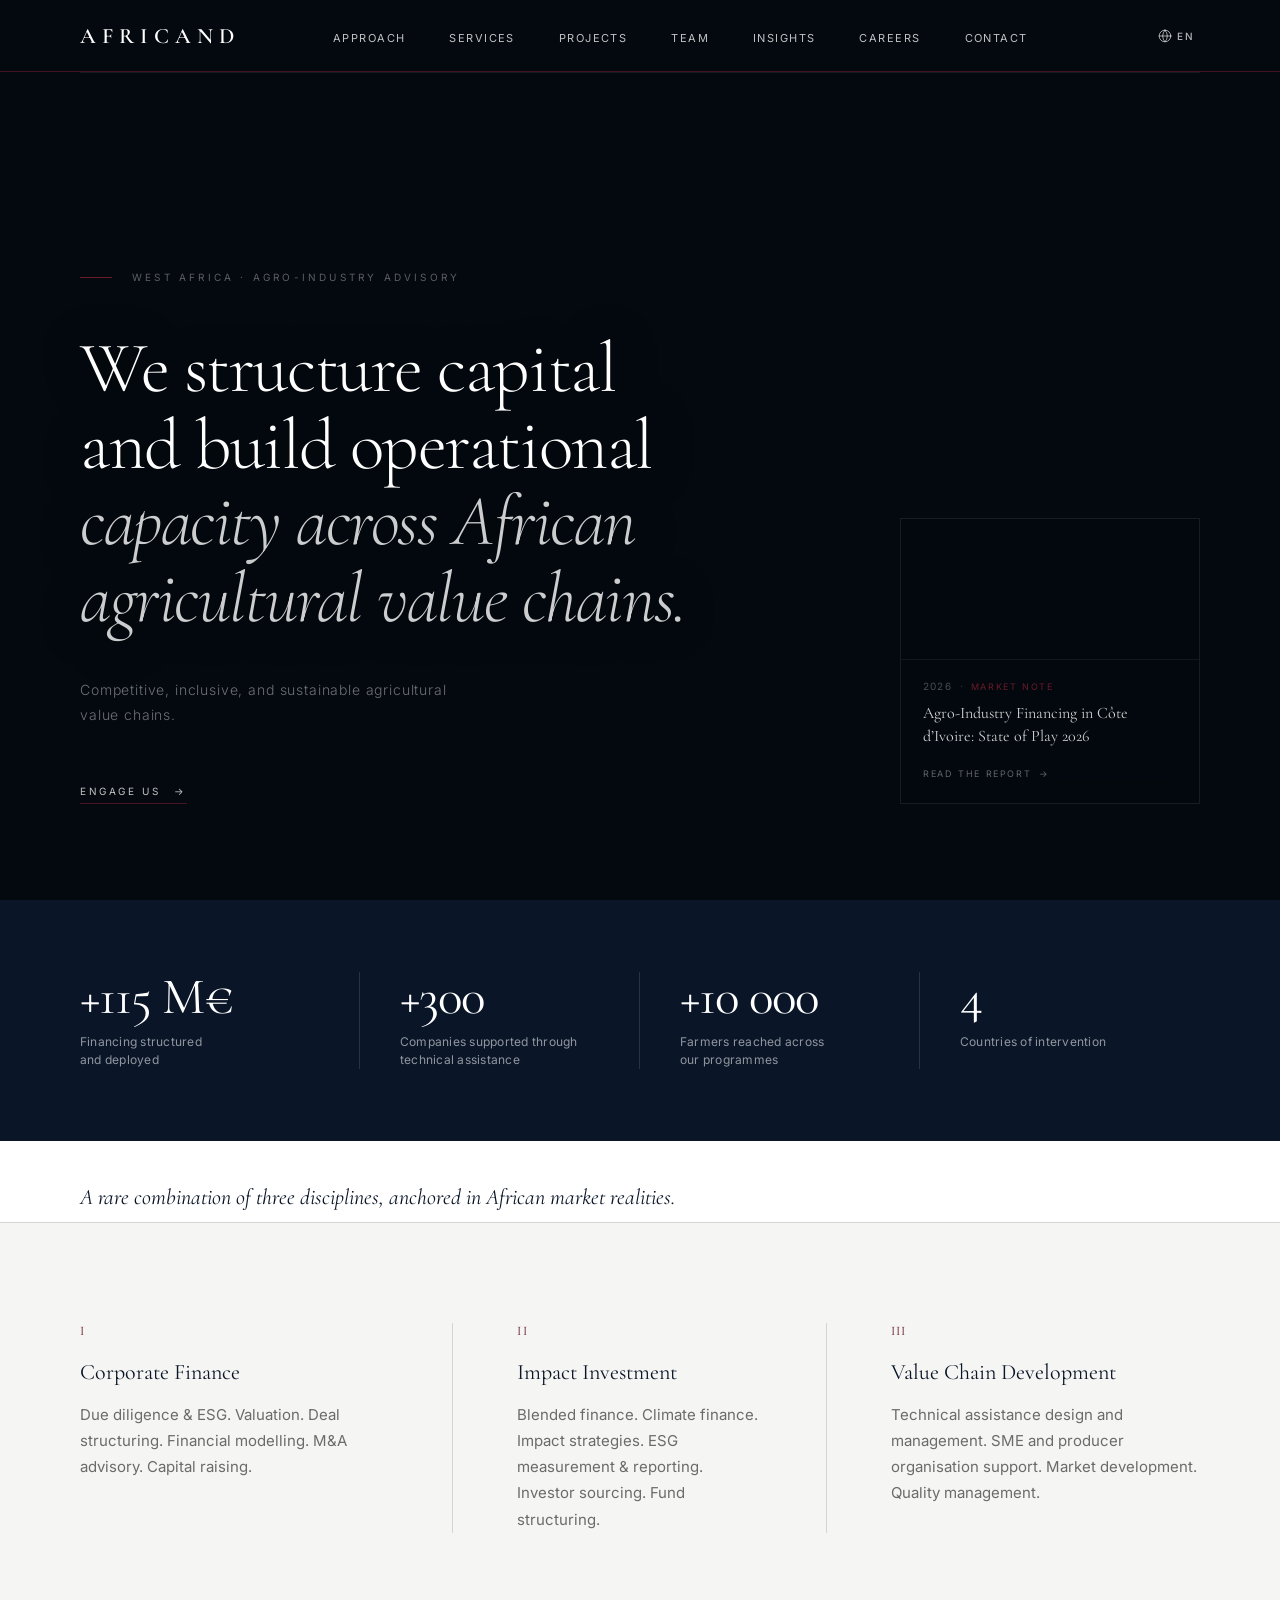
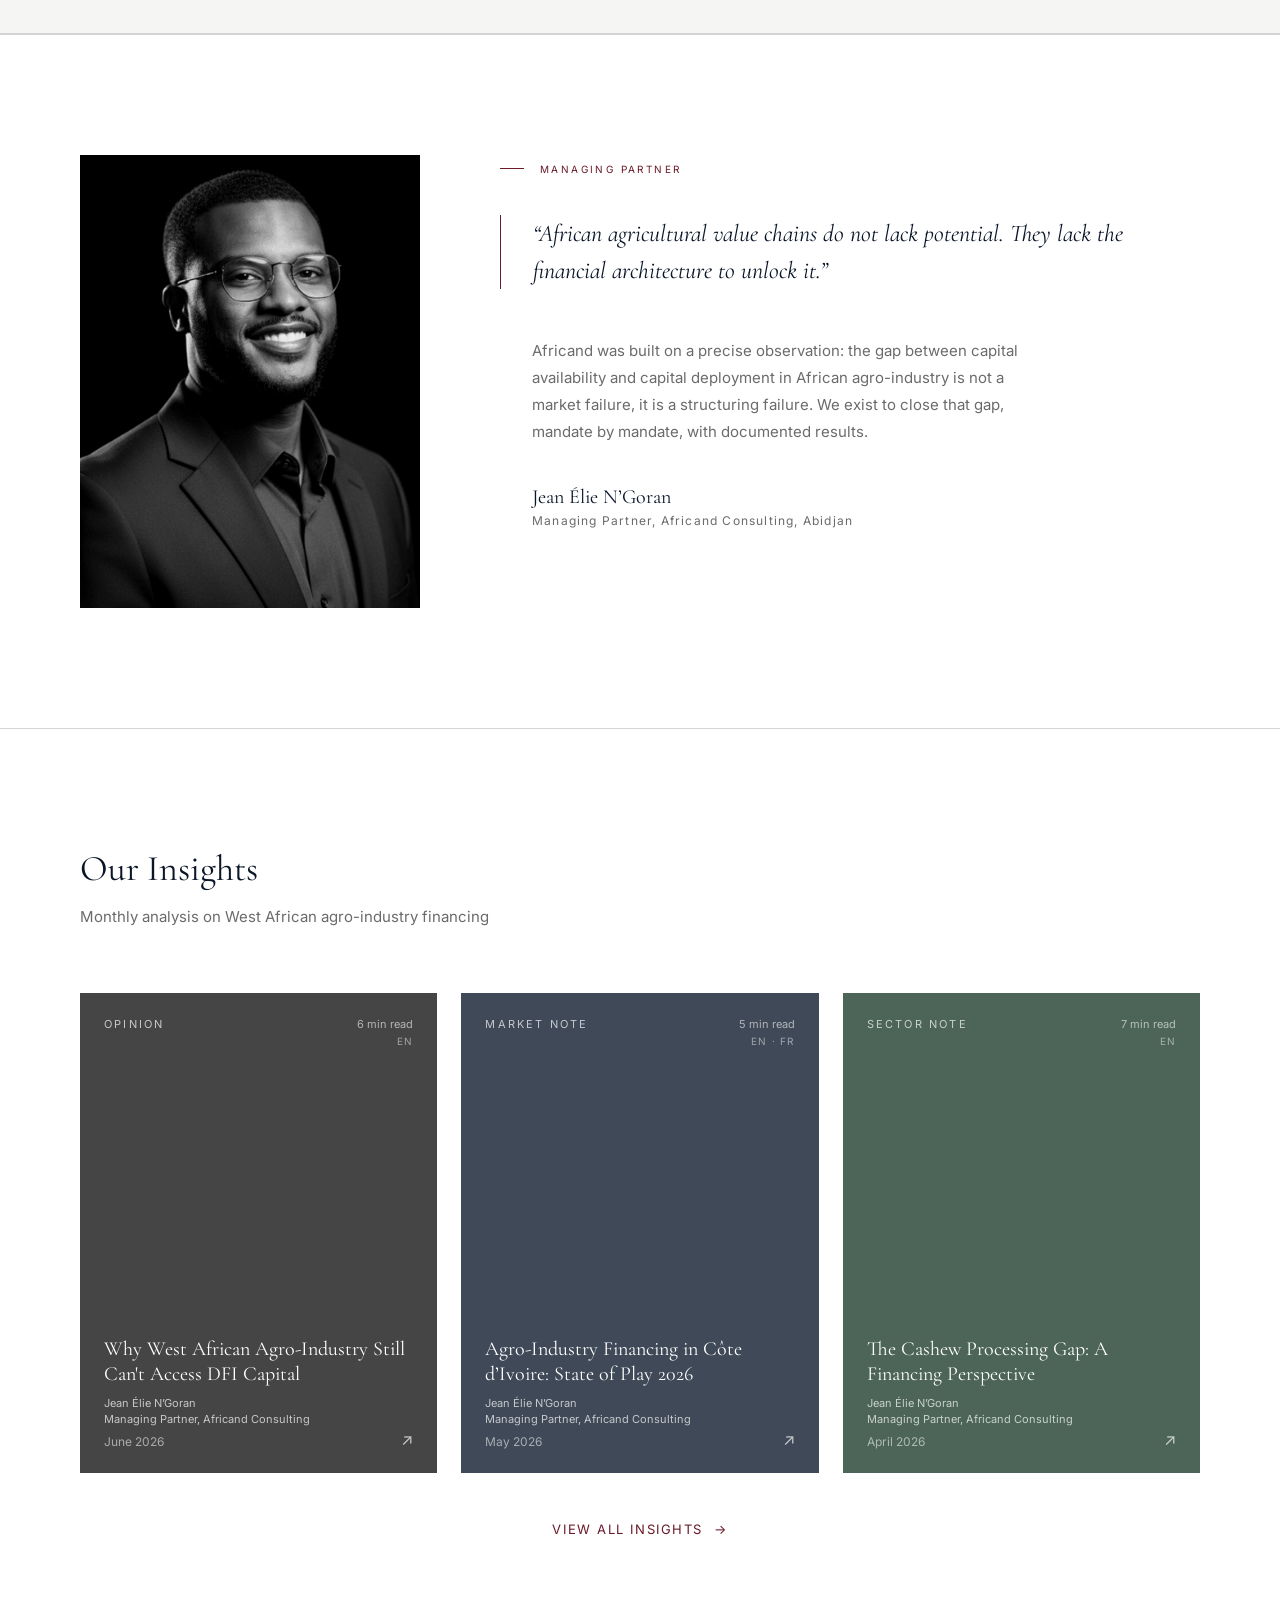
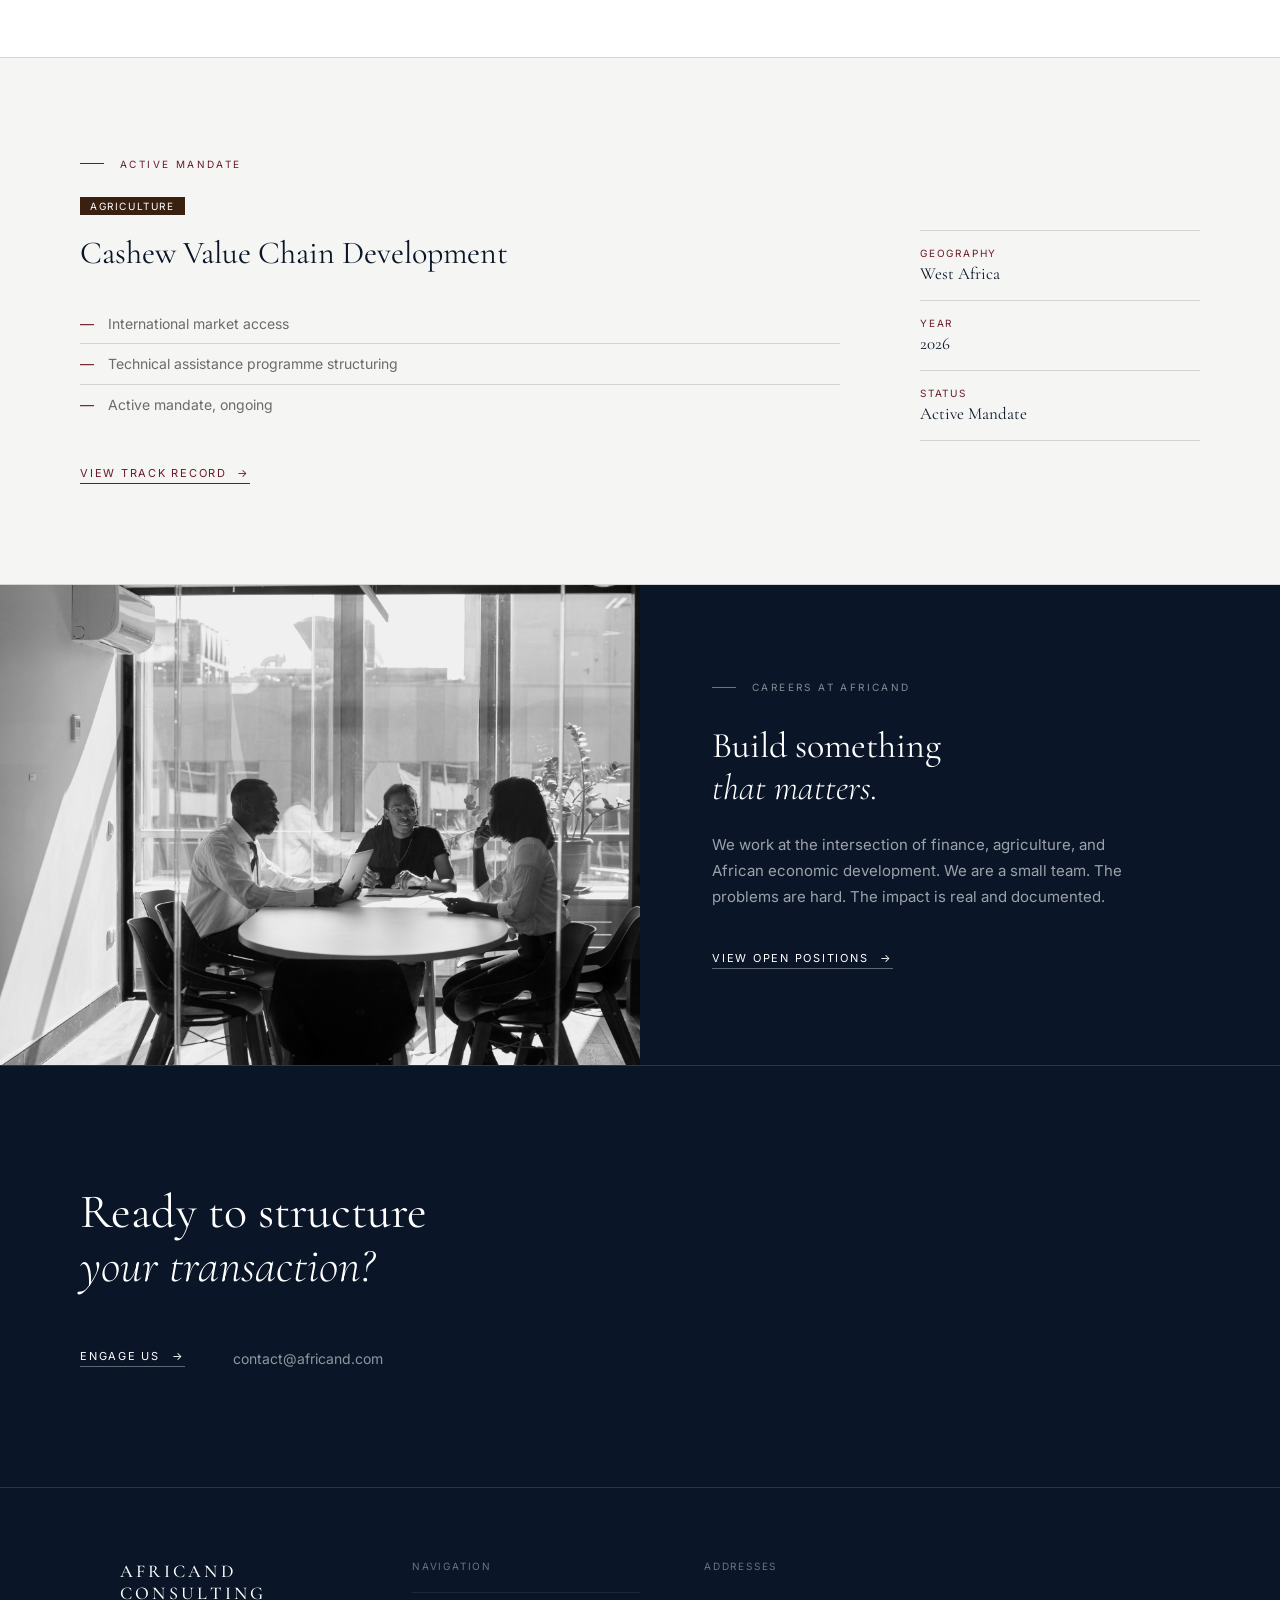
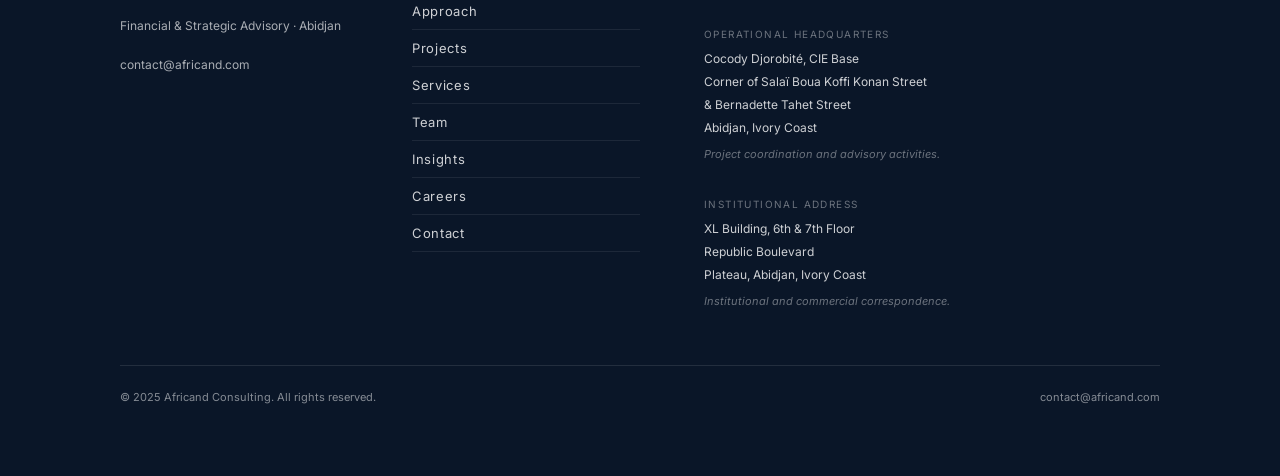
==== Afrincand consulting final/index.html @ 668b3da0 "Fix: language switcher, duplicate IDs, alt-text, contact form backend - Add toggleLang() on all 14 p" ====
<!DOCTYPE html>
<html lang="en">

<head>
  <meta charset="UTF-8" />
  <meta name="viewport" content="width=device-width, initial-scale=1.0" />
  <title>Africand Consulting — West Africa Agro-Industry Advisory</title>
  <link rel="preconnect" href="https://fonts.googleapis.com" />
  <link rel="preconnect" href="https://fonts.gstatic.com" crossorigin />
  <link
    href="https://fonts.googleapis.com/css2?family=Cormorant+Garamond:ital,wght@0,300;0,400;0,500;0,600;1,300;1,400;1,500&family=Inter:wght@300;400;500&display=swap"
    rel="stylesheet" />
  <link rel="stylesheet" href="css/index.css">
</head>

<body>

  <!-- NAV -->
  <nav>
    <a href="index.html" class="nav-logo">Africand</a>
    <ul class="nav-links" id="navLinks">
      <li><a href="approach.html" data-en="Approach" data-fr="Approche">Approach</a></li>
      <li><a href="services.html" data-en="Services" data-fr="Services">Services</a></li>
      <li><a href="projects.html" data-en="Projects" data-fr="Projets">Projects</a></li>
      <li><a href="team.html" data-en="Team" data-fr="&#201;quipe">Team</a></li>
      <li><a href="insights.html" data-en="Insights" data-fr="Publications">Insights</a></li>
      <li><a href="careers.html" data-en="Careers" data-fr="Carri&#232;res">Careers</a></li>
      <li><a href="contact.html" data-en="Contact" data-fr="Contact">Contact</a></li>
    </ul>
    <button class="nav-burger" id="burger" aria-label="Menu">
      <span></span><span></span><span></span>
    </button>
    <div class="lang-switch">
      <button class="lang-toggle" id="langToggle" onclick="toggleLang()" aria-label="Switch language">
        <svg class="lang-globe" width="14" height="14" viewBox="0 0 24 24" fill="none" stroke="currentColor" stroke-width="1.5" stroke-linecap="round" stroke-linejoin="round" aria-hidden="true"><circle cx="12" cy="12" r="10"/><path d="M2 12h20"/><path d="M12 2a15.3 15.3 0 0 1 4 10 15.3 15.3 0 0 1-4 10 15.3 15.3 0 0 1-4-10 15.3 15.3 0 0 1 4-10z"/></svg>
        <span class="lang-current">EN</span>
      </button>
    </div>
  </nav>

  <!-- §1 HERO — BLEU NUIT PREMIUM -->
  <section class="hero">

    <!-- Background slideshow -->
    <div class="hero-slideshow" aria-hidden="true">
      <div class="hero-slide active">
        <video autoplay loop muted playsinline class="hero-video">
          <source src="images/hero.mp4" type="video/mp4">
        </video>
      </div>
    </div>

    <!-- SVG grain filter -->
    <svg width="0" height="0" style="position:absolute;" aria-hidden="true">
      <defs>
        <filter id="grain" x="0%" y="0%" width="100%" height="100%">
          <feTurbulence type="fractalNoise" baseFrequency="0.65" numOctaves="3" stitchTiles="stitch" result="noise" />
          <feColorMatrix type="saturate" values="0" in="noise" result="grey" />
          <feBlend in="SourceGraphic" in2="grey" mode="overlay" />
        </filter>
      </defs>
    </svg>

    <!-- Overlays -->
    <div class="hero-grain" aria-hidden="true">
      <svg width="100%" height="100%">
        <rect width="100%" height="100%" filter="url(#grain)" />
      </svg>
    </div>
    <div class="hero-light" aria-hidden="true"></div>
    <div class="hero-vignette" aria-hidden="true"></div>

    <!-- Filigrane 01 -->
    <div class="hero-counter" aria-hidden="true">01</div>

    <!-- Contenu gauche -->
    <div class="hero-inner">
      <p class="hero-eyebrow" data-en="West Africa · Agro-Industry Advisory" data-fr="Afrique de l&#8217;Ouest · Conseil Agro-Industrie">West Africa · Agro-Industry Advisory</p>
      <h1 class="hero-title"
        data-en="We structure capital<br>and build operational<br><em>capacity across African<br>agricultural value chains.</em>"
        data-fr="Nous structurons des financements<br>et renfon&#231;ons les capacit&#233;s<br>op&#233;rationnelles dans les fili&#232;res<br>agricoles africaines.">
        We structure capital<br>
        and build operational<br>
        <em>capacity across African<br>agricultural value chains.</em>
      </h1>
      <p class="hero-sub" data-en="Competitive, inclusive, and sustainable agricultural value chains." data-fr="Des cha&#238;nes de valeur agricole comp&#233;titives, inclusives et durables.">Competitive, inclusive, and sustainable agricultural value chains.</p>
      <a href="contact.html" class="hero-cta">
        <span data-en="Engage Us" data-fr="Nous Contacter">Engage Us</span> <span class="arrow">&#8594;</span>
      </a>
    </div>

    <!-- Report cards droite -->
    <div class="hero-reports">

      <a href="insights/agro-industry-financing-cote-divoire-2026.html" class="hero-report-card">
        <div class="hrc-img"
          style="background-image:url('https://images.pexels.com/photos/17780405/pexels-photo-17780405.jpeg')"></div>
        <div class="hrc-overlay"></div>
        <div class="hrc-body">
          <div class="hrc-meta">
            <span class="hrc-year">2026</span>
            <span class="hrc-sep">·</span>
            <span class="hrc-tag">Market Note</span>
          </div>
          <p class="hrc-title" data-en="Agro-Industry Financing in C&#244;te d&#8217;Ivoire: State of Play 2026"
            data-fr="Financement de l&#8217;Agro-industrie en C&#244;te d&#8217;Ivoire&#160;: &#201;tat des Lieux 2026">
            Agro-Industry Financing in C&#244;te d&#8217;Ivoire: State of Play 2026</p>
          <span class="hrc-cta"><span data-en="Read the report" data-fr="Lire le rapport">Read the report</span> <span
              class="hrc-cta-arrow">&#8594;</span></span>
        </div>
      </a>


    </div>



  </section>

  <!-- §2 CHIFFRES CLÉS -->
  <section class="stats-bloc">
    <div class="stat-item" id="stat1">
      <p class="stat-number">+115 M€</p>
      <p class="stat-label" data-en="Financing structured<br>and deployed"
        data-fr="Financements octroy&#233;s<br>ou cibl&#233;s">Financing structured<br>and deployed</p>
    </div>
    <div class="stat-item" id="stat2">
      <p class="stat-number">+300</p>
      <p class="stat-label" data-en="Companies supported through<br>technical assistance"
        data-fr="Entreprises<br>accompagn&#233;es">Companies supported through<br>technical
        assistance</p>
    </div>
    <div class="stat-item" id="stat3">
      <p class="stat-number">+10 000</p>
      <p class="stat-label" data-en="Farmers reached across<br>our programmes"
        data-fr="Agriculteurs<br>impact&#233;s">Farmers reached across<br>our programmes</p>
    </div>
    <div class="stat-item" id="stat4">
      <p class="stat-number">4</p>
      <p class="stat-label" data-en="Countries of intervention"
        data-fr="Pays d'intervention">Countries of intervention</p>
    </div>
  </section>

  <!-- §3 EXPERTISE LABEL -->
  <div class="expertise-label" id="expLabel">
    <p class="exp-headline" data-en="A rare combination of three disciplines, anchored in African market realities."
      data-fr="Une combinaison rare de trois disciplines, ancr&#233;e dans les r&#233;alit&#233;s des march&#233;s africains.">
      A rare combination of three disciplines, anchored in African market realities.</p>
  </div>

  <!-- §4 TROIS VALEURS -->
  <section class="values-bloc">
    <div class="values-grid" id="valuesGrid">
      <div class="value-col">
        <span class="val-num">I</span>
        <h3 class="val-title" data-en="Corporate Finance" data-fr="Finance d&#8217;Entreprise">Corporate Finance</h3>
        <p class="val-body"
          data-en="Due diligence &amp; ESG. Valuation. Deal structuring. Financial modelling. M&amp;A advisory. Capital raising."
          data-fr="Due diligence &amp; ESG. Valorisation. Structuration. Mod&eacute;lisation financi&egrave;re. Conseil M&amp;A. Lev&eacute;e de fonds.">
          Due diligence &amp; ESG. Valuation. Deal structuring. Financial modelling. M&amp;A advisory. Capital raising.
        </p>
      </div>
      <div class="value-col">
        <span class="val-num">II</span>
        <h3 class="val-title" data-en="Impact Investment" data-fr="Investissement &#224; Impact">Impact Investment</h3>
        <p class="val-body"
          data-en="Blended finance. Climate finance. Impact strategies. ESG measurement &amp; reporting. Investor sourcing. Fund structuring."
          data-fr="Finance mixte. Finance climatique. Strat&eacute;gies d&apos;impact. Mesure &amp; reporting ESG. Identification d&apos;investisseurs. Structuration de fonds.">
          Blended finance. Climate finance. Impact strategies. ESG measurement &amp; reporting. Investor sourcing. Fund
          structuring.</p>
      </div>
      <div class="value-col">
        <span class="val-num">III</span>
        <h3 class="val-title" data-en="Value Chain Development" data-fr="D&#233;veloppement de Fili&#232;res">Value
          Chain Development</h3>
        <p class="val-body"
          data-en="Technical assistance design and management. SME and producer organisation support. Market development. Quality management."
          data-fr="Conception et gestion de l&apos;assistance technique. Appui aux PME et aux organisations de producteurs. D&eacute;veloppement des march&eacute;s. Gestion de la qualit&eacute;.">
          Technical assistance design and management. SME and producer organisation support. Market development. Quality
          management.</p>
      </div>
    </div>
  </section>

  <!-- MANAGING PARTNER -->
  <section class="partner-bloc" id="partnerEl">
    <div class="partner-photo" style="background:none;overflow:hidden;">
      <img src="images/team/jean-elie-ngoran.jpg" alt="Jean Élie N'Goran"
        style="width:100%;height:100%;object-fit:cover;object-position:center top;filter:grayscale(1) contrast(1.05) brightness(0.95);" />
    </div>
    <div class="partner-content">
      <p class="partner-eyebrow" data-en="Managing Partner" data-fr="Associ&eacute; G&eacute;rant">Managing Partner</p>
      <p class="partner-quote">
        <span
          data-en="&#8220;African agricultural value chains do not lack potential. They lack the financial architecture to unlock it.&#8221;"
          data-fr="&#8220;Les fili&#232;res agricoles africaines ne manquent pas de potentiel. Il leur manque l&#8217;architecture financi&#232;re pour le lib&#233;rer.&#8221;">&#8220;African
          agricultural value chains do not lack potential. They lack the financial architecture to unlock
          it.&#8221;</span>
      </p>
      <p class="partner-body"
        data-en="Africand was built on a precise observation: the gap between capital availability and capital deployment in African agro-industry is not a market failure, it is a structuring failure. We exist to close that gap, mandate by mandate, with documented results."
        data-fr="Africand a &eacute;t&eacute; fond&eacute; sur une observation pr&eacute;cise : le foss&eacute; entre la disponibilit&eacute; des capitaux et leur d&eacute;ploiement dans l&apos;agro-industrie africaine n&apos;est pas un &eacute;chec de march&eacute;, c&apos;est un &eacute;chec de structuration. Nous existons pour combler ce foss&eacute;, mandat par mandat, avec des r&eacute;sultats document&eacute;s.">
        Africand was built on a precise observation: the gap between capital availability
        and capital deployment in African agro-industry is not a market failure,
        it is a structuring failure. We exist to close that gap,
        mandate by mandate, with documented results.
      </p>
      <div class="partner-sig">
        <p class="partner-name">Jean &#201;lie N&#8217;Goran</p>
        <p class="partner-title" data-en="Managing Partner, Africand Consulting, Abidjan"
          data-fr="Associ&eacute; G&eacute;rant, Africand Consulting, Abidjan">Managing Partner, Africand Consulting,
          Abidjan</p>
      </div>
    </div>
  </section>

  <!-- §4 INSIGHTS -->
  <section class="insights-bloc">

    <div class="insights-header" id="insightsHeader">
      <h2 class="insights-section-title" data-en="Our Insights" data-fr="Nos Publications">Our Insights</h2>
      <p class="insights-section-sub" data-en="Monthly analysis on West African agro-industry financing"
        data-fr="Analyses mensuelles sur le financement de l&#8217;agro-industrie en Afrique de l&#8217;Ouest">Monthly
        analysis on West African agro-industry financing</p>
    </div>

    <div class="insights-grid">

      <!-- Carte 1 — Opinion -->
      <a href="insights/why-west-african-agro-industry-cant-access-dfi-capital.html" class="insight-card" id="icard1">
        <div class="card-img"
          style="background-image:url('https://images.unsplash.com/photo-1486325212027-8081e485255e?w=900&q=80&auto=format&fit=crop')">
        </div>
        <div class="card-overlay overlay-opinion"></div>
        <div class="card-content">
          <div class="card-top">
            <span class="card-tag">Opinion</span>
            <div class="card-top-right">
              <span class="card-readtime">6 min read</span>
              <span class="card-lang">EN</span>
            </div>
          </div>
          <div class="card-bottom">
            <h3 class="card-title" data-en="Why West African Agro-Industry Still Can't Access DFI Capital"
              data-fr="Pourquoi l&apos;Agro-industrie Ouest-Africaine ne Peut Toujours Pas Acc&eacute;der aux Capitaux des IFD">
              Why West African Agro-Industry Still Can't Access DFI Capital</h3>
            <p class="card-author">Jean &#201;lie N&#8217;Goran<br><span data-en="Managing Partner, Africand Consulting"
                data-fr="Associ&eacute; G&eacute;rant, Africand Consulting">Managing Partner, Africand Consulting</span>
            </p>
            <p class="card-date">June 2026</p>
          </div>
        </div>
        <span class="card-arrow">&#8599;</span>
      </a>

      <!-- Carte 2 — Market Note -->
      <a href="insights/agro-industry-financing-cote-divoire-2026.html" class="insight-card" id="icard2">
        <div class="card-img"
          style="background-image:url('https://images.unsplash.com/photo-1574323347407-f5e1ad6d020b?w=900&q=80&auto=format&fit=crop')">
        </div>
        <div class="card-overlay overlay-market"></div>
        <div class="card-content">
          <div class="card-top">
            <span class="card-tag">Market Note</span>
            <div class="card-top-right">
              <span class="card-readtime">5 min read</span>
              <span class="card-lang">EN &middot; FR</span>
            </div>
          </div>
          <div class="card-bottom">
            <h3 class="card-title" data-en="Agro-Industry Financing in C&#244;te d&#8217;Ivoire: State of Play 2026"
              data-fr="Financement de l&apos;Agro-industrie en C&ocirc;te d&apos;Ivoire : &Eacute;tat des Lieux 2026">
              Agro-Industry Financing in C&#244;te d&#8217;Ivoire: State of Play 2026</h3>
            <p class="card-author">Jean &#201;lie N&#8217;Goran<br><span data-en="Managing Partner, Africand Consulting"
                data-fr="Associ&eacute; G&eacute;rant, Africand Consulting">Managing Partner, Africand Consulting</span>
            </p>
            <p class="card-date">May 2026</p>
          </div>
        </div>
        <span class="card-arrow">&#8599;</span>
      </a>

      <!-- Carte 3 — Sector Note -->
      <a href="insights/cashew-processing-gap-financing.html" class="insight-card" id="icard3">
        <div class="card-img"
          style="background-image:url('https://images.unsplash.com/photo-1416879595882-3373a0480b5b?w=900&q=80&auto=format&fit=crop')">
        </div>
        <div class="card-overlay overlay-sector"></div>
        <div class="card-content">
          <div class="card-top">
            <span class="card-tag">Sector Note</span>
            <div class="card-top-right">
              <span class="card-readtime">7 min read</span>
              <span class="card-lang">EN</span>
            </div>
          </div>
          <div class="card-bottom">
            <h3 class="card-title" data-en="The Cashew Processing Gap: A Financing Perspective"
              data-fr="Le D&eacute;ficit de Transformation du Cajou : Une Perspective de Financement">The Cashew
              Processing Gap: A Financing Perspective</h3>
            <p class="card-author">Jean &#201;lie N&#8217;Goran<br><span data-en="Managing Partner, Africand Consulting"
                data-fr="Associ&eacute; G&eacute;rant, Africand Consulting">Managing Partner, Africand Consulting</span>
            </p>
            <p class="card-date">April 2026</p>
          </div>
        </div>
        <span class="card-arrow">&#8599;</span>
      </a>

    </div>

    <a href="insights.html" class="insights-viewall">
      <span data-en="View all Insights" data-fr="Voir toutes les Publications">View all Insights</span>
      &nbsp;<span>&#8594;</span>
    </a>

  </section>

  <!-- LATEST TRANSACTION -->
  <section class="latest-tx-bloc" id="latestTxEl">
    <div class="ltx-left">
      <p class="ltx-eyebrow" data-en="Active Mandate" data-fr="Mandat Actif">Active Mandate</p>
      <span class="ltx-tag">Agriculture</span>
      <h2 class="ltx-title" data-en="Cashew Value Chain Development"
        data-fr="D&#233;veloppement de la Fili&#232;re Cajou">Cashew Value Chain Development</h2>
      <ul class="ltx-points">
        <li data-en="International market access" data-fr="Acc&egrave;s au march&eacute; international">International
          market access</li>
        <li data-en="Technical assistance programme structuring"
          data-fr="Structuration d&apos;un programme d&apos;assistance technique">Technical assistance programme
          structuring</li>
        <li data-en="Active mandate, ongoing" data-fr="Mandat actif en cours">Active mandate, ongoing</li>
      </ul>
      <a href="projects.html" class="ltx-link"><span data-en="View Track Record"
          data-fr="Voir le Bilan de Transactions">View Track Record</span> <span class="arrow">&#8594;</span></a>
    </div>
    <div class="ltx-meta">
      <div class="ltx-meta-row">
        <span class="ltx-meta-key" data-en="Geography" data-fr="G&eacute;ographie">Geography</span>
        <span class="ltx-meta-val" data-en="West Africa" data-fr="Afrique de l&apos;Ouest">West Africa</span>
      </div>
      <div class="ltx-meta-row">
        <span class="ltx-meta-key" data-en="Year" data-fr="Ann&eacute;e">Year</span>
        <span class="ltx-meta-val">2026</span>
      </div>
      <div class="ltx-meta-row">
        <span class="ltx-meta-key" data-en="Status" data-fr="Statut">Status</span>
        <span class="ltx-meta-val" data-en="Active Mandate" data-fr="Mandat Actif">Active Mandate</span>
      </div>
    </div>
  </section>

  <!-- CAREERS AT AFRICAND -->
  <section class="careers-bloc" id="careersEl">
    <div class="careers-photo"
      style="background-image:url('images/js2.jpg')">
    </div>
    <div class="careers-content">
      <p class="careers-eyebrow" data-en="Careers at Africand" data-fr="Carri&egrave;res chez Africand">Careers at
        Africand</p>
      <h2 class="careers-title" data-en="Build something<br><em>that matters.</em>"
        data-fr="Construire quelque chose<br><em>qui compte.</em>">Build something<br>
        <em>that matters.</em>
      </h2>
      <p class="careers-body"
        data-en="We work at the intersection of finance, agriculture, and African economic development. We are a small team. The problems are hard. The impact is real and documented."
        data-fr="Nous travaillons &agrave; l&apos;intersection de la finance, de l&apos;agriculture et du d&eacute;veloppement &eacute;conomique africain. Nous sommes une petite &eacute;quipe. Les probl&egrave;mes sont complexes. L&apos;impact est r&eacute;el et document&eacute;">
        We work at the intersection of finance, agriculture,
        and African economic development.
        We are a small team. The problems are hard.
        The impact is real and documented.
      </p>
      <a href="careers.html" class="careers-link">
        <span data-en="View Open Positions" data-fr="Voir les Postes Ouverts">View Open Positions</span> <span
          class="arrow">&#8594;</span>
      </a>
    </div>
  </section>

  <!-- §6 CTA FINAL -->
  <section class="cta-bloc">
    <h2 class="cta-title" data-en="Ready to structure<br><em>your transaction?</em>"
      data-fr="Pr&#234;t &#224; structurer<br><em>votre transaction&#160;?</em>">
      Ready to structure<br>
      <em>your transaction?</em>
    </h2>
    <div class="cta-row">
      <a href="contact.html" class="cta-link">
        <span data-en="Engage Us" data-fr="Nous Contacter">Engage Us</span> <span class="arrow">&#8594;</span>
      </a>
      <span class="cta-email">contact@africand.com</span>
    </div>
  </section>

  <!-- FOOTER -->
  <footer>
    <div class="footer-inner">
      <div class="footer-brand">
        <p class="footer-logo">Africand Consulting</p>
        <p class="footer-tagline" data-en="Financial &amp; Strategic Advisory · Abidjan"
          data-fr="Conseil Financier &amp; Strat&#233;gique · Abidjan">Financial &amp; Strategic Advisory · Abidjan</p>
        <p class="footer-contact-email"><a href="mailto:contact@africand.com">contact@africand.com</a></p>
      </div>
      <div class="footer-nav-col">
        <p class="footer-col-label" data-en="Navigation" data-fr="Navigation">Navigation</p>
        <ul class="footer-links">
          <li><a href="approach.html" data-en="Approach" data-fr="Approche">Approach</a></li>
          <li><a href="projects.html" data-en="Projects" data-fr="Projets">Projects</a></li>
          <li><a href="services.html" data-en="Services" data-fr="Services">Services</a></li>
          <li><a href="team.html" data-en="Team" data-fr="&#201;quipe">Team</a></li>
          <li><a href="insights.html" data-en="Insights" data-fr="Publications">Insights</a></li>
          <li><a href="careers.html" data-en="Careers" data-fr="Carri&#232;res">Careers</a></li>
          <li><a href="contact.html" data-en="Contact" data-fr="Contact">Contact</a></li>
        </ul>
      </div>
      <div class="footer-addr-col">
        <p class="footer-col-label" data-en="Addresses" data-fr="Adresses">Addresses</p>
        <div class="footer-addr-item">
          <p class="footer-addr-label" data-en="Operational Headquarters" data-fr="Si&#232;ge Op&#233;rationnel">
            Operational Headquarters</p>
          <p class="footer-addr-value">
            Cocody Djorobité, CIE Base<br>
            Corner of Salaï Boua Koffi Konan Street<br>
            &amp; Bernadette Tahet Street<br>
            Abidjan, Ivory Coast
          </p>
          <p class="footer-addr-note" data-en="Project coordination and advisory activities."
            data-fr="Coordination de projets et activit&#233;s de conseil.">Project coordination and advisory
            activities.</p>
        </div>
        <div class="footer-addr-item">
          <p class="footer-addr-label" data-en="Institutional Address" data-fr="Adresse Institutionnelle">Institutional
            Address</p>
          <p class="footer-addr-value">
            XL Building, 6th &amp; 7th Floor<br>
            Republic Boulevard<br>
            Plateau, Abidjan, Ivory Coast
          </p>
          <p class="footer-addr-note" data-en="Institutional and commercial correspondence."
            data-fr="Correspondance institutionnelle et commerciale.">Institutional and commercial correspondence.</p>
        </div>
      </div>
    </div>
    <div class="footer-bottom">
      <p class="footer-copy" data-en="© 2025 Africand Consulting. All rights reserved."
        data-fr="© 2025 Africand Consulting. Tous droits r&#233;serv&#233;s.">© 2025 Africand Consulting. All rights
        reserved.</p>
      <p class="footer-legal">contact@africand.com</p>
    </div>
  </footer>

  <script>
    // Language switcher
    function toggleLang() {
      var current = localStorage.getItem('lang') || 'en';
      var next = current === 'en' ? 'fr' : 'en';
      setLang(next);
      var el = document.querySelector('.lang-current');
      if (el) el.textContent = next.toUpperCase();
    }
        function setLang(lang) {
      localStorage.setItem('lang', lang);
      document.querySelectorAll('[data-en]').forEach(function (el) {
        el.innerHTML = lang === 'fr' ? el.getAttribute('data-fr') : el.getAttribute('data-en');
      });
      document.querySelectorAll('.lang-btn').forEach(function (btn) {
        btn.classList.toggle('active', btn.getAttribute('data-lang') === lang);
      });
    
      var langEl = document.querySelector('.lang-current');
      if (langEl) langEl.textContent = lang.toUpperCase();
    }
    (function () {
      var saved = localStorage.getItem('lang') || 'en';
      if (saved === 'fr') setLang('fr');
    })();

    // Nav: transparent on hero → solid as soon as user scrolls
    (function () {
      var nav = document.querySelector('nav');
      function updateNav() {
        if (window.scrollY > 40) {
          nav.classList.add('nav--solid');
        } else {
          nav.classList.remove('nav--solid');
        }
      }
      window.addEventListener('scroll', updateNav, { passive: true });
      updateNav();
    })();

    // Burger
    document.getElementById('burger').addEventListener('click', function () {
      document.getElementById('navLinks').classList.toggle('open');
    });

    // Hero Slideshow
    (function () {
      var slides = document.querySelectorAll('.hero-slide');
      if (slides.length === 0) return;
      var current = 0;
      setInterval(function () {
        slides[current].classList.remove('active');
        current = (current + 1) % slides.length;
        slides[current].classList.add('active');
      }, 6000);
    })();

    // Scroll reveal
    var reveals = [
      document.getElementById('stat1'),
      document.getElementById('stat2'),
      document.getElementById('stat3'),
      document.getElementById('stat4'),
      document.getElementById('expLabel'),
      document.querySelectorAll('.value-col')[0],
      document.querySelectorAll('.value-col')[1],
      document.querySelectorAll('.value-col')[2],
      document.getElementById('refEl'),
      document.getElementById('partnerEl'),
      document.getElementById('insightsHeader'),
      document.getElementById('icard1'),
      document.getElementById('icard2'),
      document.getElementById('icard3'),
      document.getElementById('latestTxEl'),
      document.getElementById('careersEl')
    ];

    var obs = new IntersectionObserver(function (entries) {
      entries.forEach(function (e, i) {
        if (e.isIntersecting) {
          setTimeout(function () { e.target.classList.add('visible'); }, i * 100);
          obs.unobserve(e.target);
        }
      });
    }, { threshold: 0.1 });

    reveals.forEach(function (el) { if (el) obs.observe(el); });
  </script>

</body>

</html>
---- Afrincand consulting final/css/index.css ----
*,
*::before,
*::after {
  box-sizing: border-box;
  margin: 0;
  padding: 0;
}

html {
  font-size: 16px;
  scroll-behavior: smooth;
}

:root {
  --white: #FFFFFF;
  --navy: #0A1628;
  --bordeaux: #6B1A2A;
  --grey-bg: #F5F5F3;
  --grey-txt: #1A1A1A;
  --grey-light: #6B6B6B;
  --rule: 1px solid #6B1A2A;
  --sep: 1px solid #D4D4D2;
  --font-serif: 'Cormorant Garamond', Georgia, serif;
  --font-sans: 'Inter', Helvetica Neue, Arial, sans-serif;
}

body {
  background: var(--white);
  color: var(--grey-txt);
  font-family: var(--font-sans);
  -webkit-font-smoothing: antialiased;
}

/* ── NAV ─────────────────────────────────────────────────── */
nav {
  position: fixed;
  top: 0;
  left: 0;
  right: 0;
  z-index: 100;
  background: transparent;
  display: flex;
  align-items: center;
  justify-content: space-between;
  padding: 0 80px;
  height: 72px;
  border-bottom: 1px solid rgba(107, 26, 42, 0.6);
  transition: background 0.4s ease, border-color 0.4s ease;
}

nav.nav--solid {
  background: var(--white);
  border-bottom: var(--rule);
}

.nav-logo {
  font-family: var(--font-serif);
  font-weight: 600;
  font-size: 22px;
  letter-spacing: 0.28em;
  color: #FFFFFF;
  text-decoration: none;
  text-transform: uppercase;
  transition: color 0.4s ease;
  opacity: 1;
}

nav.nav--solid .nav-logo {
  color: var(--navy);
}

.nav-links {
  display: flex;
  gap: 44px;
  list-style: none;
}

.nav-links a {
  font-family: var(--font-sans);
  font-size: 11px;
  font-weight: 400;
  letter-spacing: 0.13em;
  text-transform: uppercase;
  color: rgba(255, 255, 255, 0.75);
  text-decoration: none;
  transition: color 0.2s;
}

.nav-links a:hover {
  color: var(--white);
}

nav.nav--solid .nav-links a {
  color: #3A3A3A;
}

nav.nav--solid .nav-links a:hover {
  color: var(--navy);
}

.nav-burger {
  order: 3;
  display: none;
  flex-direction: column;
  gap: 5px;
  cursor: pointer;
  padding: 4px;
  background: none;
  border: none;
}

.nav-burger span {
  display: block;
  width: 22px;
  height: 1px;
  background: var(--white);
  transition: background 0.4s;
}

nav.nav--solid .nav-burger span {
  background: var(--navy);
}

/* ── §1 HERO — M&A PREMIUM ──────────────────────────────── */
.hero {
  min-height: 100vh;
  padding: calc(72px + 100px) 80px 96px;
  background: #04090F;
  display: flex;
  flex-direction: row;
  justify-content: space-between;
  align-items: flex-end;
  position: relative;
  overflow: hidden;
  gap: 64px;
}

/* Ligne institutionnelle sous la nav */
.hero::before {
  content: '';
  position: absolute;
  top: 72px;
  left: 80px;
  right: 80px;
  height: 1px;
  background: rgba(255, 255, 255, 0.07);
  z-index: 10;
}

/* Slideshow background */
.hero-slideshow {
  position: absolute;
  inset: 0;
  z-index: 0;
  pointer-events: none;
}

/* Overlay très sombre — la vidéo est texture, pas sujet */
.hero-slideshow::before {
  content: '';
  position: absolute;
  inset: 0;
  background:
    linear-gradient(to top, rgba(4, 9, 15, 0.96) 0%, rgba(4, 9, 15, 0.72) 40%, rgba(4, 9, 15, 0.50) 100%),
    linear-gradient(to right, rgba(4, 9, 15, 0.88) 0%, rgba(4, 9, 15, 0.28) 65%);
  z-index: 2;
}

.hero-slideshow::after {
  display: none;
}

.hero-slide {
  position: absolute;
  inset: 0;
  background-size: cover;
  background-position: center;
  opacity: 0;
  transition: opacity 2s ease-in-out;
  z-index: 1;
}

.hero-slide.active {
  opacity: 1;
}

.hero-video {
  width: 100%;
  height: 100%;
  object-fit: cover;
  position: absolute;
  inset: 0;
  filter: grayscale(0.5) brightness(0.5);
}

/* Désactivés */
.hero-grain { display: none; }
.hero-light  { display: none; }
.hero-vignette { display: none; }
.hero-counter  { display: none; }

.hero-inner {
  max-width: 640px;
  position: relative;
  z-index: 10;
  flex: 1;
}

/* ── EYEBROW — LABEL INSTITUTIONNEL ────────────────────── */
.hero-eyebrow {
  font-family: var(--font-sans);
  font-size: 10px;
  font-weight: 400;
  letter-spacing: 0.32em;
  text-transform: uppercase;
  color: rgba(255, 255, 255, 0.35);
  margin-bottom: 48px;
  display: flex;
  align-items: center;
  gap: 20px;
  opacity: 0;
  animation: fadeInUp 0.9s cubic-bezier(0.22, 1, 0.36, 1) 0.15s forwards;
}

.hero-eyebrow::before {
  content: '';
  display: block;
  width: 32px;
  height: 1px;
  background: var(--bordeaux);
  flex-shrink: 0;
}

/* ── TITRE — PRÉCIS, SERIF, AUTORITAIRE ─────────────────── */
.hero-title {
  font-family: var(--font-serif);
  font-weight: 300;
  font-size: clamp(44px, 5.6vw, 74px);
  line-height: 1.07;
  letter-spacing: -0.02em;
  color: #FFFFFF;
  margin-bottom: 40px;
  text-shadow: 0 2px 40px rgba(0, 0, 0, 0.6);
  opacity: 0;
  animation: heroTitleReveal 1.1s cubic-bezier(0.22, 1, 0.36, 1) 0.35s forwards;
}

.hero-title em {
  font-style: italic;
  font-weight: 300;
  color: rgba(255, 255, 255, 0.80);
}

.hero-title strong {
  font-weight: 400;
  color: #FFFFFF;
}

/* ── SOUS-TITRE ─────────────────────────────────────────── */
.hero-sub {
  font-family: var(--font-sans);
  font-size: 14px;
  font-weight: 300;
  letter-spacing: 0.06em;
  color: rgba(255, 255, 255, 0.42);
  line-height: 1.75;
  max-width: 400px;
  margin-bottom: 52px;
  opacity: 0;
  animation: fadeInUp 0.9s cubic-bezier(0.22, 1, 0.36, 1) 0.65s forwards;
}

/* ── CTA — DISCRET, INSTITUTIONNEL ─────────────────────── */
.hero-cta {
  display: inline-flex;
  align-items: center;
  gap: 14px;
  font-family: var(--font-sans);
  font-size: 10px;
  font-weight: 400;
  letter-spacing: 0.26em;
  text-transform: uppercase;
  color: rgba(255, 255, 255, 0.75);
  text-decoration: none;
  padding-bottom: 6px;
  border-bottom: 1px solid rgba(107, 26, 42, 0.65);
  transition: color 0.25s, border-color 0.25s, gap 0.25s;
  opacity: 0;
  animation: fadeInUp 0.9s cubic-bezier(0.22, 1, 0.36, 1) 0.85s forwards;
}

.hero-cta:hover {
  color: #FFFFFF;
  border-bottom-color: var(--bordeaux);
  gap: 20px;
}

.hero-cta:hover .arrow {
  transform: translateX(0);
}

/* ── HERO REPORTS — CARTE THOUGHT LEADERSHIP ────────────── */
.hero-reports {
  position: relative;
  z-index: 10;
  flex-shrink: 0;
  width: 300px;
  border: 1px solid rgba(255, 255, 255, 0.08);
}

.hero-report-card {
  display: block;
  text-decoration: none;
  background: rgba(4, 9, 15, 0.72);
  backdrop-filter: blur(12px);
  -webkit-backdrop-filter: blur(12px);
  overflow: hidden;
  transition: background 0.3s ease;
}

.hero-report-card:hover {
  background: rgba(10, 22, 40, 0.90);
}

.hrc-img {
  width: 100%;
  height: 140px;
  background-size: cover;
  background-position: center;
  filter: grayscale(0.7) brightness(0.4) contrast(1.1);
  transition: filter 0.4s ease;
}

.hero-report-card:hover .hrc-img {
  filter: grayscale(0.5) brightness(0.52) contrast(1.1);
}

.hrc-overlay { display: none; }

.hrc-body {
  padding: 20px 22px 22px;
  border-top: 1px solid rgba(255, 255, 255, 0.06);
}

.hrc-meta {
  display: flex;
  align-items: center;
  gap: 8px;
  margin-bottom: 10px;
}

.hrc-year {
  font-family: var(--font-sans);
  font-size: 10px;
  font-weight: 400;
  letter-spacing: 0.12em;
  color: rgba(255, 255, 255, 0.28);
}

.hrc-sep {
  color: rgba(255, 255, 255, 0.18);
  font-size: 10px;
}

.hrc-tag {
  font-family: var(--font-sans);
  font-size: 9px;
  font-weight: 400;
  letter-spacing: 0.18em;
  text-transform: uppercase;
  color: var(--bordeaux);
}

.hrc-title {
  font-family: var(--font-serif);
  font-weight: 400;
  font-size: 16px;
  line-height: 1.4;
  color: rgba(255, 255, 255, 0.82);
  margin-bottom: 14px;
}

.hrc-cta {
  display: inline-flex;
  align-items: center;
  gap: 8px;
  font-family: var(--font-sans);
  font-size: 9px;
  font-weight: 400;
  letter-spacing: 0.18em;
  text-transform: uppercase;
  color: rgba(255, 255, 255, 0.38);
  transition: color 0.2s;
}

.hero-report-card:hover .hrc-cta { color: rgba(255, 255, 255, 0.65); }

.hrc-cta-arrow { transition: transform 0.2s; }
.hero-report-card:hover .hrc-cta-arrow { transform: translateX(3px); }

.arrow {
  transition: transform 0.2s;
}

/* Scroll indicator */
.scroll-hint {
  position: absolute;
  left: 50%;
  transform: translateX(-50%);
  bottom: 48px;
  display: flex;
  flex-direction: column;
  align-items: center;
  gap: 12px;
  opacity: 0;
  animation: fadeInUp 0.8s ease 1.2s forwards;
  z-index: 10;
}

.scroll-hint span {
  font-family: var(--font-sans);
  font-size: 10px;
  font-weight: 400;
  letter-spacing: 0.3em;
  text-transform: uppercase;
  color: rgba(255, 255, 255, 0.3);
  writing-mode: vertical-rl;
  text-orientation: mixed;
}

.scroll-bar {
  width: 1px;
  height: 48px;
  background: rgba(255, 255, 255, 0.2);
  overflow: hidden;
  position: relative;
}

.scroll-bar::after {
  content: '';
  position: absolute;
  top: -100%;
  left: 0;
  width: 100%;
  height: 100%;
  background: var(--bordeaux);
  animation: scrollDown 2s ease-in-out 1.6s infinite;
}

/* ── §3 MARCHÉ — THÈSE ISOLÉE ───────────────────────────── */
.market-bloc {
  padding: 120px 80px;
  background: var(--white);
}

.market-inner {
  max-width: 700px;
  padding-left: 40px;
  border-left: var(--rule);
  opacity: 0;
  transform: translateY(16px);
  transition: opacity 0.8s ease, transform 0.8s ease;
}

.market-inner.visible {
  opacity: 1;
  transform: translateY(0);
}

.market-text {
  font-family: var(--font-serif);
  font-style: italic;
  font-weight: 400;
  font-size: clamp(18px, 2.2vw, 24px);
  line-height: 1.55;
  color: var(--navy);
}

/* ── §2 CHIFFRES CLÉS ──────────────────────────────────── */
.stats-bloc {
  padding: 72px 80px;
  background: var(--navy);
  display: grid;
  grid-template-columns: repeat(4, 1fr);
  gap: 0;
}

.stat-item {
  padding: 0 40px;
  border-right: 1px solid rgba(255, 255, 255, 0.12);
  opacity: 0;
  transform: translateY(12px);
  transition: opacity 0.6s ease, transform 0.6s ease;
}

.stat-item:first-child {
  padding-left: 0;
}

.stat-item:last-child {
  border-right: none;
}

.stat-item.visible {
  opacity: 1;
  transform: translateY(0);
}

.stat-number {
  font-family: var(--font-serif);
  font-weight: 400;
  font-size: clamp(36px, 4vw, 52px);
  color: var(--white);
  line-height: 1;
  margin-bottom: 10px;
  letter-spacing: -0.02em;
}

.stat-label {
  font-family: var(--font-sans);
  font-size: 12px;
  font-weight: 400;
  color: rgba(255, 255, 255, 0.55);
  line-height: 1.5;
  letter-spacing: 0.02em;
}

/* ── §3 EXPERTISE LABEL ─────────────────────────────────── */
.expertise-label {
  padding: 40px 80px 0;
  background: var(--white);
  opacity: 0;
  transform: translateY(14px);
  transition: opacity 0.7s ease, transform 0.7s ease;
}

.expertise-label.visible {
  opacity: 1;
  transform: translateY(0);
}

.exp-headline {
  font-family: var(--font-serif);
  font-style: italic;
  font-weight: 400;
  font-size: clamp(16px, 2vw, 22px);
  color: var(--navy);
  line-height: 1.5;
  margin-bottom: 8px;
}

.exp-sub {
  font-family: var(--font-sans);
  font-size: 13px;
  font-weight: 400;
  color: var(--grey-light);
}

/* ── §4 TROIS VALEURS ───────────────────────────────────── */
.values-bloc {
  background: var(--grey-bg);
  padding: 100px 80px;
  border-top: var(--sep);
  border-bottom: var(--sep);
}

.values-grid {
  display: grid;
  grid-template-columns: repeat(3, 1fr);
}

.value-col {
  padding-right: 64px;
  border-right: var(--sep);
  opacity: 0;
  transform: translateY(14px);
  transition: opacity 0.6s ease, transform 0.6s ease;
}

.value-col:nth-child(2) {
  padding-left: 64px;
}

.value-col:last-child {
  border-right: none;
  padding-right: 0;
  padding-left: 64px;
}

.value-col.visible {
  opacity: 1;
  transform: translateY(0);
}

.val-num {
  display: block;
  font-family: var(--font-serif);
  font-size: 13px;
  font-weight: 400;
  letter-spacing: 0.1em;
  color: var(--bordeaux);
  margin-bottom: 20px;
}

.val-title {
  font-family: var(--font-serif);
  font-weight: 400;
  font-size: 22px;
  line-height: 1.2;
  color: var(--navy);
  margin-bottom: 16px;
}

.val-body {
  font-family: var(--font-sans);
  font-size: 15px;
  font-weight: 400;
  color: var(--grey-light);
  line-height: 1.75;
}

/* ── §5 RÉFÉRENCE ACTIVE ────────────────────────────────── */
.reference-bloc {
  padding: 72px 80px;
  background: var(--white);
  border-bottom: var(--sep);
}

.reference-inner {
  display: flex;
  align-items: center;
  gap: 40px;
  opacity: 0;
  transform: translateY(12px);
  transition: opacity 0.7s ease, transform 0.7s ease;
}

.reference-inner.visible {
  opacity: 1;
  transform: translateY(0);
}

.ref-label {
  font-family: var(--font-sans);
  font-size: 10px;
  font-weight: 400;
  letter-spacing: 0.2em;
  text-transform: uppercase;
  color: var(--bordeaux);
  white-space: nowrap;
  flex-shrink: 0;
}

.ref-line {
  width: 32px;
  height: 1px;
  background: var(--bordeaux);
  flex-shrink: 0;
}

.ref-text {
  font-family: var(--font-serif);
  font-weight: 400;
  font-size: 18px;
  color: var(--navy);
  line-height: 1.4;
}

.ref-text em {
  font-style: italic;
}

/* ── §6 INSIGHTS ────────────────────────────────────────── */
.insights-bloc {
  padding: 120px 80px;
  background: var(--white);
  border-top: var(--sep);
}

.insights-header {
  margin-bottom: 64px;
  opacity: 0;
  transform: translateY(14px);
  transition: opacity 0.7s ease, transform 0.7s ease;
}

.insights-header.visible {
  opacity: 1;
  transform: translateY(0);
}

.insights-section-title {
  font-family: var(--font-serif);
  font-weight: 400;
  font-size: 36px;
  color: var(--navy);
  line-height: 1.1;
  margin-bottom: 16px;
}

.insights-section-sub {
  font-family: var(--font-sans);
  font-size: 15px;
  font-weight: 400;
  color: var(--grey-light);
  line-height: 1.6;
  max-width: 480px;
}

/* GRILLE CARTES */
.insights-grid {
  display: grid;
  grid-template-columns: repeat(3, 1fr);
  gap: 24px;
}

/* CARTE */
.insight-card {
  position: relative;
  height: 480px;
  overflow: hidden;
  cursor: pointer;
  text-decoration: none;
  display: block;
  opacity: 0;
  transform: translateY(18px);
  transition: opacity 0.6s ease, transform 0.6s ease;
}

.insight-card.visible {
  opacity: 1;
  transform: translateY(0);
}

/* Image fond */
.card-img {
  position: absolute;
  inset: 0;
  background-size: cover;
  background-position: center;
  filter: grayscale(0.65) brightness(0.42) contrast(1.05);
  transition: transform 0.5s ease, filter 0.4s ease;
}

.insight-card:hover .card-img {
  transform: scale(1.025);
  filter: grayscale(0.55) brightness(0.5) contrast(1.05);
}

/* Overlay couleur selon type */
.card-overlay {
  position: absolute;
  inset: 0;
  opacity: 0.78;
  transition: opacity 0.35s ease;
}

.insight-card:hover .card-overlay {
  opacity: 0.65;
}

.overlay-opinion {
  background: #111111;
}

.overlay-market {
  background: #0A1628;
}

.overlay-sector {
  background: #1A3A2A;
}

/* Contenu */
.card-content {
  position: absolute;
  inset: 0;
  display: flex;
  flex-direction: column;
  justify-content: space-between;
  padding: 24px;
  z-index: 2;
}

/* Top row */
.card-top {
  display: flex;
  justify-content: space-between;
  align-items: flex-start;
}

.card-tag {
  font-family: var(--font-sans);
  font-size: 11px;
  font-weight: 400;
  letter-spacing: 0.2em;
  text-transform: uppercase;
  color: rgba(255, 255, 255, 0.7);
}

.card-top-right {
  display: flex;
  flex-direction: column;
  align-items: flex-end;
  gap: 4px;
}

.card-readtime {
  font-family: var(--font-sans);
  font-size: 11px;
  font-weight: 400;
  color: rgba(255, 255, 255, 0.6);
}

.card-lang {
  font-family: var(--font-sans);
  font-size: 10px;
  font-weight: 400;
  letter-spacing: 0.12em;
  text-transform: uppercase;
  color: rgba(255, 255, 255, 0.5);
}

/* Bottom block */
.card-bottom {
  display: flex;
  flex-direction: column;
  gap: 6px;
}

.card-title {
  font-family: var(--font-serif);
  font-weight: 400;
  font-size: 20px;
  color: #FFFFFF;
  line-height: 1.25;
  display: -webkit-box;
  -webkit-line-clamp: 3;
  -webkit-box-orient: vertical;
  overflow: hidden;
}

.card-author {
  font-family: var(--font-sans);
  font-size: 11px;
  font-weight: 400;
  color: rgba(255, 255, 255, 0.7);
  line-height: 1.5;
  margin-top: 2px;
}

.card-date {
  font-family: var(--font-sans);
  font-size: 12px;
  font-weight: 400;
  color: rgba(255, 255, 255, 0.55);
}

/* Arrow */
.card-arrow {
  position: absolute;
  bottom: 24px;
  right: 24px;
  font-size: 16px;
  color: rgba(255, 255, 255, 0.7);
  z-index: 2;
  transition: transform 0.25s ease, color 0.25s ease;
}

.insight-card:hover .card-arrow {
  transform: translate(4px, -4px);
  color: #fff;
}

/* Hover elevation */
.insight-card:hover {
  box-shadow: 0 24px 56px rgba(0, 0, 0, 0.22);
}

/* View all */
.insights-viewall {
  display: block;
  margin-top: 48px;
  text-align: center;
  font-family: var(--font-sans);
  font-size: 13px;
  font-weight: 400;
  letter-spacing: 0.12em;
  text-transform: uppercase;
  color: var(--bordeaux);
  text-decoration: none;
  transition: opacity 0.2s;
}

.insights-viewall:hover {
  opacity: 0.65;
}

.insights-viewall span {
  transition: transform 0.2s;
  display: inline-block;
}

.insights-viewall:hover span {
  transform: translateX(4px);
}

/* ── MANAGING PARTNER ──────────────────────────────────── */
.partner-bloc {
  padding: 120px 80px;
  background: var(--white);
  border-top: var(--sep);
  display: grid;
  grid-template-columns: 340px 1fr;
  gap: 80px;
  align-items: start;
  opacity: 0;
  transform: translateY(16px);
  transition: opacity 0.8s ease, transform 0.8s ease;
}

.partner-bloc.visible {
  opacity: 1;
  transform: translateY(0);
}

.partner-photo {
  width: 100%;
  aspect-ratio: 3/4;
  background-size: cover;
  background-position: center top;
  filter: grayscale(1) contrast(1.05) brightness(0.96);
}

.partner-content {
  padding-top: 8px;
}

.partner-eyebrow {
  font-family: var(--font-sans);
  font-size: 10px;
  font-weight: 400;
  letter-spacing: 0.24em;
  text-transform: uppercase;
  color: var(--bordeaux);
  margin-bottom: 40px;
  display: flex;
  align-items: center;
  gap: 16px;
}

.partner-eyebrow::before {
  content: '';
  display: block;
  width: 24px;
  height: 1px;
  background: var(--bordeaux);
}

.partner-quote {
  font-family: var(--font-serif);
  font-style: italic;
  font-weight: 400;
  font-size: clamp(18px, 2.2vw, 24px);
  line-height: 1.55;
  color: var(--navy);
  border-left: var(--rule);
  padding-left: 32px;
  margin-bottom: 48px;
}

.partner-body {
  font-family: var(--font-sans);
  font-size: 15px;
  font-weight: 400;
  color: var(--grey-light);
  line-height: 1.8;
  max-width: 520px;
  margin-bottom: 40px;
  padding-left: 32px;
}

.partner-sig {
  padding-left: 32px;
}

.partner-name {
  font-family: var(--font-serif);
  font-weight: 400;
  font-size: 20px;
  color: var(--navy);
  margin-bottom: 4px;
}

.partner-title {
  font-family: var(--font-sans);
  font-size: 12px;
  font-weight: 400;
  letter-spacing: 0.1em;
  color: var(--grey-light);
}

/* ── LATEST TRANSACTION ─────────────────────────────────── */
.latest-tx-bloc {
  background: var(--grey-bg);
  padding: 100px 80px;
  border-top: var(--sep);
  display: grid;
  grid-template-columns: 1fr 280px;
  gap: 80px;
  align-items: start;
  opacity: 0;
  transform: translateY(14px);
  transition: opacity 0.7s ease, transform 0.7s ease;
}

.latest-tx-bloc.visible {
  opacity: 1;
  transform: translateY(0);
}

.ltx-eyebrow {
  font-family: var(--font-sans);
  font-size: 10px;
  font-weight: 400;
  letter-spacing: 0.24em;
  text-transform: uppercase;
  color: var(--bordeaux);
  margin-bottom: 24px;
  display: flex;
  align-items: center;
  gap: 16px;
}

.ltx-eyebrow::before {
  content: '';
  display: block;
  width: 24px;
  height: 1px;
  background: var(--bordeaux);
}

.ltx-tag {
  display: inline-block;
  font-family: var(--font-sans);
  font-size: 10px;
  font-weight: 400;
  letter-spacing: 0.16em;
  text-transform: uppercase;
  color: var(--white);
  background: #3A2010;
  padding: 3px 10px;
  margin-bottom: 20px;
}

.ltx-title {
  font-family: var(--font-serif);
  font-weight: 400;
  font-size: clamp(24px, 2.8vw, 32px);
  line-height: 1.15;
  color: var(--navy);
  margin-bottom: 32px;
}

.ltx-points {
  list-style: none;
  margin-bottom: 36px;
}

.ltx-points li {
  font-family: var(--font-sans);
  font-size: 14px;
  font-weight: 400;
  color: var(--grey-light);
  line-height: 1.7;
  padding: 8px 0;
  border-bottom: var(--sep);
  display: flex;
  gap: 14px;
}

.ltx-points li::before {
  content: '—';
  color: var(--bordeaux);
  flex-shrink: 0;
}

.ltx-points li:last-child {
  border-bottom: none;
}

.ltx-link {
  display: inline-flex;
  align-items: center;
  gap: 10px;
  font-family: var(--font-sans);
  font-size: 11px;
  font-weight: 400;
  letter-spacing: 0.16em;
  text-transform: uppercase;
  color: var(--bordeaux);
  text-decoration: none;
  border-bottom: var(--rule);
  padding-bottom: 3px;
  transition: opacity 0.2s;
}

.ltx-link:hover {
  opacity: 0.65;
}

.ltx-meta {
  display: flex;
  flex-direction: column;
  gap: 0;
  padding-top: 72px;
}

.ltx-meta-row {
  padding: 16px 0;
  border-bottom: var(--sep);
  display: flex;
  flex-direction: column;
  gap: 4px;
}

.ltx-meta-row:first-child {
  border-top: var(--sep);
}

.ltx-meta-key {
  font-family: var(--font-sans);
  font-size: 10px;
  font-weight: 400;
  letter-spacing: 0.18em;
  text-transform: uppercase;
  color: var(--bordeaux);
}

.ltx-meta-val {
  font-family: var(--font-serif);
  font-weight: 400;
  font-size: 17px;
  color: var(--navy);
}

/* ── CAREERS BLOC ───────────────────────────────────────── */
.careers-bloc {
  border-top: var(--sep);
  display: grid;
  grid-template-columns: 1fr 1fr;
  gap: 0;
  min-height: 480px;
  opacity: 0;
  transform: translateY(14px);
  transition: opacity 0.8s ease, transform 0.8s ease;
}

.careers-bloc.visible {
  opacity: 1;
  transform: translateY(0);
}

.careers-photo {
  background-size: cover;
  background-position: center;
  filter: grayscale(1) contrast(1.04) brightness(0.94);
  min-height: 480px;
}

.careers-content {
  padding: 80px 72px;
  background: var(--navy);
  display: flex;
  flex-direction: column;
  justify-content: center;
}

.careers-eyebrow {
  font-family: var(--font-sans);
  font-size: 10px;
  font-weight: 400;
  letter-spacing: 0.24em;
  text-transform: uppercase;
  color: rgba(255, 255, 255, 0.5);
  margin-bottom: 32px;
  display: flex;
  align-items: center;
  gap: 16px;
}

.careers-eyebrow::before {
  content: '';
  display: block;
  width: 24px;
  height: 1px;
  background: rgba(255, 255, 255, 0.4);
}

.careers-title {
  font-family: var(--font-serif);
  font-weight: 400;
  font-size: clamp(24px, 3vw, 36px);
  line-height: 1.15;
  color: var(--white);
  margin-bottom: 24px;
}

.careers-title em {
  font-style: italic;
  font-weight: 300;
}

.careers-body {
  font-family: var(--font-sans);
  font-size: 15px;
  font-weight: 400;
  color: rgba(255, 255, 255, 0.6);
  line-height: 1.75;
  margin-bottom: 40px;
  max-width: 440px;
}

.careers-link {
  display: inline-flex;
  align-items: center;
  gap: 12px;
  font-family: var(--font-sans);
  font-size: 11px;
  font-weight: 400;
  letter-spacing: 0.16em;
  text-transform: uppercase;
  color: var(--white);
  text-decoration: none;
  border-bottom: 1px solid rgba(255, 255, 255, 0.35);
  padding-bottom: 3px;
  transition: border-color 0.2s;
  width: fit-content;
}

.careers-link:hover {
  border-color: var(--bordeaux);
}

.careers-link:hover .arrow {
  transform: translateX(4px);
}

/* ── §7 CTA FINAL ───────────────────────────────────────── */
.cta-bloc {
  background: var(--navy);
  padding: 120px 80px;
  border-top: var(--rule);
}

.cta-title {
  font-family: var(--font-serif);
  font-weight: 400;
  font-size: clamp(28px, 3.8vw, 48px);
  line-height: 1.12;
  color: var(--white);
  max-width: 640px;
  margin-bottom: 56px;
}

.cta-title em {
  font-style: italic;
  font-weight: 300;
}

.cta-row {
  display: flex;
  align-items: center;
  gap: 48px;
  flex-wrap: wrap;
}

.cta-link {
  display: inline-flex;
  align-items: center;
  gap: 12px;
  font-family: var(--font-sans);
  font-size: 11px;
  font-weight: 400;
  letter-spacing: 0.16em;
  text-transform: uppercase;
  color: var(--white);
  text-decoration: none;
  border-bottom: 1px solid rgba(255, 255, 255, 0.35);
  padding-bottom: 3px;
  transition: border-color 0.2s;
}

.cta-link:hover {
  border-color: var(--bordeaux);
}

.cta-link:hover .arrow {
  transform: translateX(4px);
}

.cta-email {
  font-family: var(--font-sans);
  font-size: 14px;
  font-weight: 400;
  color: rgba(255, 255, 255, 0.55);
}



/* ── ANIMATIONS ─────────────────────────────────────────── */
@keyframes fadeInUp {
  from { opacity: 0; transform: translateY(20px); }
  to   { opacity: 1; transform: translateY(0); }
}

@keyframes heroTitleReveal {
  from {
    opacity: 0;
    transform: translateY(28px) scale(0.985);
    filter: blur(5px);
  }
  to {
    opacity: 1;
    transform: translateY(0) scale(1);
    filter: blur(0);
  }
}

@keyframes fadeUp {
  from {
    opacity: 0;
    transform: translateY(20px);
  }

  to {
    opacity: 1;
    transform: translateY(0);
  }
}

@keyframes scrollDown {
  0% {
    top: -100%;
  }

  100% {
    top: 110%;
  }
}

/* ── RESPONSIVE ─────────────────────────────────────────── */
@media (max-width: 1024px) {
  nav {
    padding: 0 40px;
  }

  .stats-bloc {
    grid-template-columns: repeat(2, 1fr);
    padding: 64px 40px;
    gap: 40px;
  }

  .stat-item {
    padding: 0;
    border-right: none;
    border-bottom: 1px solid rgba(255, 255, 255, 0.12);
    padding-bottom: 32px;
  }

  .stat-item:nth-child(odd) {
    border-right: 1px solid rgba(255, 255, 255, 0.12);
    padding-right: 40px;
  }

  .stat-item:nth-child(3),
  .stat-item:nth-child(4) {
    border-bottom: none;
  }

  .expertise-label {
    padding: 56px 40px 0;
  }

  .hero {
    padding: calc(72px + 80px) 40px 80px;
    flex-direction: column;
    gap: 48px;
  }

  .hero::before { left: 40px; right: 40px; }

  .hero-reports {
    width: 100%;
    max-width: 420px;
  }

  .scroll-hint {
    right: 40px;
  }

  .img-content {
    padding: 0 40px 56px;
  }

  .market-bloc {
    padding: 80px 40px;
  }

  .values-bloc {
    padding: 80px 40px;
  }

  .reference-bloc {
    padding: 64px 40px;
  }

  .insights-bloc {
    padding: 80px 40px;
  }

  .partner-bloc {
    grid-template-columns: 260px 1fr;
    gap: 56px;
    padding: 80px 40px;
  }

  .latest-tx-bloc {
    grid-template-columns: 1fr;
    gap: 48px;
    padding: 80px 40px;
  }

  .ltx-meta {
    padding-top: 0;
    flex-direction: row;
    flex-wrap: wrap;
  }

  .ltx-meta-row {
    flex: 1 1 120px;
  }

  .careers-bloc {
    grid-template-columns: 1fr;
  }

  .careers-photo {
    min-height: 320px;
  }

  .careers-content {
    padding: 64px 40px;
  }

  .insights-grid {
    grid-template-columns: 1fr 1fr;
  }

  .insight-card:last-child {
    display: none;
  }

  .cta-bloc {
    padding: 80px 40px;
  }

  footer {
    padding: 56px 40px 40px;
  }
}

@media (max-width: 768px) {
  .stats-bloc {
    grid-template-columns: repeat(2, 1fr);
    padding: 48px 24px;
    gap: 32px;
  }

  .expertise-label {
    padding: 48px 24px 0;
  }

  nav {
    padding: 0 24px;
    height: 64px;
  }

  .nav-links {
    display: none;
  }

  .nav-links.open {
    display: flex;
    flex-direction: column;
    gap: 0;
    position: fixed;
    top: 64px;
    left: 0;
    right: 0;
    background: #0A1628;
    padding: 32px 24px;
    border-bottom: 1px solid rgba(107, 26, 42, 0.6);
  }

  .nav-links.open li {
    border-bottom: 1px solid rgba(255, 255, 255, 0.08);
  }

  .nav-links.open a {
    display: block;
    padding: 16px 0;
    font-size: 13px;
    color: rgba(255, 255, 255, 0.8);
  }

  nav.nav--solid .nav-links.open {
    background: var(--white);
    border-bottom: var(--rule);
  }

  nav.nav--solid .nav-links.open li {
    border-bottom: var(--sep);
  }

  nav.nav--solid .nav-links.open a {
    color: var(--grey-txt);
  }

  .nav-logo { order: 1; }
  .lang-switch { order: 2; margin-left: auto; }
  .nav-burger { order: 3; display: flex; margin-left: 20px; }

  .hero {
    min-height: 100svh;
    padding: calc(64px + 56px) 24px 72px;
    flex-direction: column;
    align-items: flex-start;
    background: #04090F !important;
    gap: 40px;
  }

  .hero::before { left: 24px; right: 24px; }

  .hero-reports { width: 100%; }

  .hero-title {
    font-size: clamp(28px, 8vw, 42px);
  }

  .hero-sub {
    font-size: 16px;
    margin-bottom: 40px;
  }

  .scroll-hint {
    display: flex;
    bottom: 24px;
  }

  .image-section {
    height: 56vh;
  }

  .img-content {
    padding: 0 24px 40px;
    flex-direction: column;
    align-items: flex-start;
    gap: 16px;
  }

  .img-label {
    display: none;
  }

  .market-bloc {
    padding: 72px 24px;
  }

  .market-inner {
    padding-left: 24px;
  }

  .values-bloc {
    padding: 64px 24px;
  }

  .values-grid {
    grid-template-columns: 1fr;
  }

  .value-col,
  .value-col:nth-child(2),
  .value-col:last-child {
    padding: 40px 0;
    border-right: none;
    border-bottom: var(--sep);
  }

  .value-col:last-child {
    border-bottom: none;
  }

  .reference-bloc {
    padding: 56px 24px;
  }

  .reference-inner {
    flex-wrap: wrap;
    gap: 16px;
  }

  .partner-bloc {
    grid-template-columns: 1fr;
    gap: 40px;
    padding: 64px 24px;
  }

  .partner-photo {
    aspect-ratio: 4/3;
  }

  .partner-body {
    padding-left: 24px;
  }

  .partner-sig {
    padding-left: 24px;
  }

  .partner-quote {
    padding-left: 24px;
  }

  .latest-tx-bloc {
    padding: 64px 24px;
  }

  .careers-photo {
    min-height: 260px;
  }

  .careers-content {
    padding: 56px 24px;
  }

  .insights-bloc {
    padding: 64px 24px;
  }

  .insights-grid {
    grid-template-columns: 1fr;
    display: flex;
    overflow-x: auto;
    scroll-snap-type: x mandatory;
    gap: 16px;
    padding-bottom: 8px;
    -webkit-overflow-scrolling: touch;
  }

  .insight-card {
    min-width: 85vw;
    scroll-snap-align: start;
    height: 360px;
    opacity: 1;
    transform: none;
  }

  .insight-card:last-child {
    display: block;
  }

  .card-title {
    font-size: 18px;
  }

  .insights-viewall {
    margin-top: 32px;
  }

  .cta-bloc {
    padding: 72px 24px;
  }

  .cta-row {
    flex-direction: column;
    align-items: flex-start;
    gap: 20px;
  }

  footer {
    padding: 48px 24px 32px;
  }
}

/* ── FOOTER ──────────────────────────────────────────────── */
footer {
  background: var(--navy);
  padding: 72px 120px;
  border-top: var(--rule);
  position: relative;
  z-index: 1;
}

.footer-inner {
  display: grid;
  grid-template-columns: 1fr 1fr 2fr;
  gap: 64px;
  align-items: start;
}

.footer-logo {
  font-family: var(--font-serif);
  font-weight: 500;
  font-size: 18px;
  letter-spacing: 0.18em;
  text-transform: uppercase;
  color: var(--white);
  margin-bottom: 12px;
}

.footer-tagline {
  font-family: var(--font-sans);
  font-size: 12px;
  color: rgba(255, 255, 255, 0.65);
  line-height: 1.7;
}

.footer-contact-email {
  margin-top: 16px;
}

.footer-contact-email a {
  font-family: var(--font-sans);
  font-size: 12px;
  color: rgba(255, 255, 255, 0.65);
  text-decoration: none;
}

.footer-contact-email a:hover {
  color: var(--white);
}

.footer-col-label {
  font-family: var(--font-sans);
  font-size: 10px;
  letter-spacing: 0.18em;
  text-transform: uppercase;
  color: rgba(255, 255, 255, 0.4);
  margin-bottom: 20px;
  display: block;
}

.footer-nav-col {
  position: static;
  background: transparent;
  border: none;
  height: auto;
  display: block;
  padding: 0;
}

footer ul.footer-links {
  list-style: none;
  padding: 0;
  margin: 0;
  display: block;
}

footer ul.footer-links li {
  display: block;
  border: none;
}

footer ul.footer-links li a {
  font-family: var(--font-sans);
  font-size: 13px;
  color: rgba(255, 255, 255, 0.8);
  text-decoration: none;
  display: block;
  padding: 10px 0;
  border-bottom: 1px solid rgba(255, 255, 255, 0.08);
  transition: color 0.2s;
  background: transparent;
  letter-spacing: 0.05em;
}

footer ul.footer-links li:first-child a {
  border-top: 1px solid rgba(255, 255, 255, 0.08);
}

footer ul.footer-links li a:hover {
  color: var(--white);
}

.footer-addr-col {
  display: flex;
  flex-direction: column;
  gap: 36px;
}

.footer-addr-label {
  font-family: var(--font-sans);
  font-size: 10px;
  letter-spacing: 0.14em;
  text-transform: uppercase;
  color: rgba(255, 255, 255, 0.4);
  margin-bottom: 8px;
  display: block;
}

.footer-addr-value {
  font-family: var(--font-sans);
  font-size: 12px;
  color: rgba(255, 255, 255, 0.8);
  line-height: 1.9;
}

.footer-addr-note {
  font-family: var(--font-sans);
  font-size: 11px;
  color: rgba(255, 255, 255, 0.4);
  line-height: 1.5;
  margin-top: 6px;
  font-style: italic;
}

.footer-bottom {
  margin-top: 56px;
  padding-top: 24px;
  border-top: 1px solid rgba(255, 255, 255, 0.1);
  display: flex;
  justify-content: space-between;
  align-items: center;
}

.footer-copy,
.footer-legal {
  font-family: var(--font-sans);
  font-size: 11px;
  color: rgba(255, 255, 255, 0.5);
}

@media (max-width: 1024px) {
  footer {
    padding: 64px 40px !important;
  }

  .footer-inner {
    grid-template-columns: 1fr 1fr !important;
    gap: 40px !important;
  }
}

@media (max-width: 768px) {
  footer {
    padding: 56px 24px !important;
  }

  .footer-inner {
    grid-template-columns: 1fr !important;
    gap: 36px !important;
  }

  .footer-bottom {
    flex-direction: column !important;
    gap: 8px !important;
    margin-top: 40px !important;
  }
}

/* LANG SWITCHER */
.lang-switch {
  display: flex;
  align-items: center;
  margin-left: 32px;
  order: 2;
}

.lang-toggle {
  display: flex; align-items: center; gap: 5px;
  background: none; border: none; cursor: pointer;
  padding: 4px 6px;
  font-family: var(--font-sans); font-size: 10px;
  letter-spacing: 0.14em; text-transform: uppercase;
  color: rgba(255,255,255,0.70);
  transition: color 0.2s;
}
.lang-toggle:hover { color: rgba(255,255,255,1); }
.lang-globe { display: block; flex-shrink: 0; }
.lang-current { font-weight: 500; }

nav.nav--solid .lang-toggle { color: rgba(10,22,40,0.55); }
nav.nav--solid .lang-toggle:hover { color: var(--navy); }

.nav-right {
  display: flex;
  align-items: center;
}
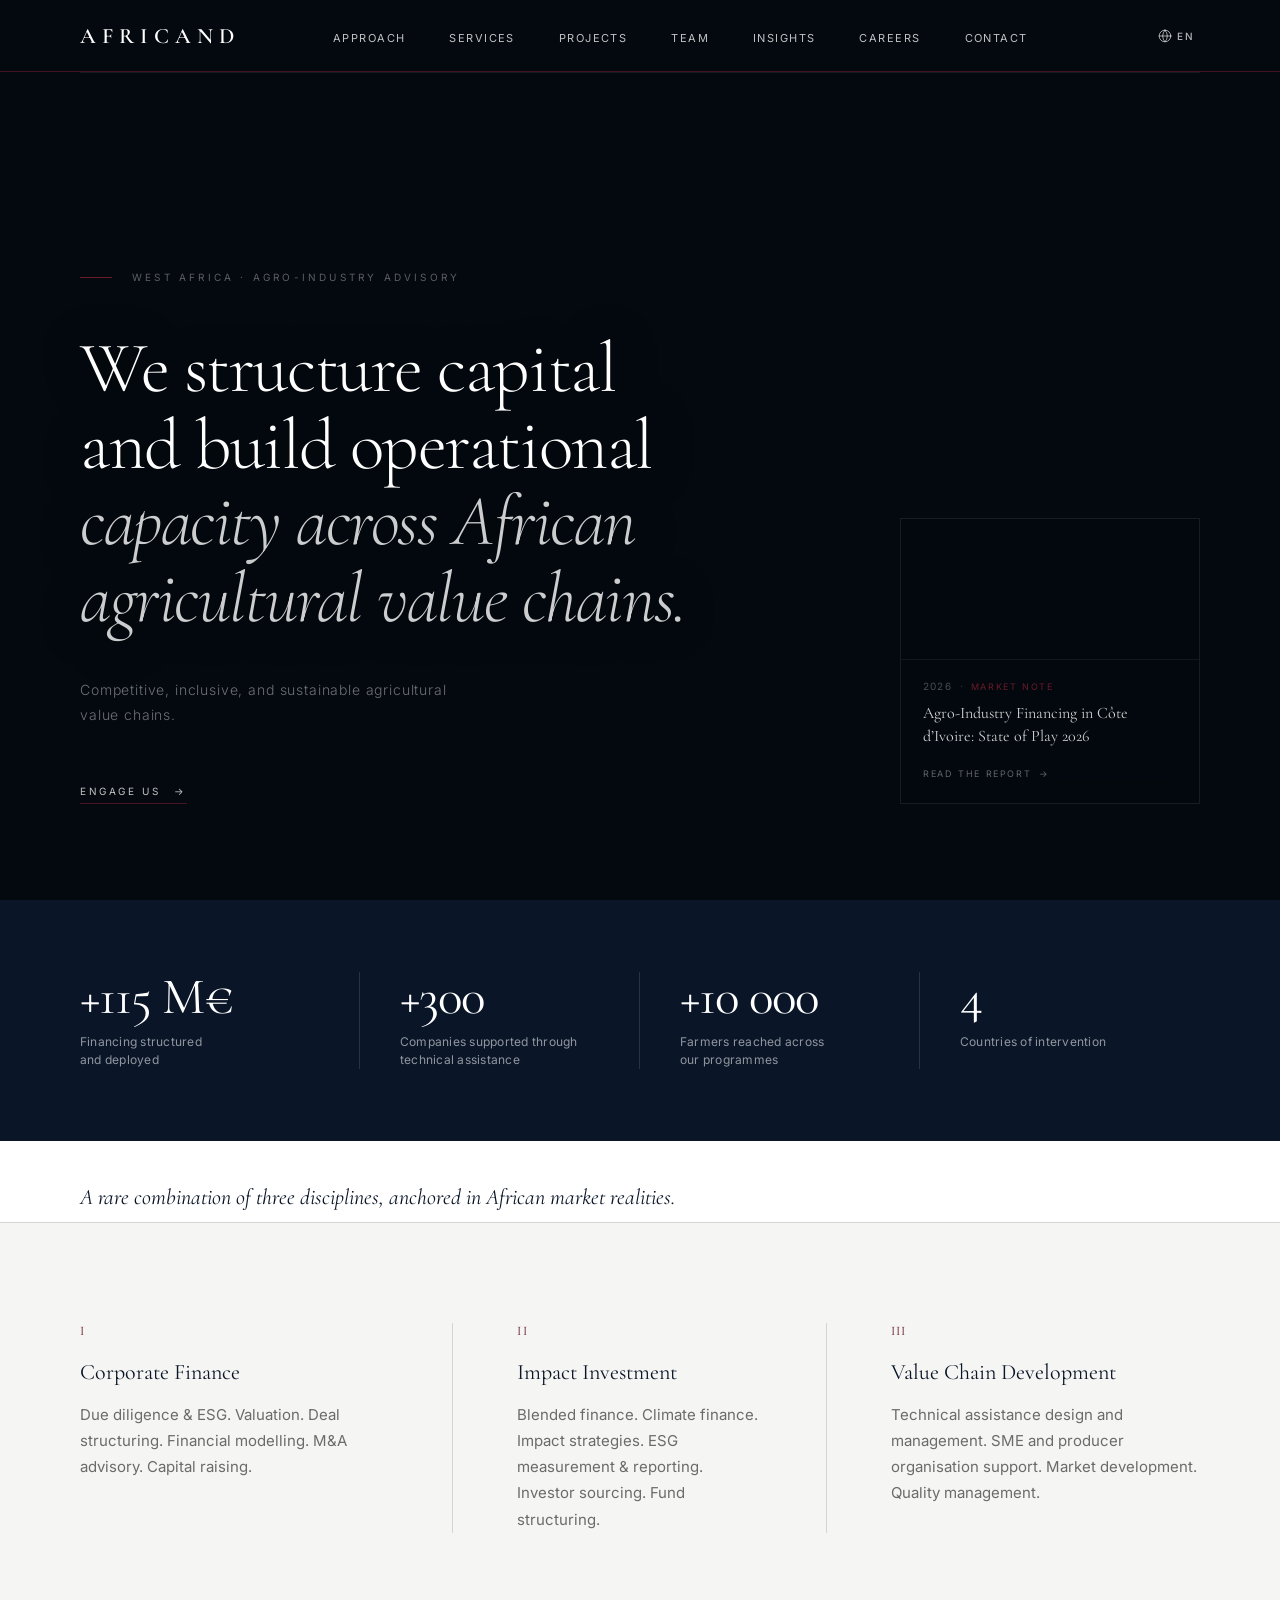
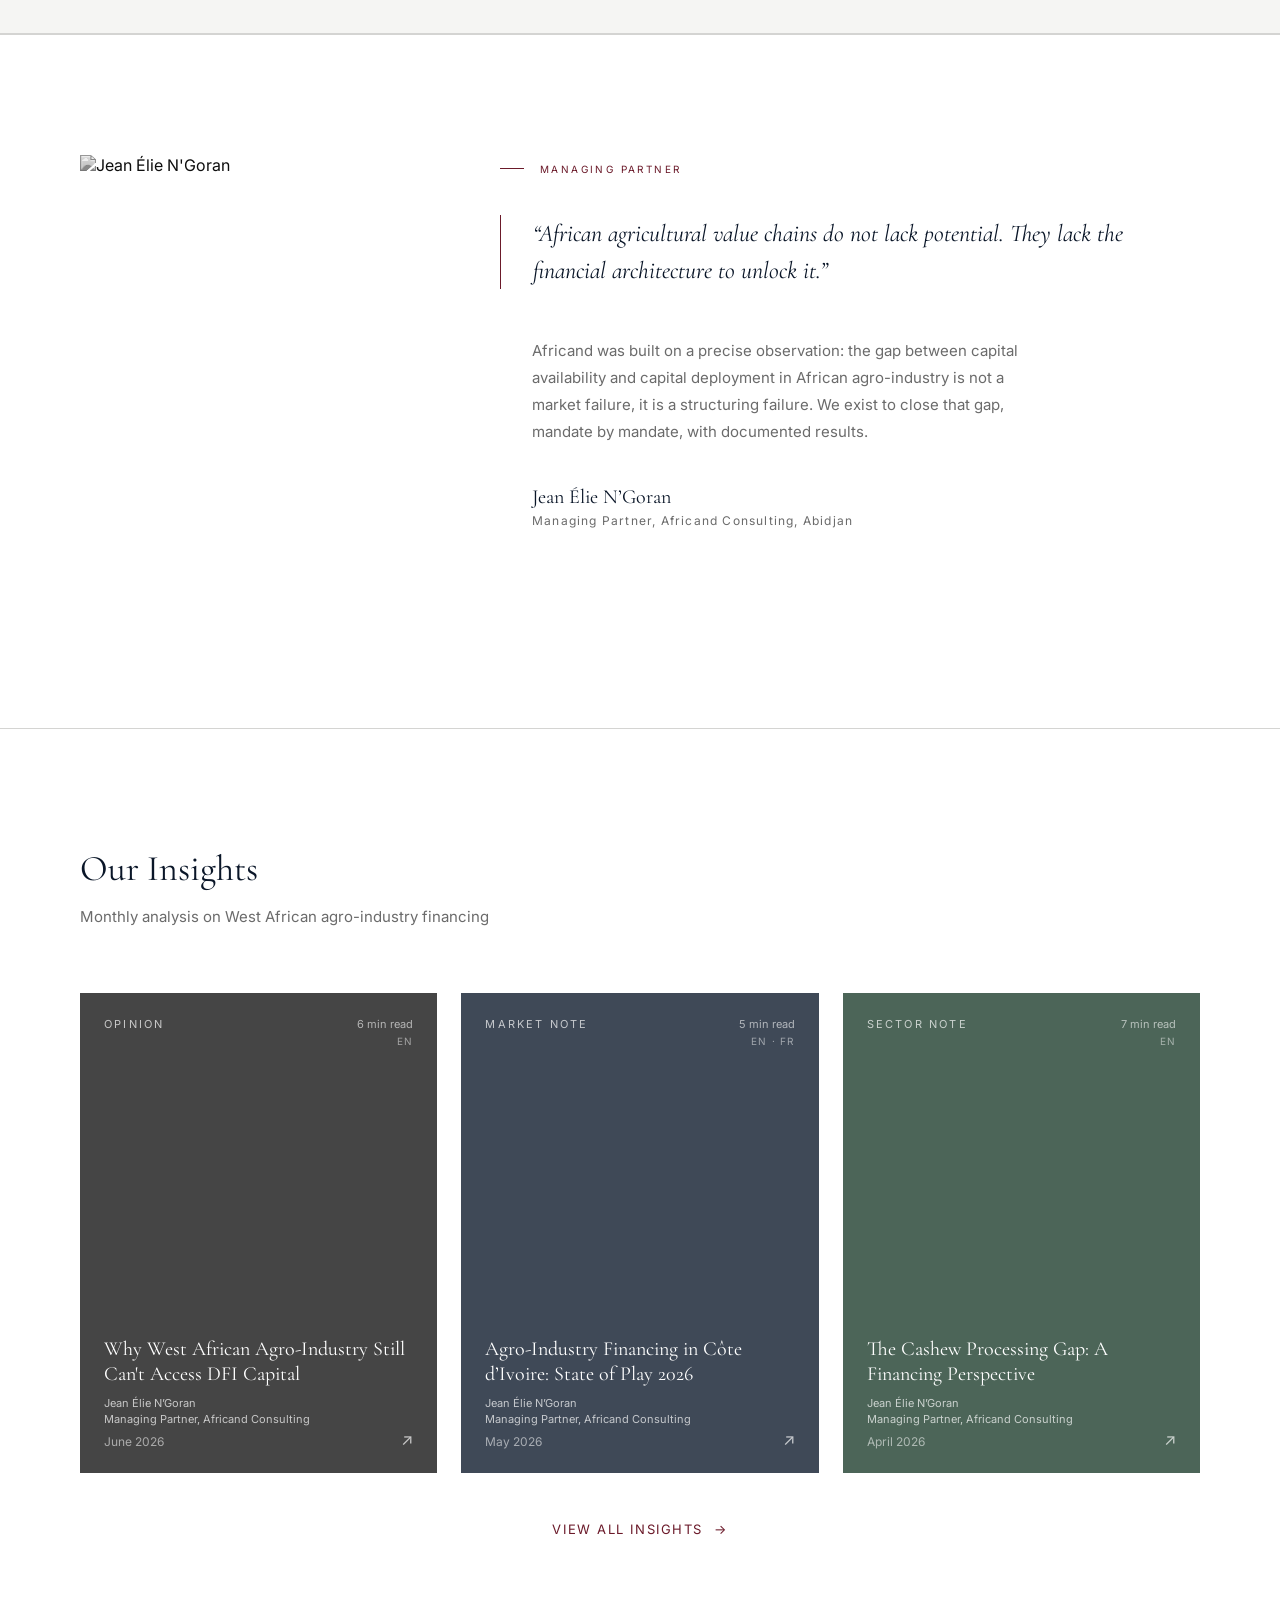
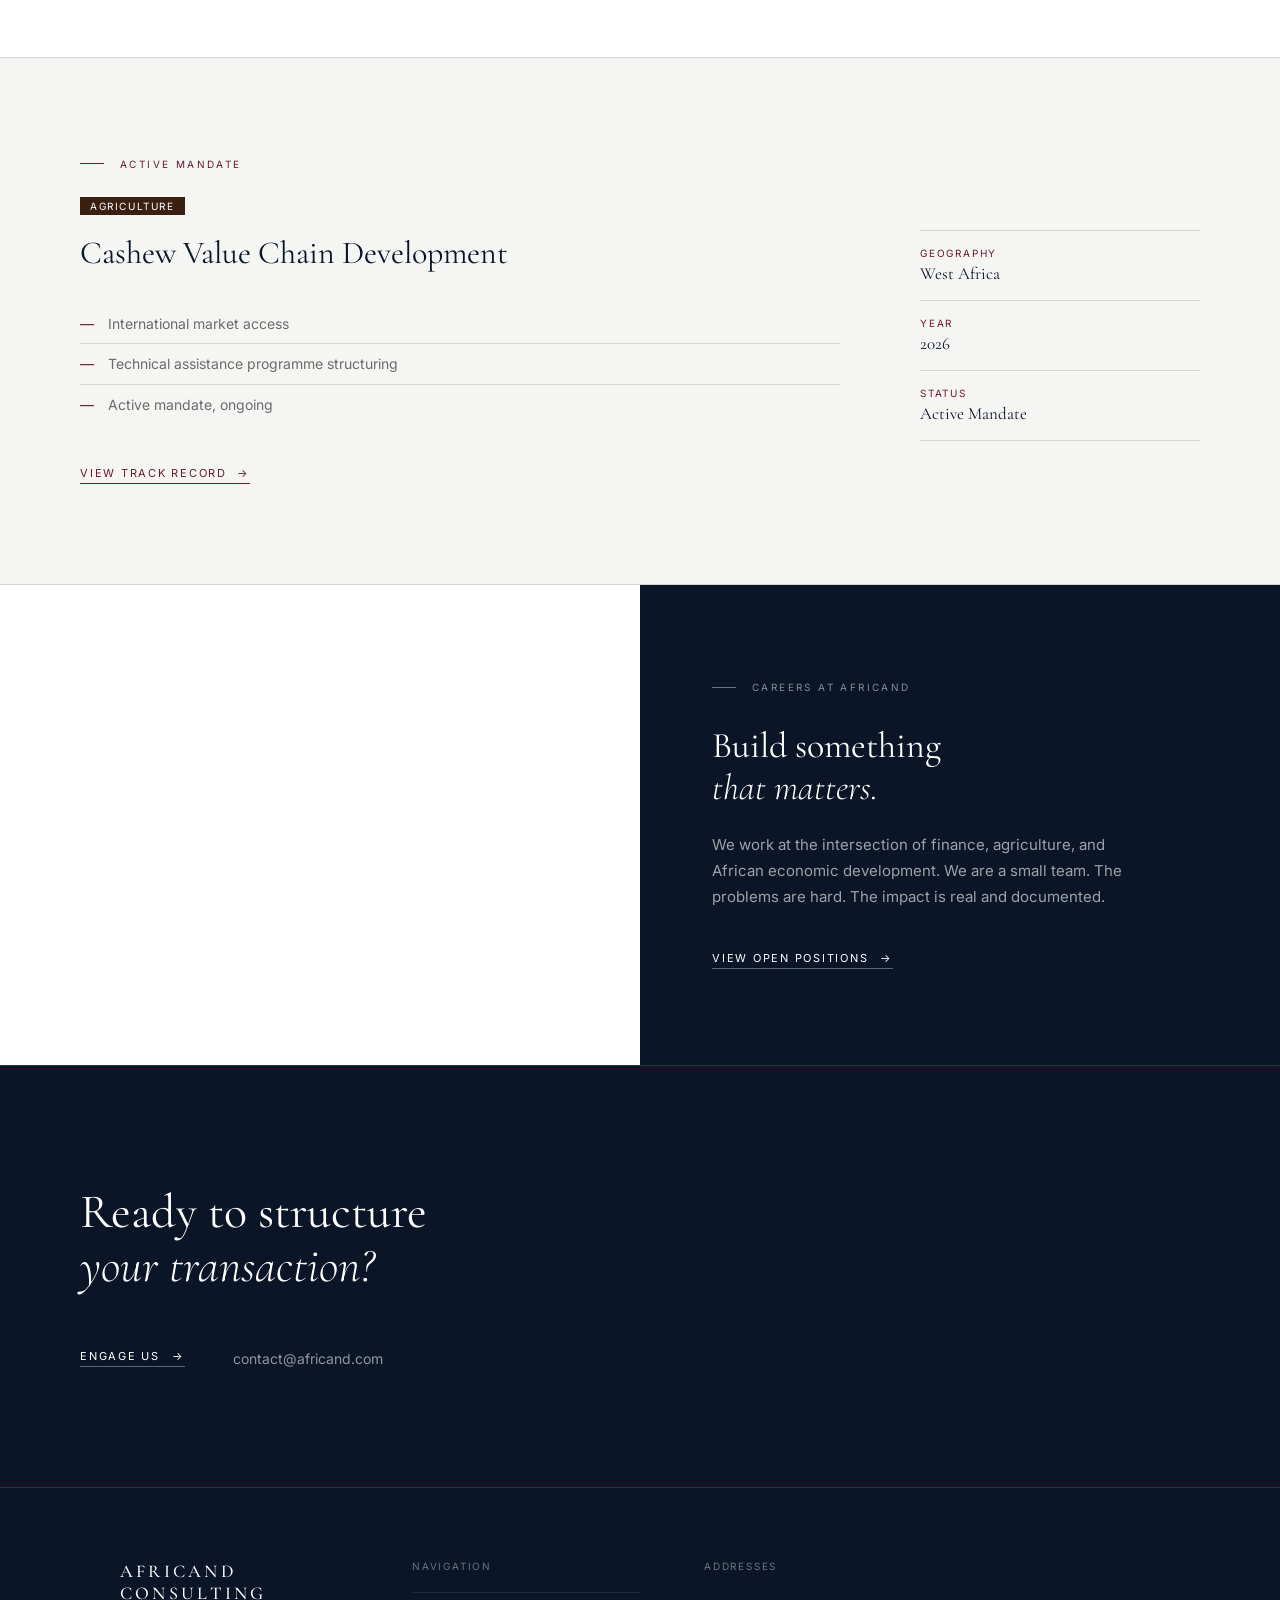
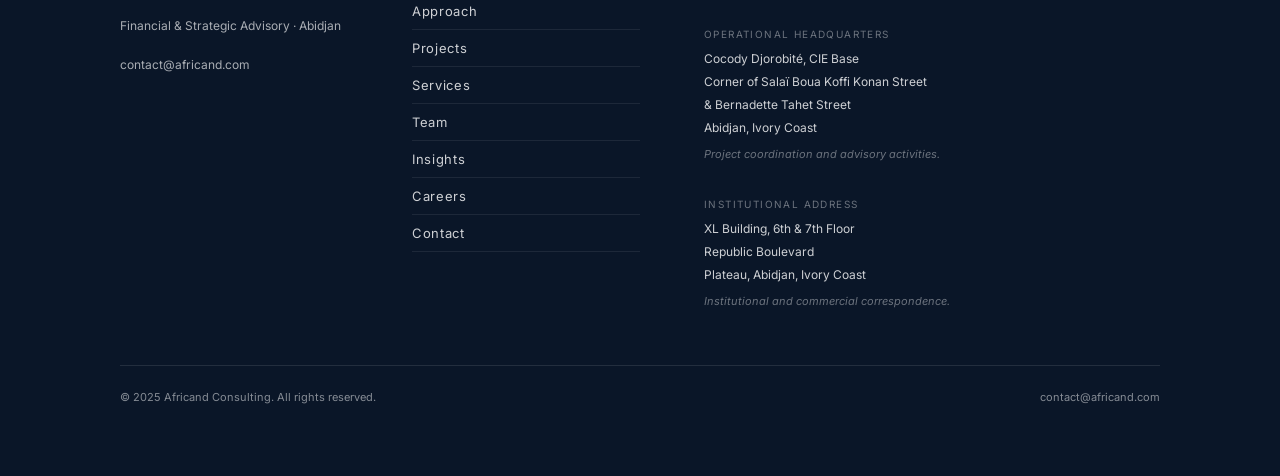
==== commit 3834d2cf: "Refactor: full professional code restructure JS: - Extract all inline scripts into js/main.js (commo" ====
--- a/Afrincand consulting final/index.html
+++ b/Afrincand consulting final/index.html
@@ -4,6 +4,16 @@
 <head>
   <meta charset="UTF-8" />
   <meta name="viewport" content="width=device-width, initial-scale=1.0" />
+  <meta name="description" content="M&A and strategic advisory for agro-industrial value chains across West Africa. We structure capital and build operational capacity." />
+  <meta property="og:type"        content="website" />
+  <meta property="og:title"       content="Africand Consulting — West Africa Agro-Industry Advisory" />
+  <meta property="og:description" content="M&A and strategic advisory for agro-industrial value chains across West Africa. We structure capital and build operational capacity." />
+  <meta property="og:image"       content="https://africand.com/images/og-cover.jpg" />
+  <meta property="og:url"         content="https://africand.com/" />
+  <meta name="twitter:card"        content="summary_large_image" />
+  <meta name="twitter:title"       content="Africand Consulting — West Africa Agro-Industry Advisory" />
+  <meta name="twitter:description" content="M&A and strategic advisory for agro-industrial value chains across West Africa. We structure capital and build operational capacity." />
+  <link rel="canonical" href="https://africand.com/" />
   <title>Africand Consulting — West Africa Agro-Industry Advisory</title>
   <link rel="preconnect" href="https://fonts.googleapis.com" />
   <link rel="preconnect" href="https://fonts.gstatic.com" crossorigin />
@@ -186,7 +196,7 @@
   <!-- MANAGING PARTNER -->
   <section class="partner-bloc" id="partnerEl">
     <div class="partner-photo" style="background:none;overflow:hidden;">
-      <img src="images/team/jean-elie-ngoran.jpg" alt="Jean Élie N'Goran"
+      <img loading="lazy" src="images/team/jean-elie-ngoran.jpg" alt="Jean Élie N'Goran"
         style="width:100%;height:100%;object-fit:cover;object-position:center top;filter:grayscale(1) contrast(1.05) brightness(0.95);" />
     </div>
     <div class="partner-content">
@@ -449,95 +459,9 @@
       <p class="footer-legal">contact@africand.com</p>
     </div>
   </footer>
-
-  <script>
-    // Language switcher
-    function toggleLang() {
-      var current = localStorage.getItem('lang') || 'en';
-      var next = current === 'en' ? 'fr' : 'en';
-      setLang(next);
-      var el = document.querySelector('.lang-current');
-      if (el) el.textContent = next.toUpperCase();
-    }
-        function setLang(lang) {
-      localStorage.setItem('lang', lang);
-      document.querySelectorAll('[data-en]').forEach(function (el) {
-        el.innerHTML = lang === 'fr' ? el.getAttribute('data-fr') : el.getAttribute('data-en');
-      });
-      document.querySelectorAll('.lang-btn').forEach(function (btn) {
-        btn.classList.toggle('active', btn.getAttribute('data-lang') === lang);
-      });
-    
-      var langEl = document.querySelector('.lang-current');
-      if (langEl) langEl.textContent = lang.toUpperCase();
-    }
-    (function () {
-      var saved = localStorage.getItem('lang') || 'en';
-      if (saved === 'fr') setLang('fr');
-    })();
-
-    // Nav: transparent on hero → solid as soon as user scrolls
-    (function () {
-      var nav = document.querySelector('nav');
-      function updateNav() {
-        if (window.scrollY > 40) {
-          nav.classList.add('nav--solid');
-        } else {
-          nav.classList.remove('nav--solid');
-        }
-      }
-      window.addEventListener('scroll', updateNav, { passive: true });
-      updateNav();
-    })();
-
-    // Burger
-    document.getElementById('burger').addEventListener('click', function () {
-      document.getElementById('navLinks').classList.toggle('open');
-    });
-
-    // Hero Slideshow
-    (function () {
-      var slides = document.querySelectorAll('.hero-slide');
-      if (slides.length === 0) return;
-      var current = 0;
-      setInterval(function () {
-        slides[current].classList.remove('active');
-        current = (current + 1) % slides.length;
-        slides[current].classList.add('active');
-      }, 6000);
-    })();
-
-    // Scroll reveal
-    var reveals = [
-      document.getElementById('stat1'),
-      document.getElementById('stat2'),
-      document.getElementById('stat3'),
-      document.getElementById('stat4'),
-      document.getElementById('expLabel'),
-      document.querySelectorAll('.value-col')[0],
-      document.querySelectorAll('.value-col')[1],
-      document.querySelectorAll('.value-col')[2],
-      document.getElementById('refEl'),
-      document.getElementById('partnerEl'),
-      document.getElementById('insightsHeader'),
-      document.getElementById('icard1'),
-      document.getElementById('icard2'),
-      document.getElementById('icard3'),
-      document.getElementById('latestTxEl'),
-      document.getElementById('careersEl')
-    ];
-
-    var obs = new IntersectionObserver(function (entries) {
-      entries.forEach(function (e, i) {
-        if (e.isIntersecting) {
-          setTimeout(function () { e.target.classList.add('visible'); }, i * 100);
-          obs.unobserve(e.target);
-        }
-      });
-    }, { threshold: 0.1 });
-
-    reveals.forEach(function (el) { if (el) obs.observe(el); });
-  </script>
+  <script src="js/main.js" defer></script>
+  <script src="js/index.js" defer></script>
+
 
 </body>
 
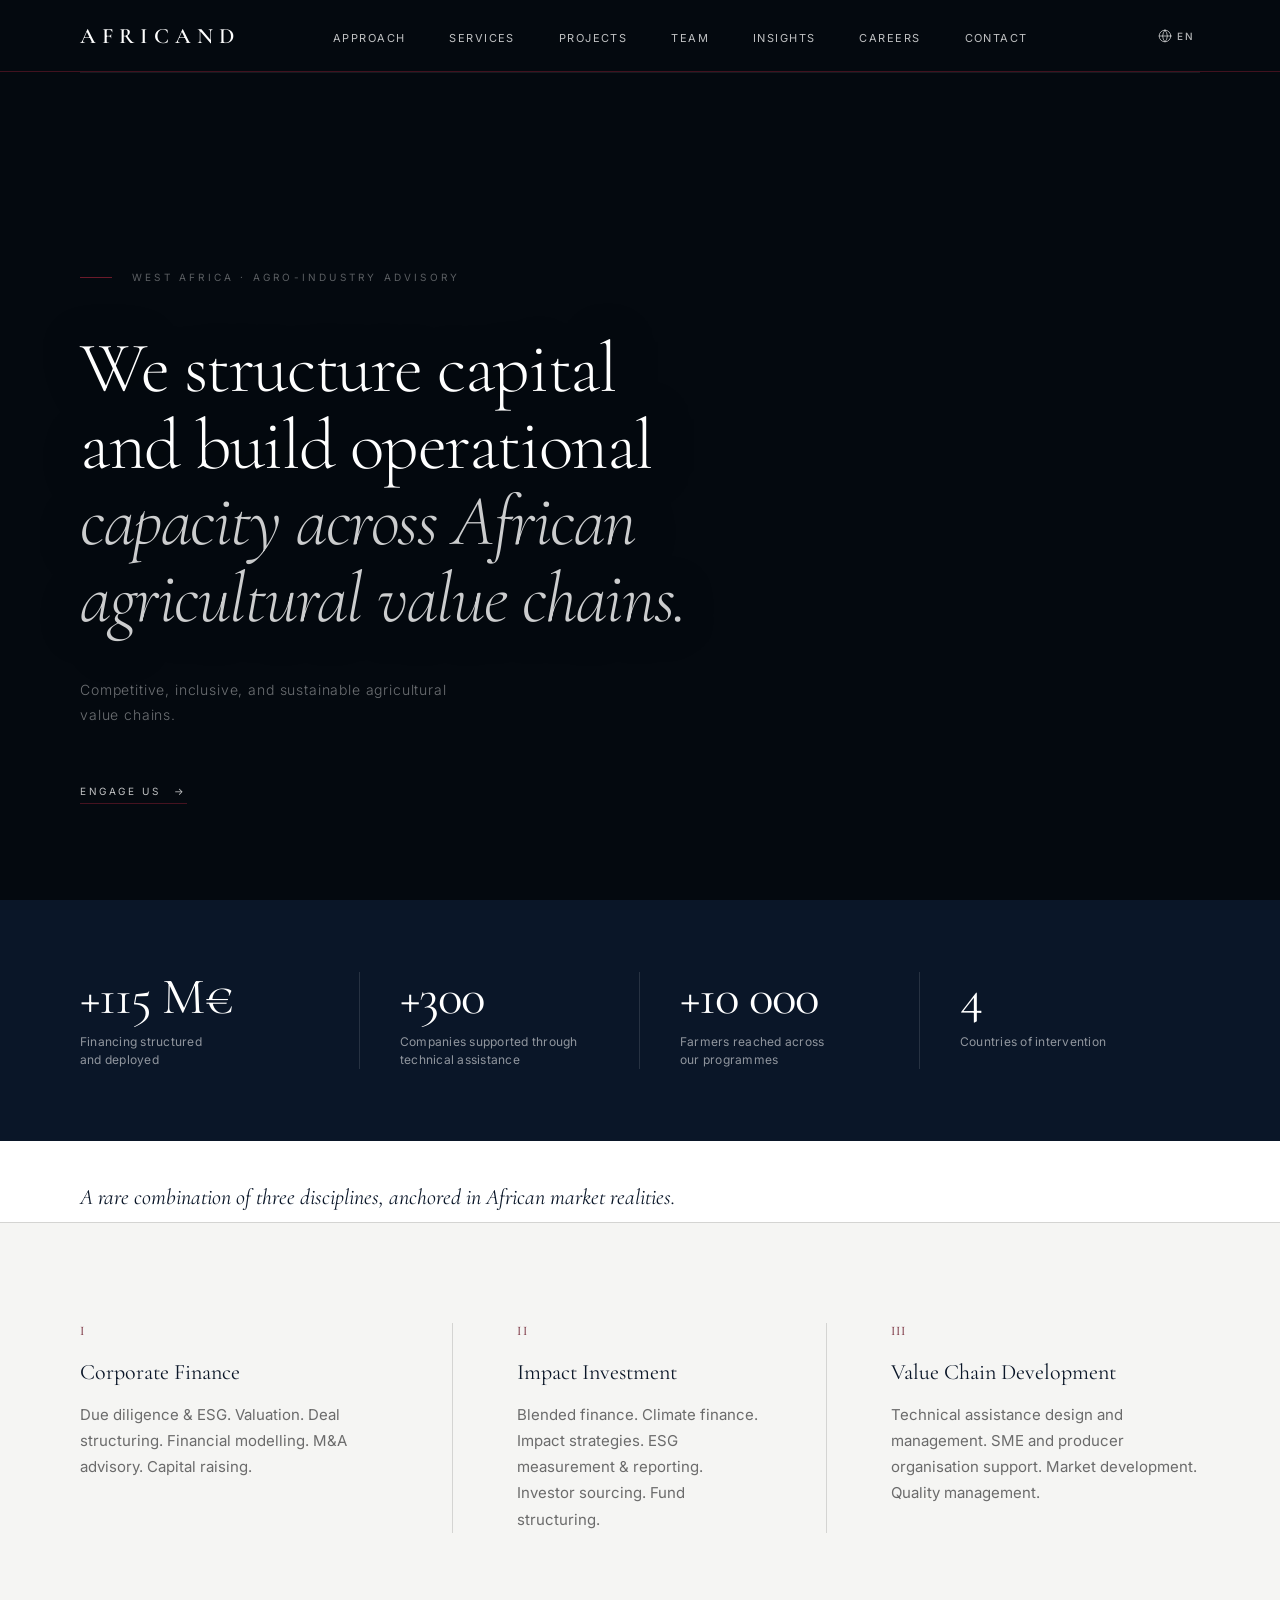
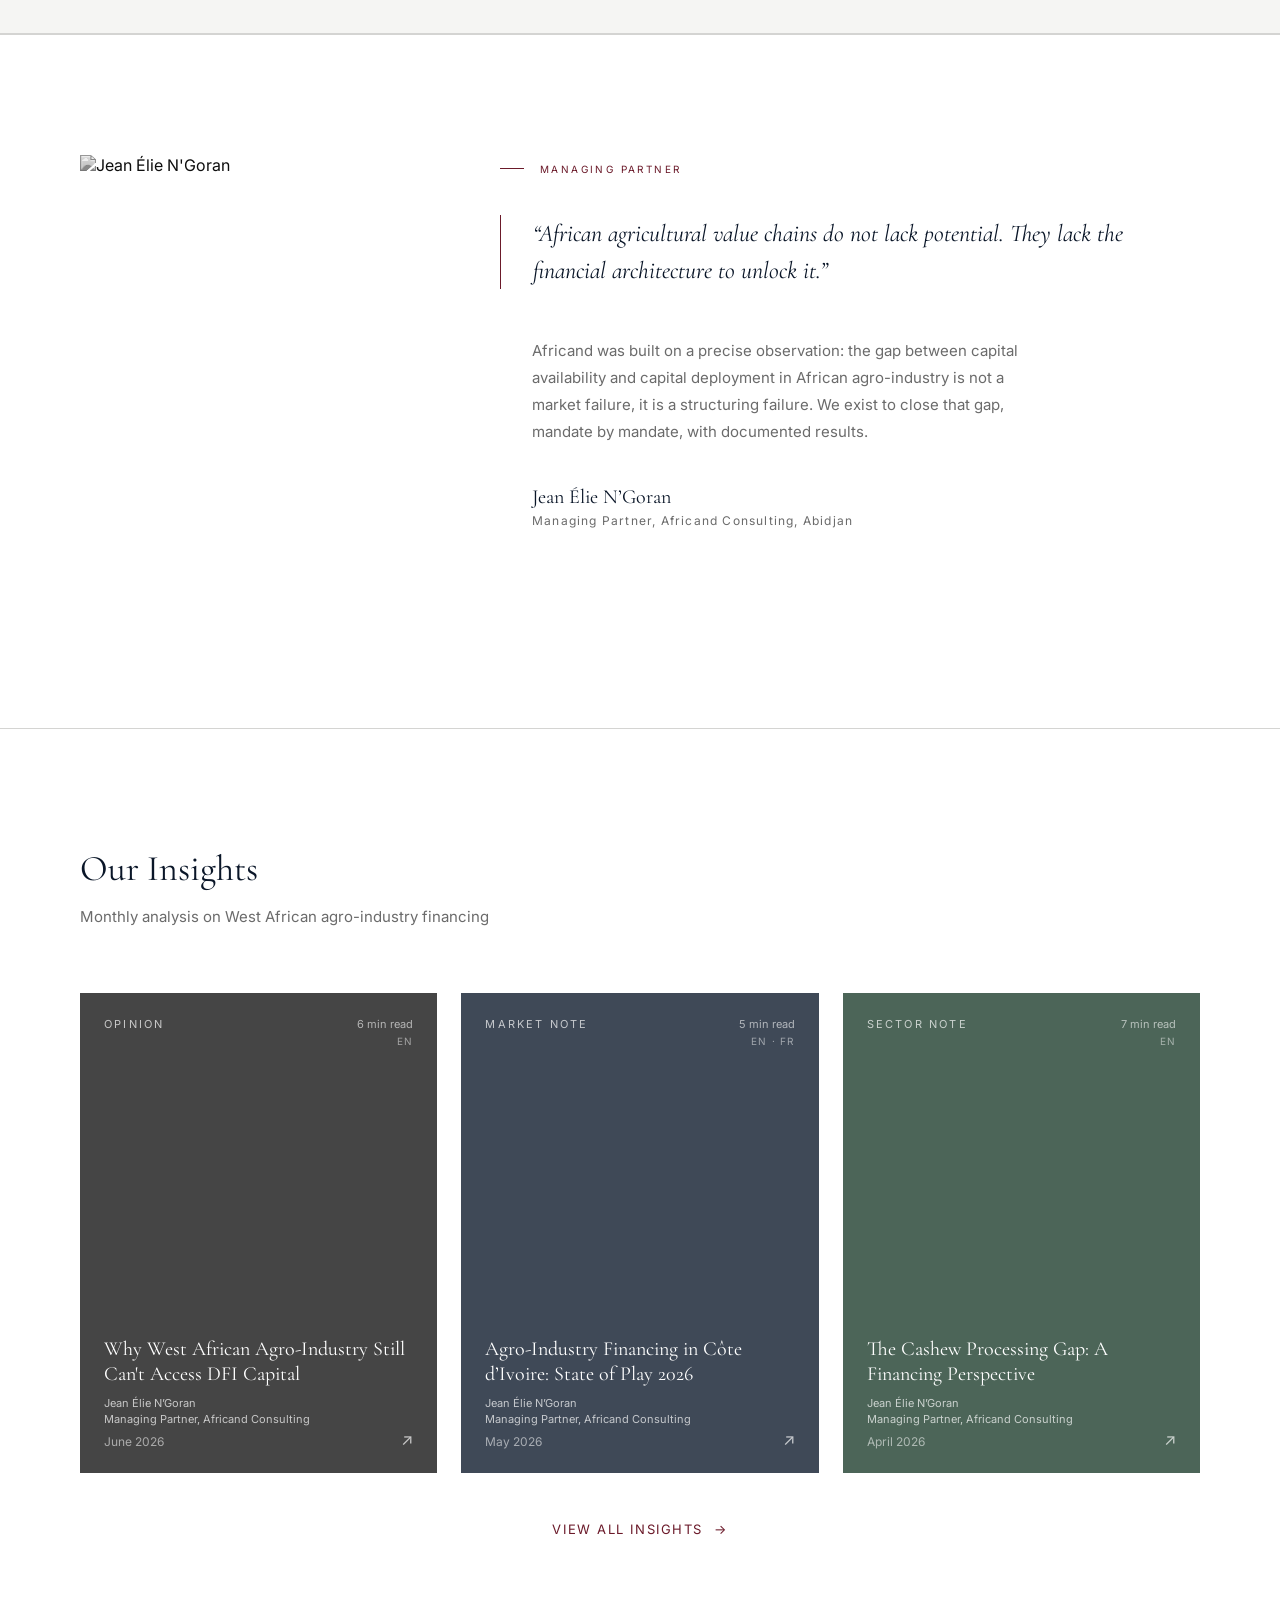
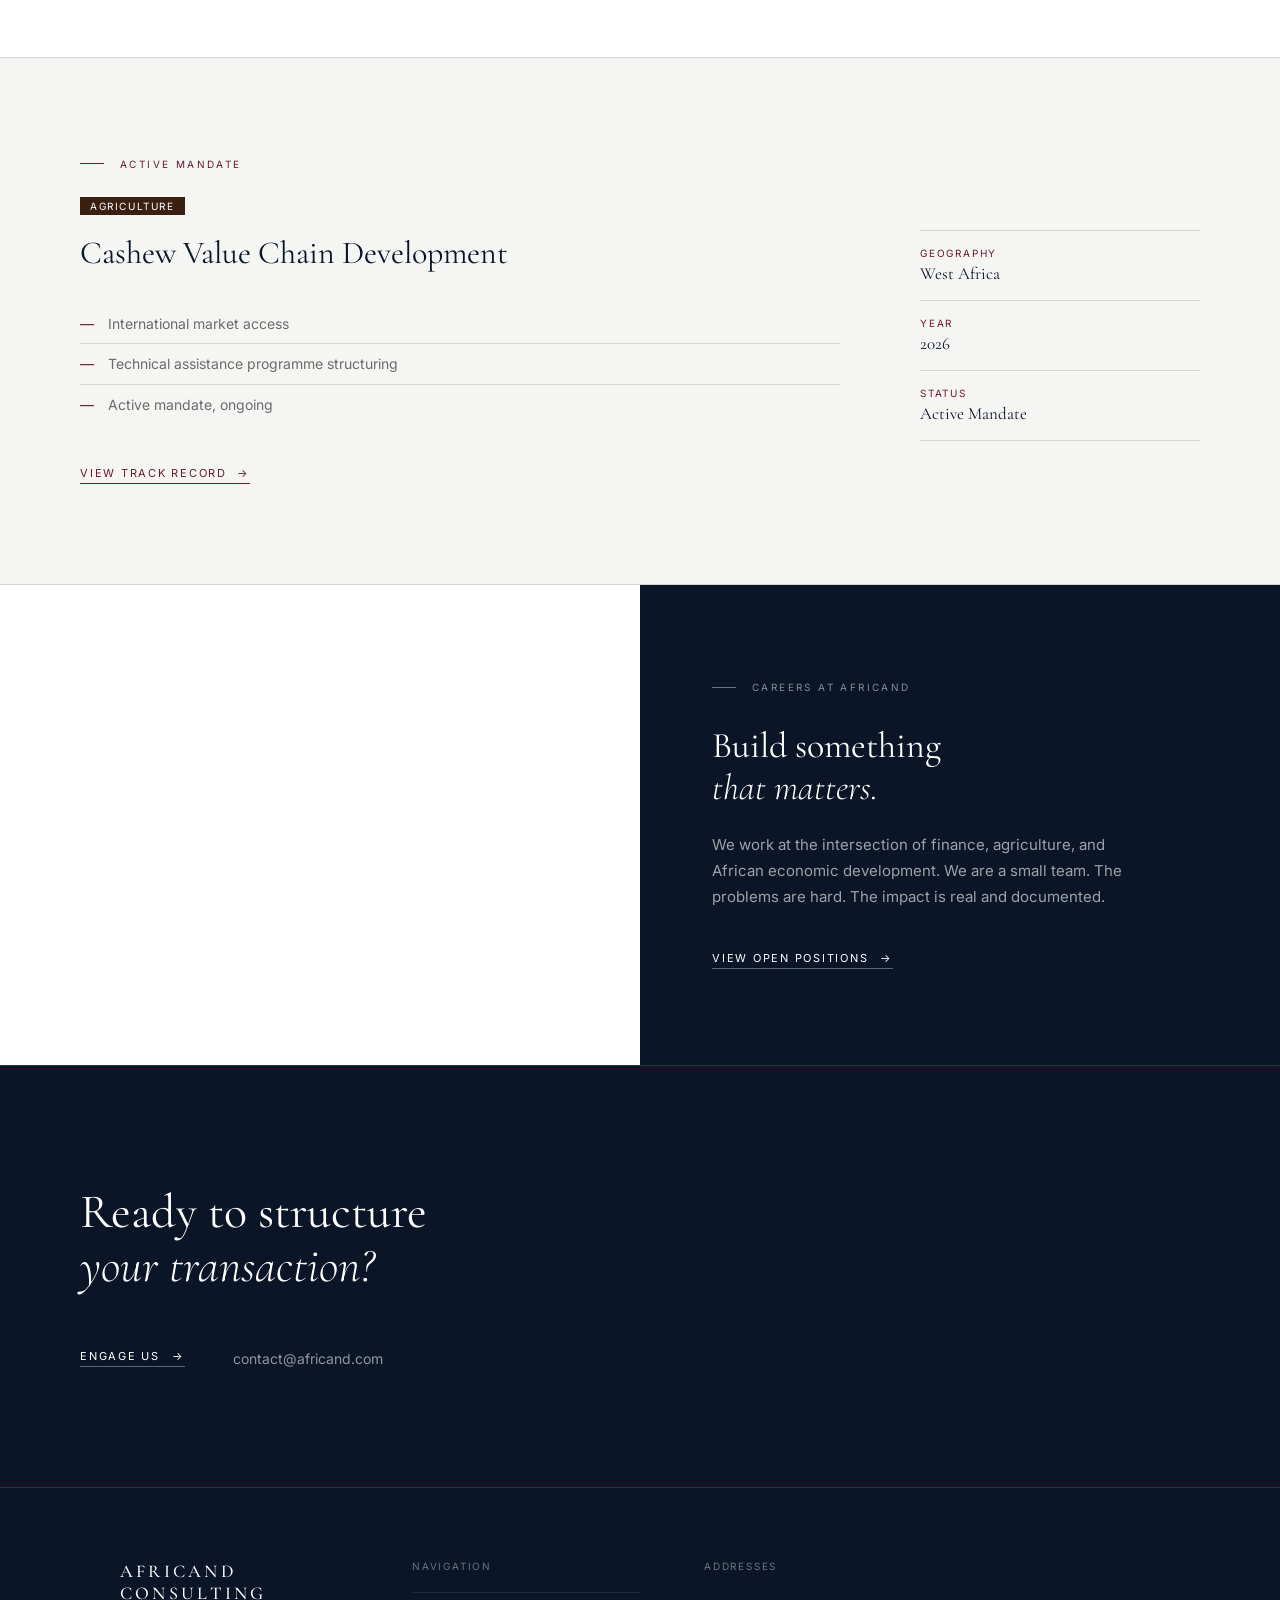
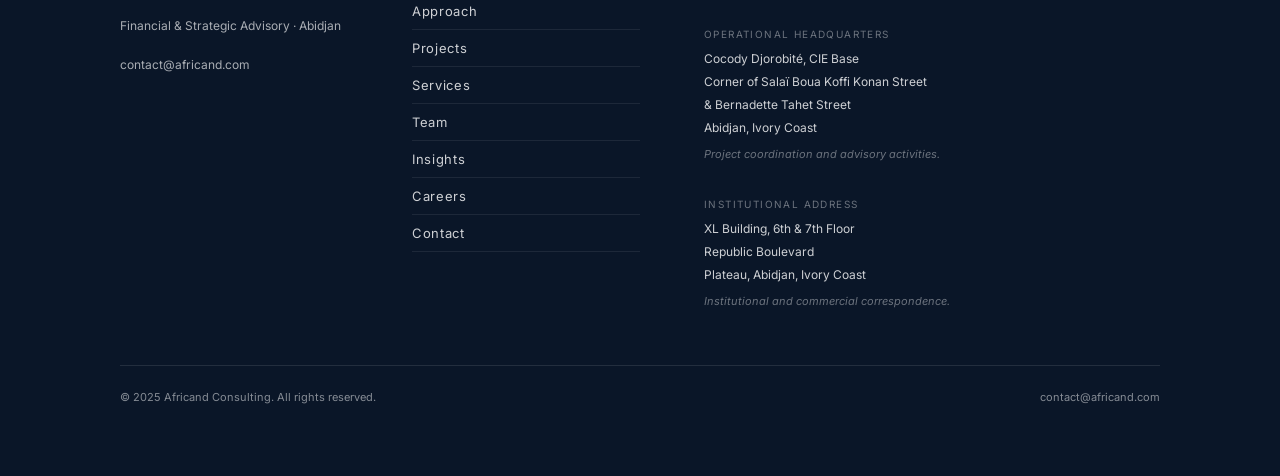
==== commit 1275e571: "Remove hero video and report cards from homepage Co-Authored-By: Claude Sonnet 4.6 <noreply@anthropi" ====
--- a/Afrincand consulting final/index.html
+++ b/Afrincand consulting final/index.html
@@ -51,37 +51,9 @@
   <!-- §1 HERO — BLEU NUIT PREMIUM -->
   <section class="hero">
 
-    <!-- Background slideshow -->
-    <div class="hero-slideshow" aria-hidden="true">
-      <div class="hero-slide active">
-        <video autoplay loop muted playsinline class="hero-video">
-          <source src="images/hero.mp4" type="video/mp4">
-        </video>
-      </div>
-    </div>
-
-    <!-- SVG grain filter -->
-    <svg width="0" height="0" style="position:absolute;" aria-hidden="true">
-      <defs>
-        <filter id="grain" x="0%" y="0%" width="100%" height="100%">
-          <feTurbulence type="fractalNoise" baseFrequency="0.65" numOctaves="3" stitchTiles="stitch" result="noise" />
-          <feColorMatrix type="saturate" values="0" in="noise" result="grey" />
-          <feBlend in="SourceGraphic" in2="grey" mode="overlay" />
-        </filter>
-      </defs>
-    </svg>
-
     <!-- Overlays -->
-    <div class="hero-grain" aria-hidden="true">
-      <svg width="100%" height="100%">
-        <rect width="100%" height="100%" filter="url(#grain)" />
-      </svg>
-    </div>
     <div class="hero-light" aria-hidden="true"></div>
     <div class="hero-vignette" aria-hidden="true"></div>
-
-    <!-- Filigrane 01 -->
-    <div class="hero-counter" aria-hidden="true">01</div>
 
     <!-- Contenu gauche -->
     <div class="hero-inner">
@@ -99,29 +71,6 @@
       </a>
     </div>
 
-    <!-- Report cards droite -->
-    <div class="hero-reports">
-
-      <a href="insights/agro-industry-financing-cote-divoire-2026.html" class="hero-report-card">
-        <div class="hrc-img"
-          style="background-image:url('https://images.pexels.com/photos/17780405/pexels-photo-17780405.jpeg')"></div>
-        <div class="hrc-overlay"></div>
-        <div class="hrc-body">
-          <div class="hrc-meta">
-            <span class="hrc-year">2026</span>
-            <span class="hrc-sep">·</span>
-            <span class="hrc-tag">Market Note</span>
-          </div>
-          <p class="hrc-title" data-en="Agro-Industry Financing in C&#244;te d&#8217;Ivoire: State of Play 2026"
-            data-fr="Financement de l&#8217;Agro-industrie en C&#244;te d&#8217;Ivoire&#160;: &#201;tat des Lieux 2026">
-            Agro-Industry Financing in C&#244;te d&#8217;Ivoire: State of Play 2026</p>
-          <span class="hrc-cta"><span data-en="Read the report" data-fr="Lire le rapport">Read the report</span> <span
-              class="hrc-cta-arrow">&#8594;</span></span>
-        </div>
-      </a>
-
-
-    </div>
 
 
 
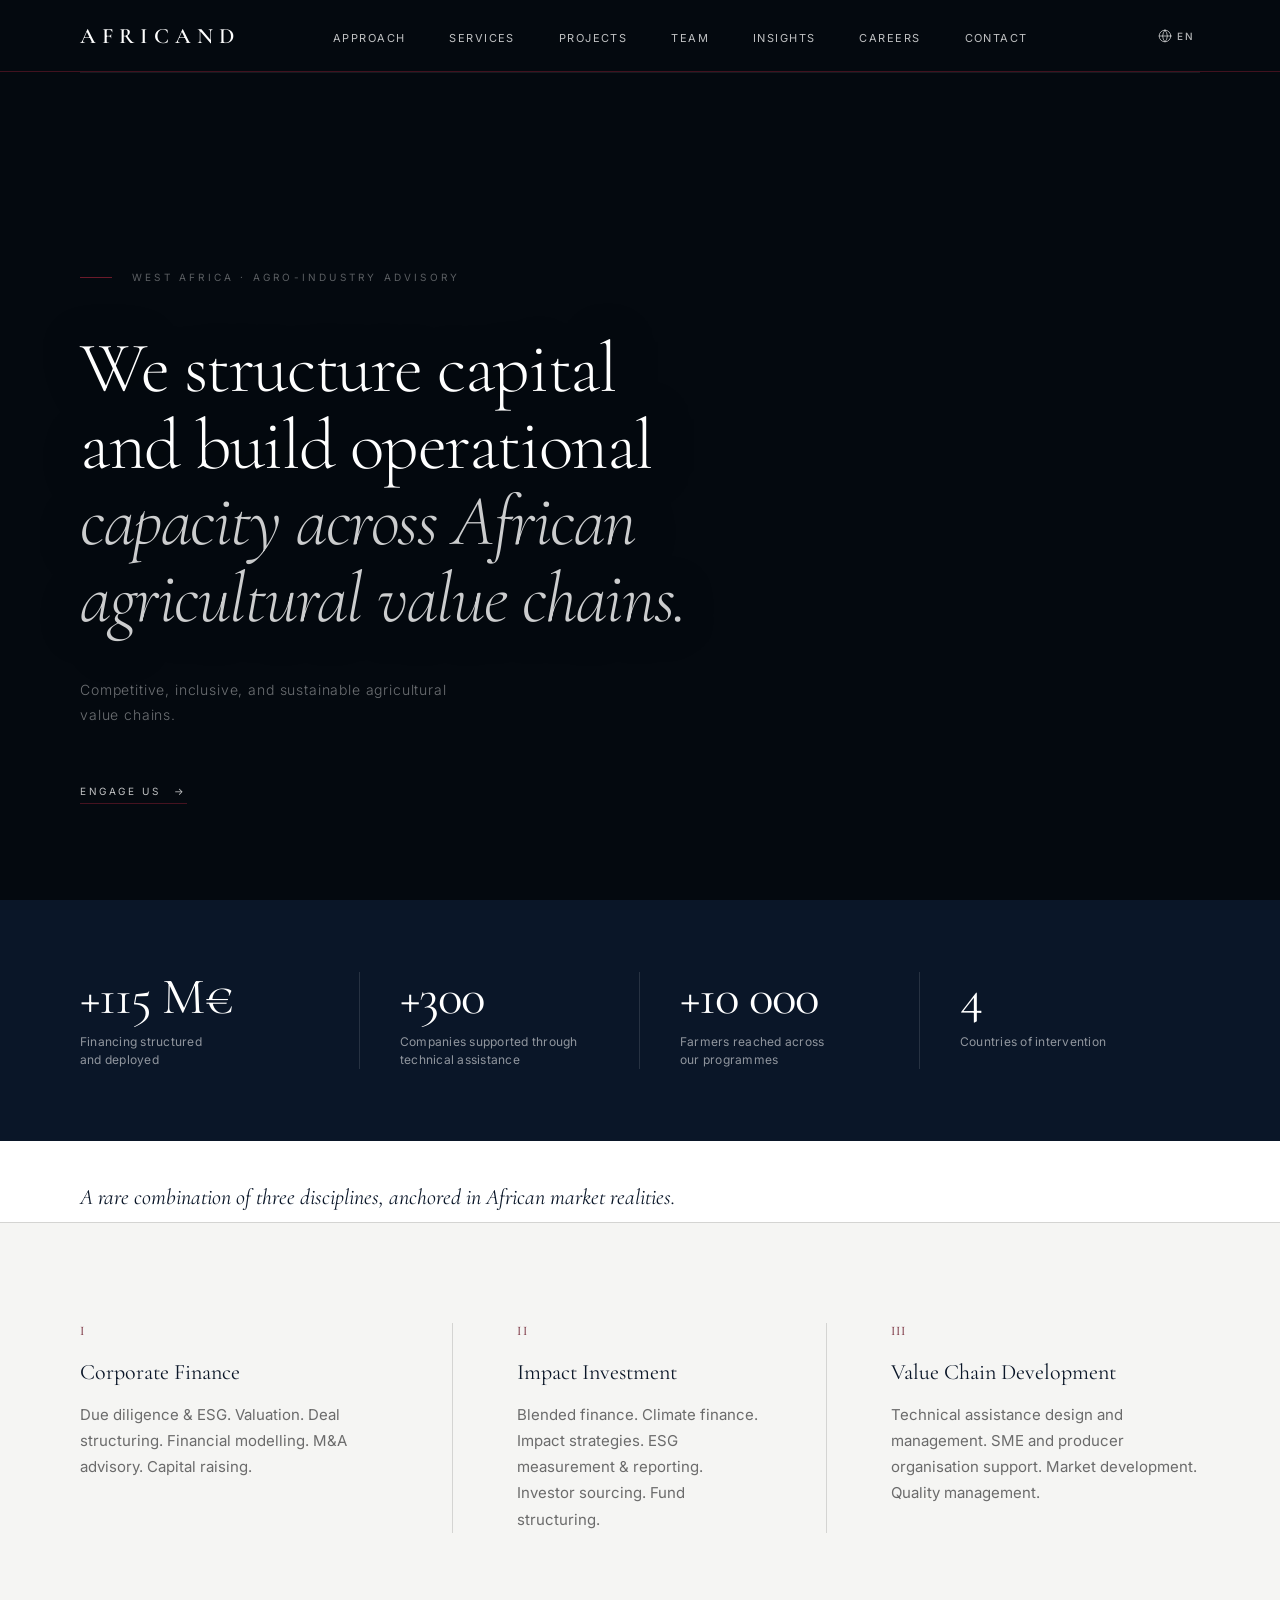
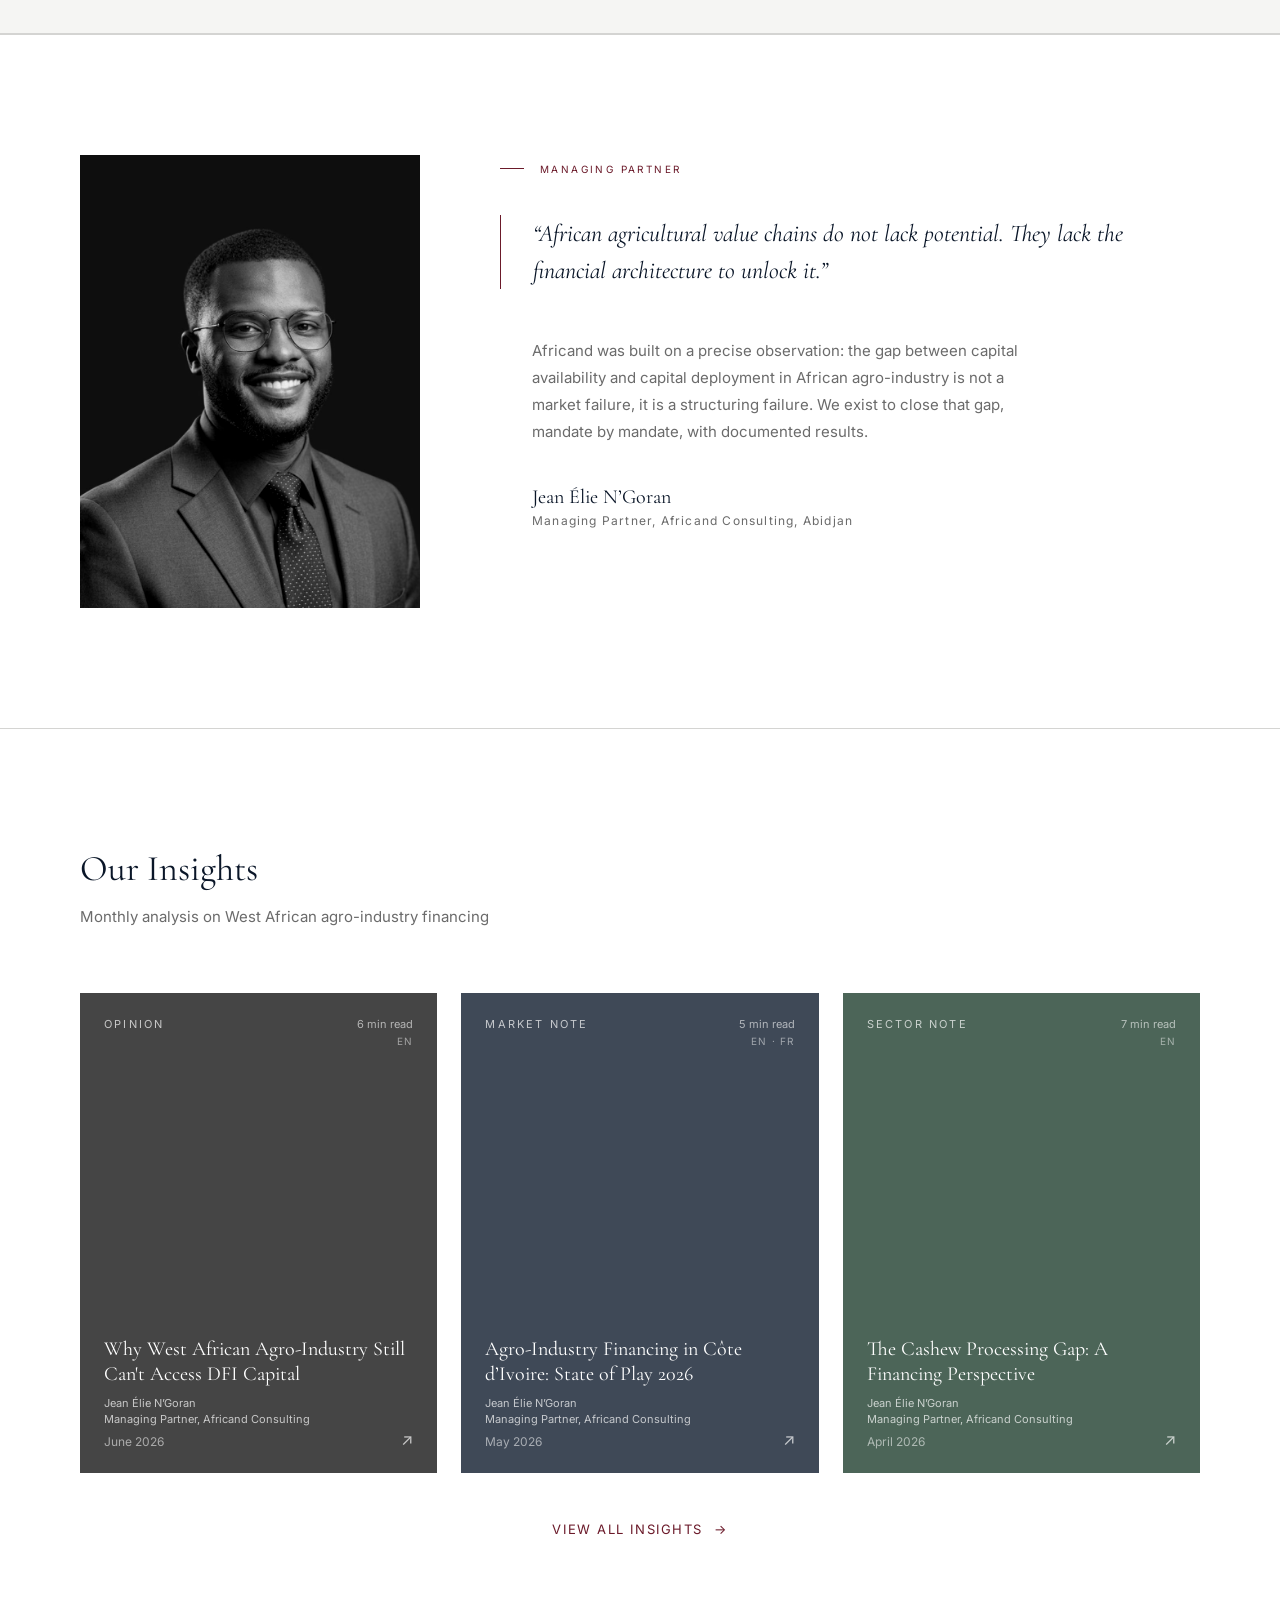
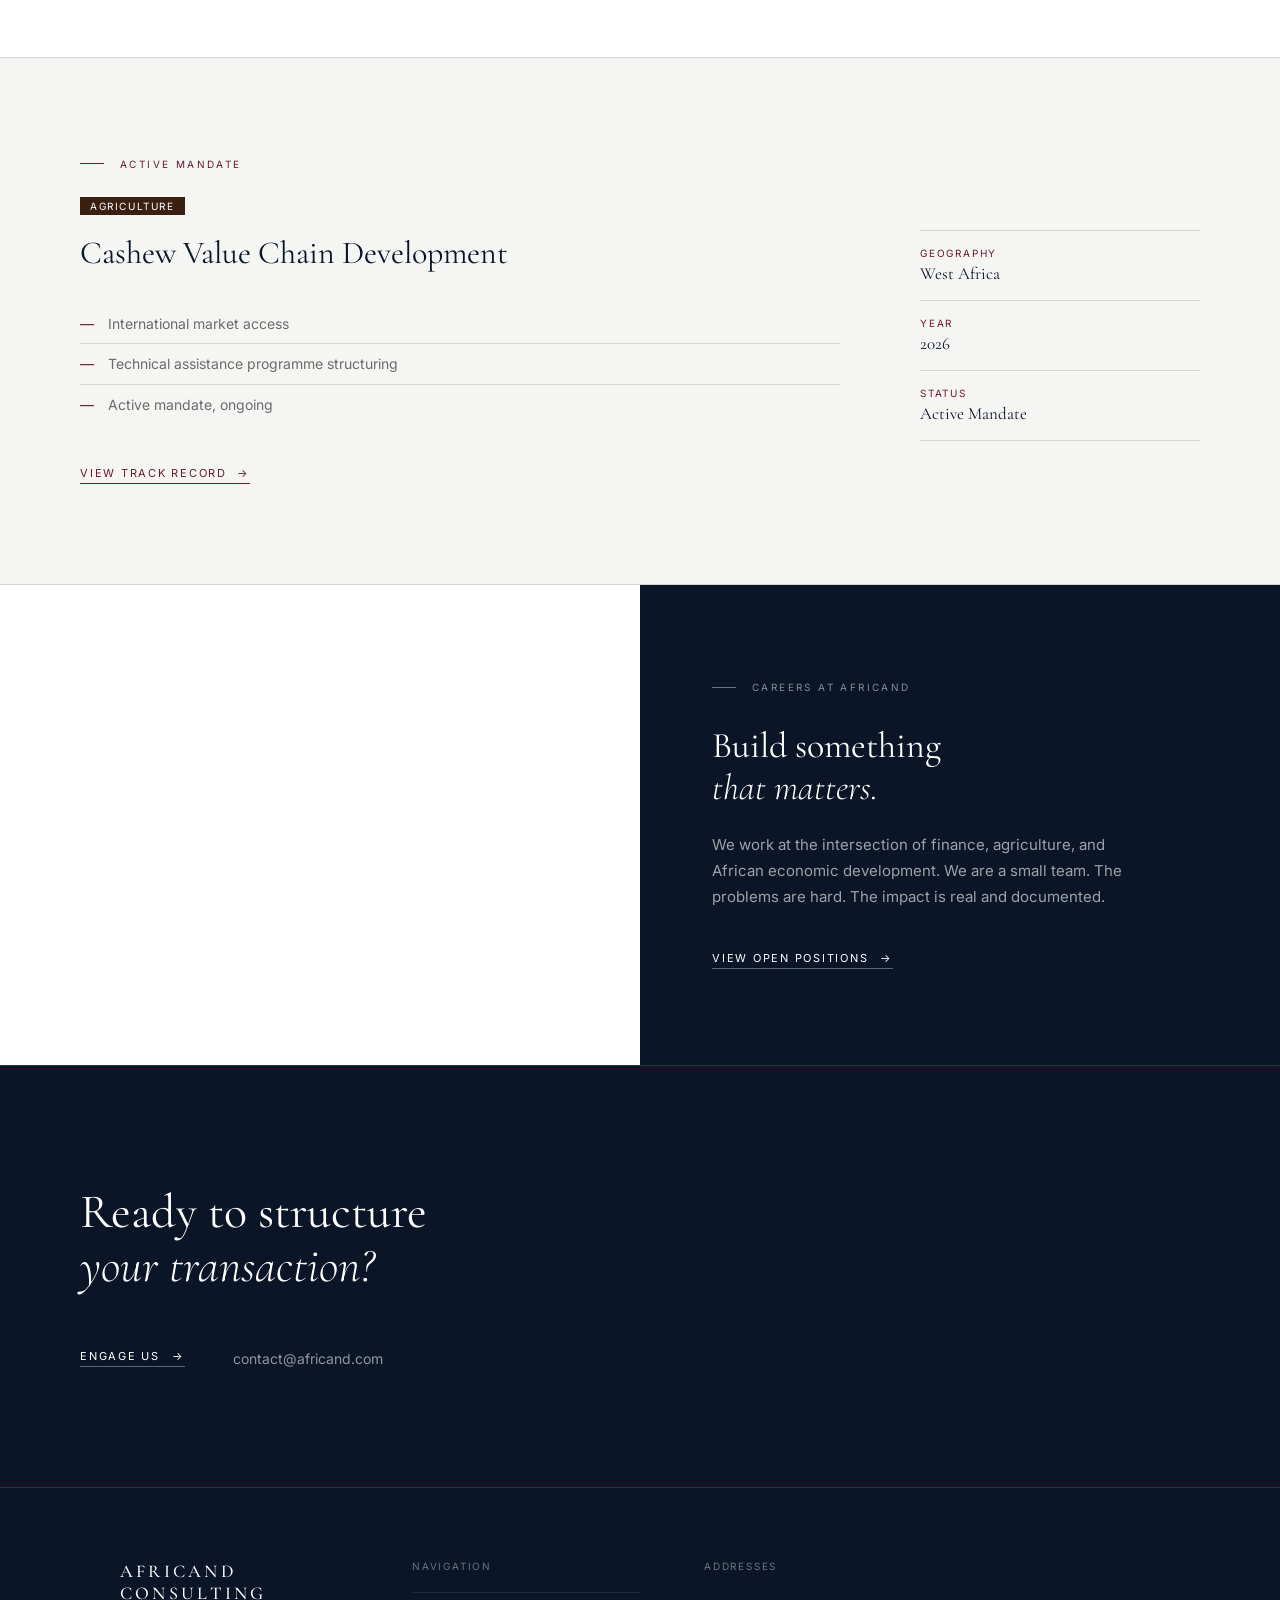
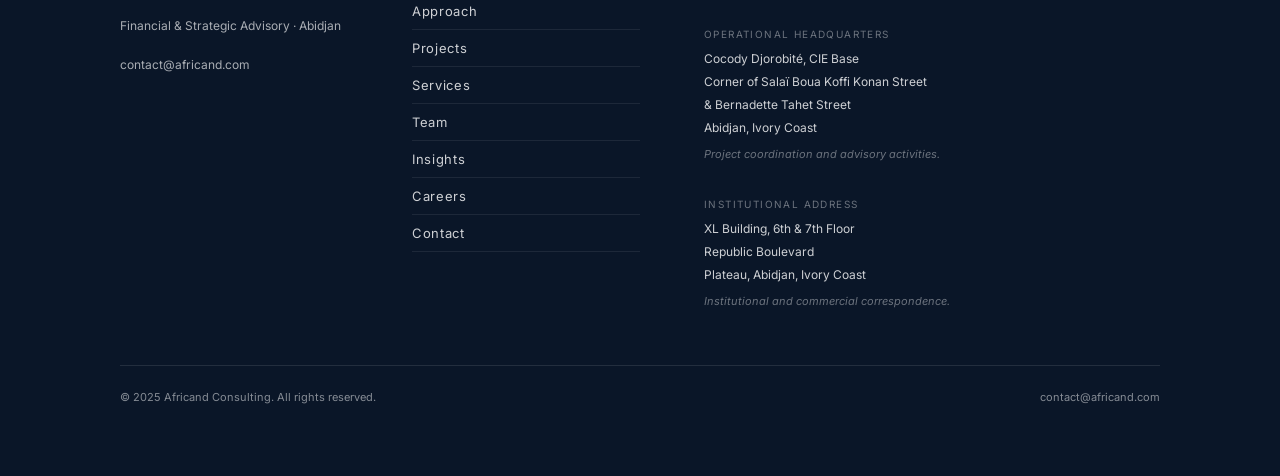
==== commit 4854e0fb: "Fix Jean Élie photo: use .jpeg from team folder Co-Authored-By: Claude Sonnet 4.6 <noreply@anthropic" ====
--- a/Afrincand consulting final/index.html
+++ b/Afrincand consulting final/index.html
@@ -145,7 +145,7 @@
   <!-- MANAGING PARTNER -->
   <section class="partner-bloc" id="partnerEl">
     <div class="partner-photo" style="background:none;overflow:hidden;">
-      <img loading="lazy" src="images/team/jean-elie-ngoran.jpg" alt="Jean Élie N'Goran"
+      <img loading="lazy" src="images/team/jean-elie-ngoran.jpeg" alt="Jean Élie N'Goran"
         style="width:100%;height:100%;object-fit:cover;object-position:center top;filter:grayscale(1) contrast(1.05) brightness(0.95);" />
     </div>
     <div class="partner-content">
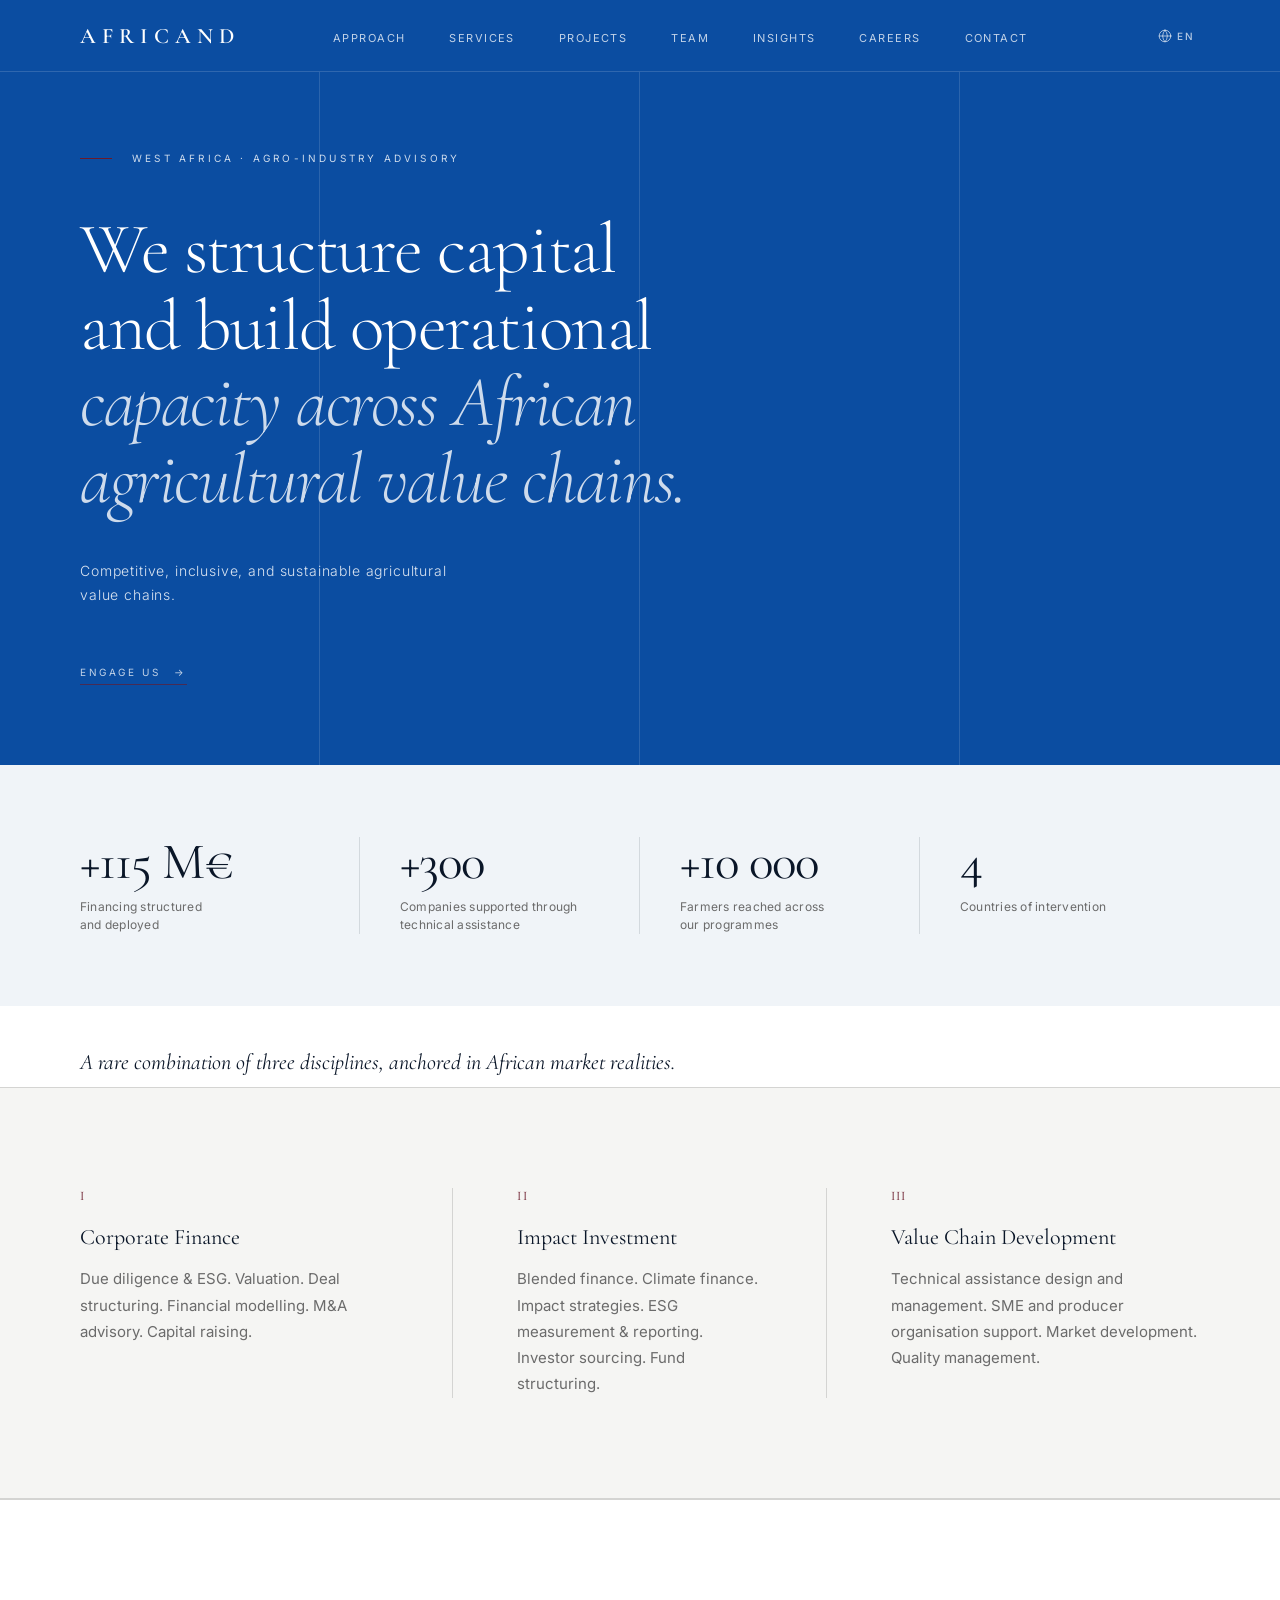
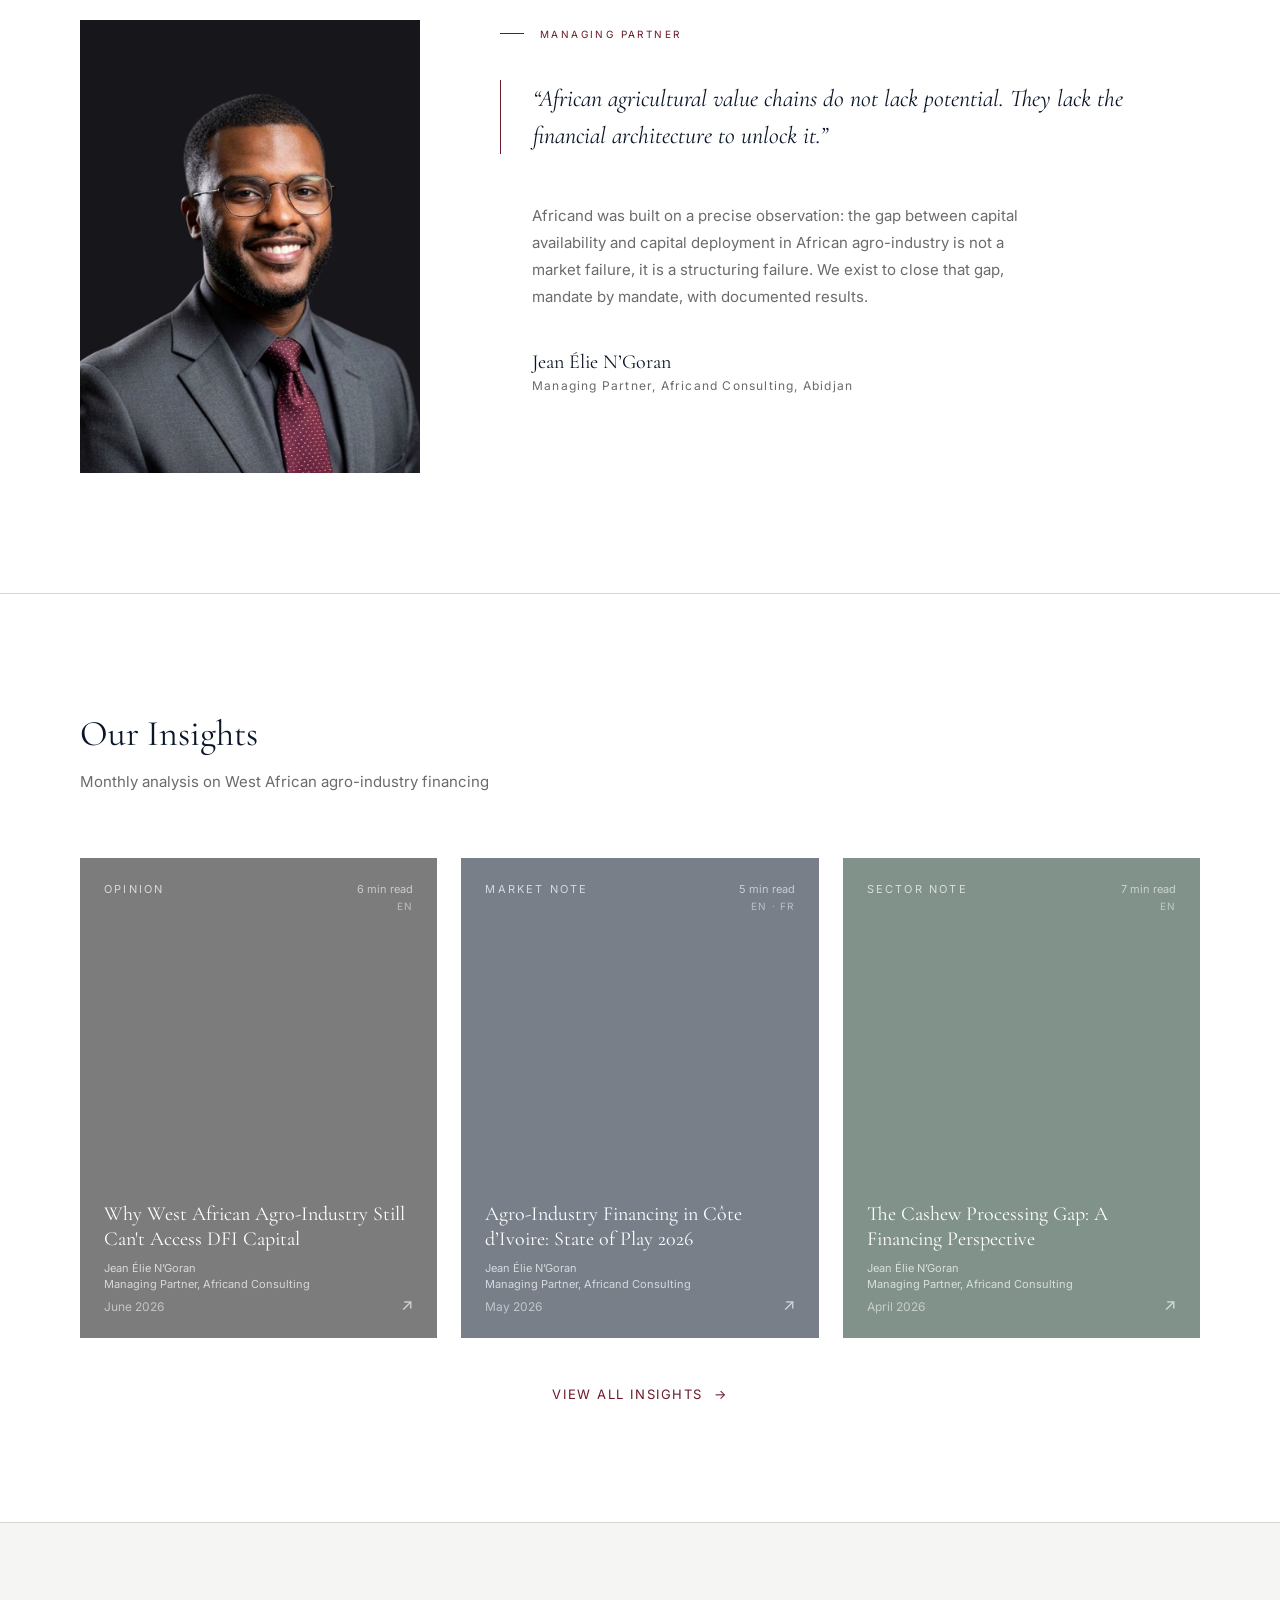
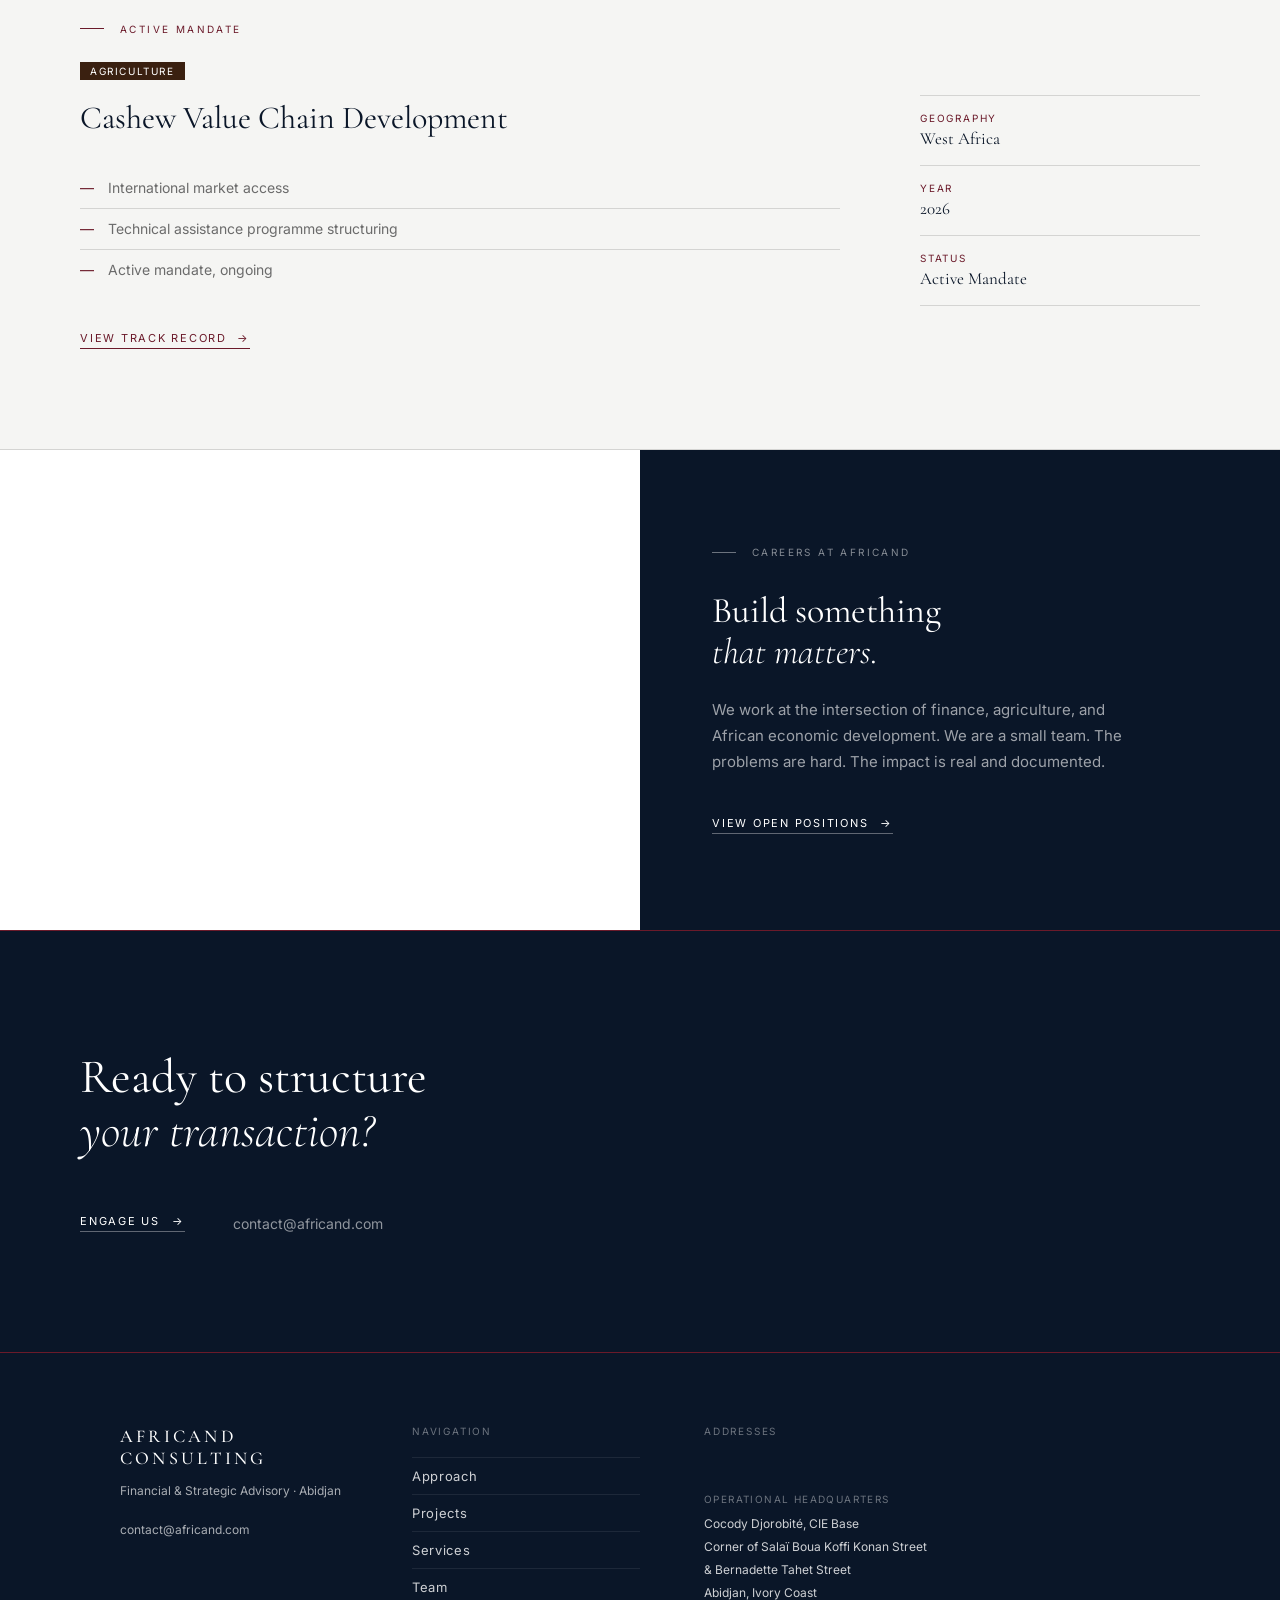
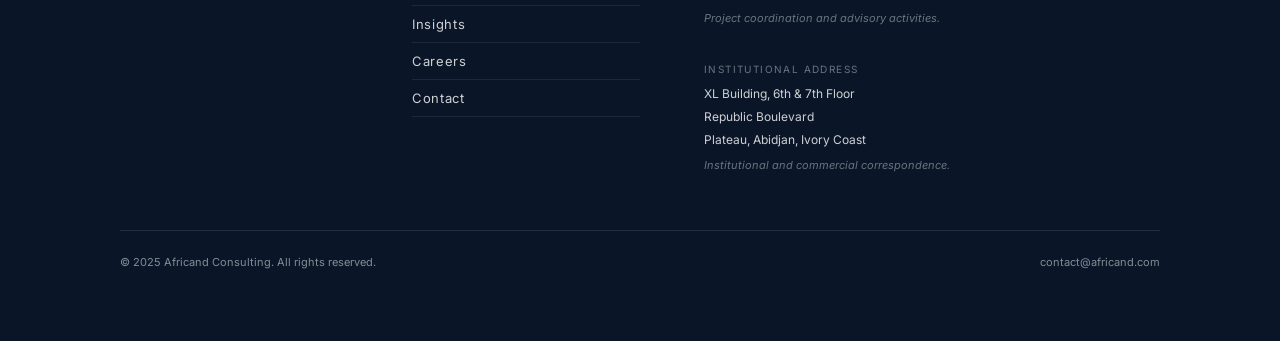
==== commit ce514989: "Team photos: remove grayscale filter — display in natural color Co-Authored-By: Claude Sonnet 4.6 <n" ====
--- a/Afrincand consulting final/index.html
+++ b/Afrincand consulting final/index.html
@@ -146,7 +146,7 @@
   <section class="partner-bloc" id="partnerEl">
     <div class="partner-photo" style="background:none;overflow:hidden;">
       <img loading="lazy" src="images/team/jean-elie-ngoran.jpeg" alt="Jean Élie N'Goran"
-        style="width:100%;height:100%;object-fit:cover;object-position:center top;filter:grayscale(1) contrast(1.05) brightness(0.95);" />
+        style="width:100%;height:100%;object-fit:cover;object-position:center top;filter:contrast(1.02) brightness(1.0);" />
     </div>
     <div class="partner-content">
       <p class="partner-eyebrow" data-en="Managing Partner" data-fr="Associ&eacute; G&eacute;rant">Managing Partner</p>
--- a/Afrincand consulting final/css/index.css
+++ b/Afrincand consulting final/css/index.css
@@ -44,7 +44,7 @@
   justify-content: space-between;
   padding: 0 80px;
   height: 72px;
-  border-bottom: 1px solid rgba(107, 26, 42, 0.6);
+  border-bottom: 1px solid rgba(255, 255, 255, 0.15);
   transition: background 0.4s ease, border-color 0.4s ease;
 }
 
@@ -123,28 +123,29 @@
 
 /* ── §1 HERO — M&A PREMIUM ──────────────────────────────── */
 .hero {
-  min-height: 100vh;
-  padding: calc(72px + 100px) 80px 96px;
-  background: #04090F;
+  min-height: 80vh;
+  padding: calc(72px + 80px) 80px 80px;
+  background: #0B4DA1;
   display: flex;
   flex-direction: row;
-  justify-content: space-between;
+  justify-content: flex-start;
   align-items: flex-end;
   position: relative;
   overflow: hidden;
   gap: 64px;
 }
 
-/* Ligne institutionnelle sous la nav */
+/* Lignes de colonnes verticales — style institutionnel */
 .hero::before {
   content: '';
   position: absolute;
-  top: 72px;
-  left: 80px;
-  right: 80px;
-  height: 1px;
-  background: rgba(255, 255, 255, 0.07);
-  z-index: 10;
+  inset: 72px 0 0 0;
+  background-image:
+    linear-gradient(to right, transparent calc(25% - 1px), rgba(255,255,255,0.13) calc(25% - 1px), rgba(255,255,255,0.13) 25%, transparent 25%),
+    linear-gradient(to right, transparent calc(50% - 1px), rgba(255,255,255,0.13) calc(50% - 1px), rgba(255,255,255,0.13) 50%, transparent 50%),
+    linear-gradient(to right, transparent calc(75% - 1px), rgba(255,255,255,0.13) calc(75% - 1px), rgba(255,255,255,0.13) 75%, transparent 75%);
+  pointer-events: none;
+  z-index: 1;
 }
 
 /* Slideshow background */
@@ -213,7 +214,7 @@
   font-weight: 400;
   letter-spacing: 0.32em;
   text-transform: uppercase;
-  color: rgba(255, 255, 255, 0.35);
+  color: rgba(255, 255, 255, 0.80);
   margin-bottom: 48px;
   display: flex;
   align-items: center;
@@ -240,7 +241,6 @@
   letter-spacing: -0.02em;
   color: #FFFFFF;
   margin-bottom: 40px;
-  text-shadow: 0 2px 40px rgba(0, 0, 0, 0.6);
   opacity: 0;
   animation: heroTitleReveal 1.1s cubic-bezier(0.22, 1, 0.36, 1) 0.35s forwards;
 }
@@ -262,7 +262,7 @@
   font-size: 14px;
   font-weight: 300;
   letter-spacing: 0.06em;
-  color: rgba(255, 255, 255, 0.42);
+  color: rgba(255, 255, 255, 0.85);
   line-height: 1.75;
   max-width: 400px;
   margin-bottom: 52px;
@@ -479,7 +479,7 @@
 /* ── §2 CHIFFRES CLÉS ──────────────────────────────────── */
 .stats-bloc {
   padding: 72px 80px;
-  background: var(--navy);
+  background: #F0F4F8;
   display: grid;
   grid-template-columns: repeat(4, 1fr);
   gap: 0;
@@ -487,7 +487,7 @@
 
 .stat-item {
   padding: 0 40px;
-  border-right: 1px solid rgba(255, 255, 255, 0.12);
+  border-right: 1px solid rgba(10, 22, 40, 0.12);
   opacity: 0;
   transform: translateY(12px);
   transition: opacity 0.6s ease, transform 0.6s ease;
@@ -510,7 +510,7 @@
   font-family: var(--font-serif);
   font-weight: 400;
   font-size: clamp(36px, 4vw, 52px);
-  color: var(--white);
+  color: var(--navy);
   line-height: 1;
   margin-bottom: 10px;
   letter-spacing: -0.02em;
@@ -520,7 +520,7 @@
   font-family: var(--font-sans);
   font-size: 12px;
   font-weight: 400;
-  color: rgba(255, 255, 255, 0.55);
+  color: var(--grey-light);
   line-height: 1.5;
   letter-spacing: 0.02em;
 }
@@ -738,20 +738,20 @@
   inset: 0;
   background-size: cover;
   background-position: center;
-  filter: grayscale(0.65) brightness(0.42) contrast(1.05);
+  filter: grayscale(0.20) brightness(0.60) contrast(1.05);
   transition: transform 0.5s ease, filter 0.4s ease;
 }
 
 .insight-card:hover .card-img {
   transform: scale(1.025);
-  filter: grayscale(0.55) brightness(0.5) contrast(1.05);
+  filter: grayscale(0.10) brightness(0.70) contrast(1.05);
 }
 
 /* Overlay couleur selon type */
 .card-overlay {
   position: absolute;
   inset: 0;
-  opacity: 0.78;
+  opacity: 0.55;
   transition: opacity 0.35s ease;
 }
 
@@ -929,7 +929,7 @@
   aspect-ratio: 3/4;
   background-size: cover;
   background-position: center top;
-  filter: grayscale(1) contrast(1.05) brightness(0.96);
+  filter: grayscale(0) contrast(1.02) brightness(1.0);
 }
 
 .partner-content {
@@ -1369,7 +1369,7 @@
   }
 
   .stat-item:nth-child(odd) {
-    border-right: 1px solid rgba(255, 255, 255, 0.12);
+    border-right: 1px solid rgba(10, 22, 40, 0.12);
     padding-right: 40px;
   }
 
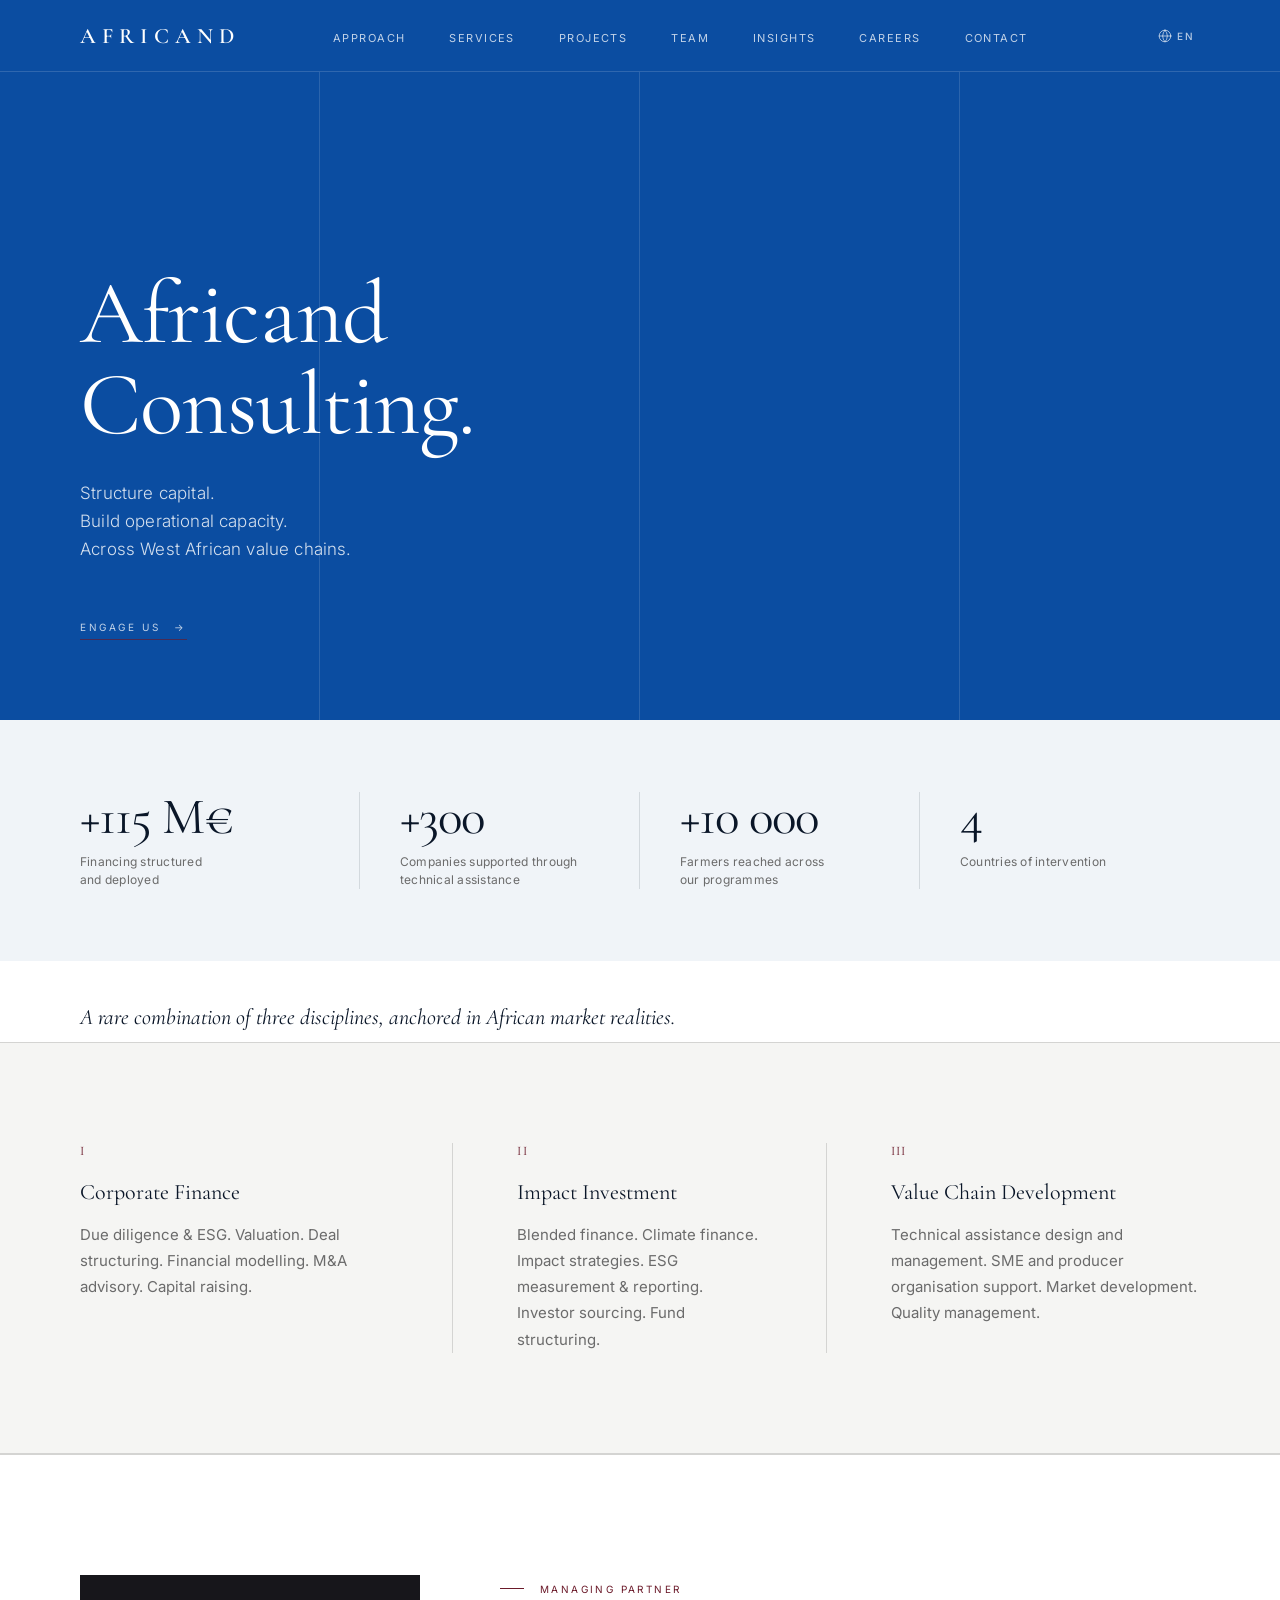
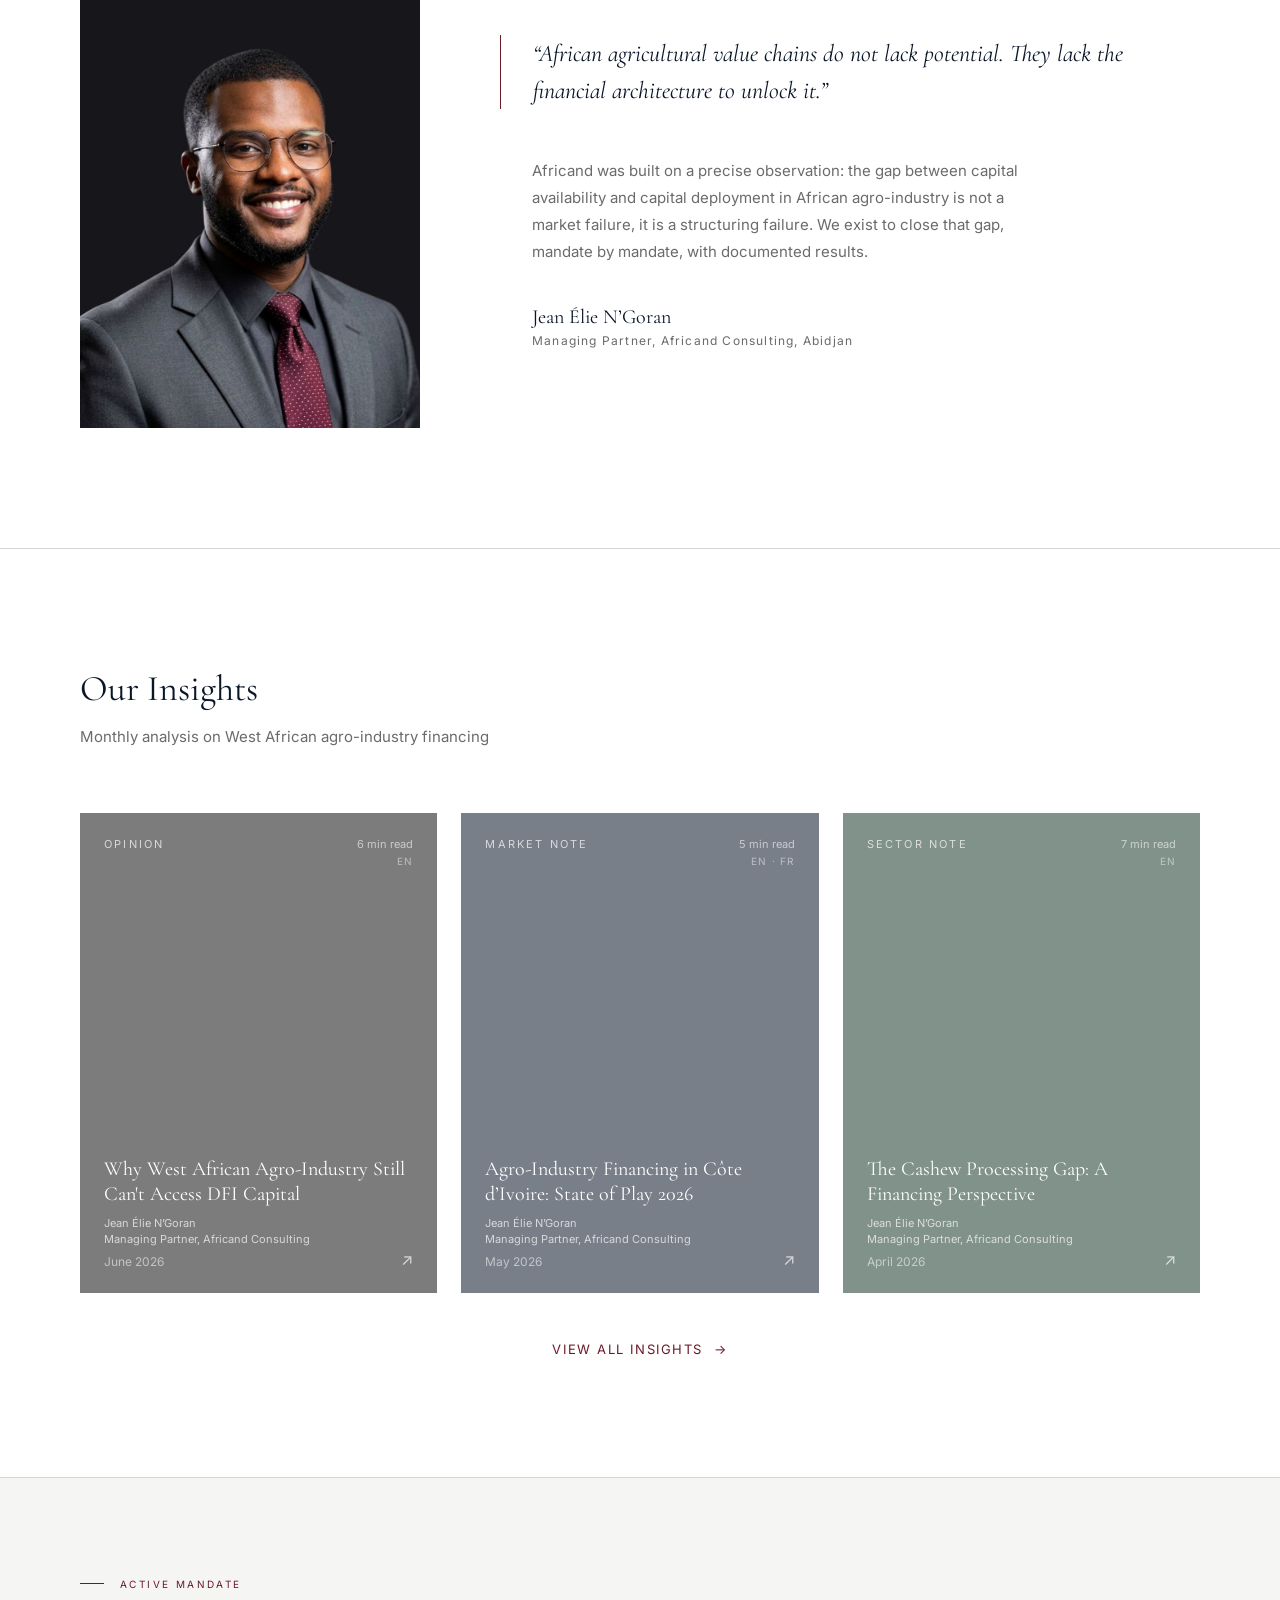
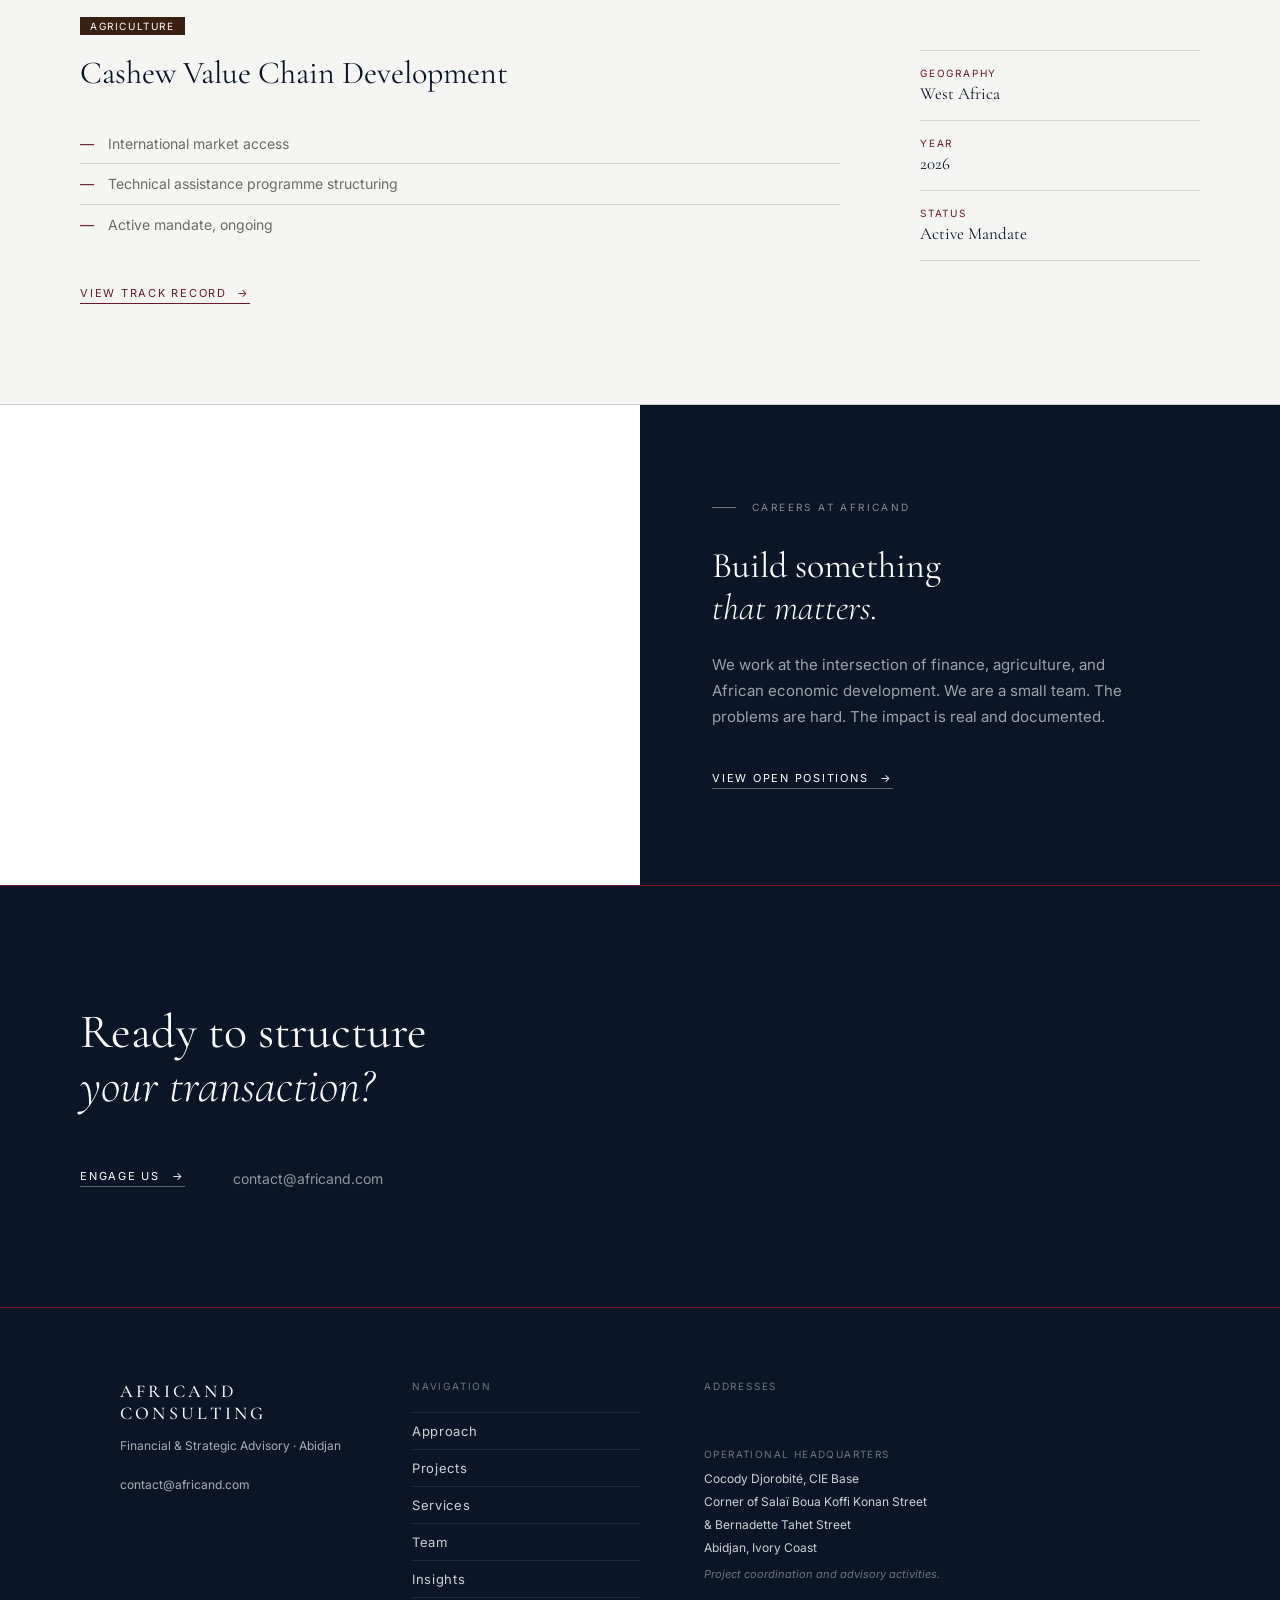
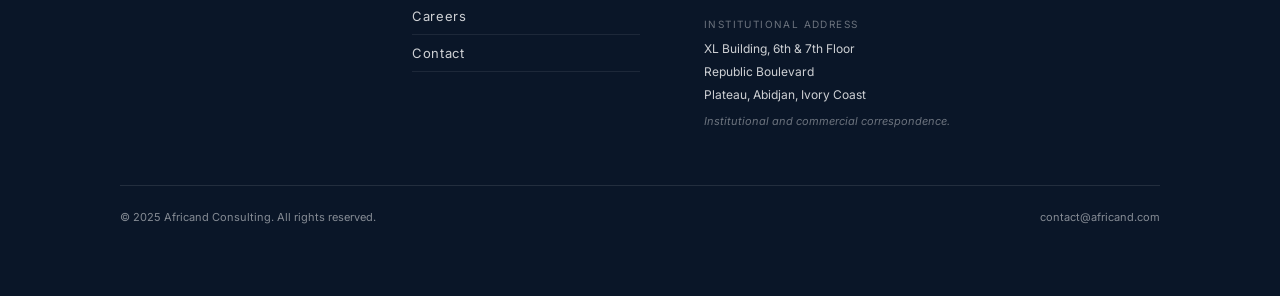
==== commit a3c04788: "Hero: Lazard-style — short title + 3 taglines, bottom-left positioning Co-Authored-By: Claude Sonnet" ====
--- a/Afrincand consulting final/index.html
+++ b/Afrincand consulting final/index.html
@@ -55,17 +55,18 @@
     <div class="hero-light" aria-hidden="true"></div>
     <div class="hero-vignette" aria-hidden="true"></div>
 
-    <!-- Contenu gauche -->
+    <!-- Contenu -->
     <div class="hero-inner">
-      <p class="hero-eyebrow" data-en="West Africa · Agro-Industry Advisory" data-fr="Afrique de l&#8217;Ouest · Conseil Agro-Industrie">West Africa · Agro-Industry Advisory</p>
       <h1 class="hero-title"
-        data-en="We structure capital<br>and build operational<br><em>capacity across African<br>agricultural value chains.</em>"
-        data-fr="Nous structurons des financements<br>et renfon&#231;ons les capacit&#233;s<br>op&#233;rationnelles dans les fili&#232;res<br>agricoles africaines.">
-        We structure capital<br>
-        and build operational<br>
-        <em>capacity across African<br>agricultural value chains.</em>
+        data-en="Africand Consulting."
+        data-fr="Africand Consulting.">
+        Africand Consulting.
       </h1>
-      <p class="hero-sub" data-en="Competitive, inclusive, and sustainable agricultural value chains." data-fr="Des cha&#238;nes de valeur agricole comp&#233;titives, inclusives et durables.">Competitive, inclusive, and sustainable agricultural value chains.</p>
+      <div class="hero-taglines">
+        <p data-en="Structure capital." data-fr="Structurer le capital.">Structure capital.</p>
+        <p data-en="Build operational capacity." data-fr="Renforcer les capacit&#233;s.">Build operational capacity.</p>
+        <p data-en="Across West African value chains." data-fr="&#192; travers les fili&#232;res d&#8217;Afrique de l&#8217;Ouest.">Across West African value chains.</p>
+      </div>
       <a href="contact.html" class="hero-cta">
         <span data-en="Engage Us" data-fr="Nous Contacter">Engage Us</span> <span class="arrow">&#8594;</span>
       </a>
--- a/Afrincand consulting final/css/index.css
+++ b/Afrincand consulting final/css/index.css
@@ -201,73 +201,38 @@
 .hero-counter  { display: none; }
 
 .hero-inner {
-  max-width: 640px;
+  max-width: 720px;
   position: relative;
   z-index: 10;
-  flex: 1;
-}
-
-/* ── EYEBROW — LABEL INSTITUTIONNEL ────────────────────── */
-.hero-eyebrow {
-  font-family: var(--font-sans);
-  font-size: 10px;
-  font-weight: 400;
-  letter-spacing: 0.32em;
-  text-transform: uppercase;
-  color: rgba(255, 255, 255, 0.80);
-  margin-bottom: 48px;
-  display: flex;
-  align-items: center;
-  gap: 20px;
-  opacity: 0;
-  animation: fadeInUp 0.9s cubic-bezier(0.22, 1, 0.36, 1) 0.15s forwards;
-}
-
-.hero-eyebrow::before {
-  content: '';
-  display: block;
-  width: 32px;
-  height: 1px;
-  background: var(--bordeaux);
-  flex-shrink: 0;
-}
-
-/* ── TITRE — PRÉCIS, SERIF, AUTORITAIRE ─────────────────── */
+}
+
+/* ── TITRE PRINCIPAL ────────────────────────────────────── */
 .hero-title {
   font-family: var(--font-serif);
-  font-weight: 300;
-  font-size: clamp(44px, 5.6vw, 74px);
-  line-height: 1.07;
-  letter-spacing: -0.02em;
+  font-weight: 400;
+  font-size: clamp(52px, 7vw, 96px);
+  line-height: 1.02;
+  letter-spacing: -0.01em;
   color: #FFFFFF;
-  margin-bottom: 40px;
+  margin-bottom: 28px;
   opacity: 0;
-  animation: heroTitleReveal 1.1s cubic-bezier(0.22, 1, 0.36, 1) 0.35s forwards;
-}
-
-.hero-title em {
-  font-style: italic;
-  font-weight: 300;
-  color: rgba(255, 255, 255, 0.80);
-}
-
-.hero-title strong {
-  font-weight: 400;
-  color: #FFFFFF;
-}
-
-/* ── SOUS-TITRE ─────────────────────────────────────────── */
-.hero-sub {
-  font-family: var(--font-sans);
-  font-size: 14px;
-  font-weight: 300;
-  letter-spacing: 0.06em;
-  color: rgba(255, 255, 255, 0.85);
-  line-height: 1.75;
-  max-width: 400px;
+  animation: heroTitleReveal 1.1s cubic-bezier(0.22, 1, 0.36, 1) 0.2s forwards;
+}
+
+/* ── TAGLINES — 3 LIGNES COURTES ────────────────────────── */
+.hero-taglines {
   margin-bottom: 52px;
   opacity: 0;
-  animation: fadeInUp 0.9s cubic-bezier(0.22, 1, 0.36, 1) 0.65s forwards;
+  animation: fadeInUp 0.9s cubic-bezier(0.22, 1, 0.36, 1) 0.55s forwards;
+}
+
+.hero-taglines p {
+  font-family: var(--font-sans);
+  font-size: 17px;
+  font-weight: 300;
+  color: rgba(255, 255, 255, 0.82);
+  line-height: 1.65;
+  letter-spacing: 0.01em;
 }
 
 /* ── CTA — DISCRET, INSTITUTIONNEL ─────────────────────── */
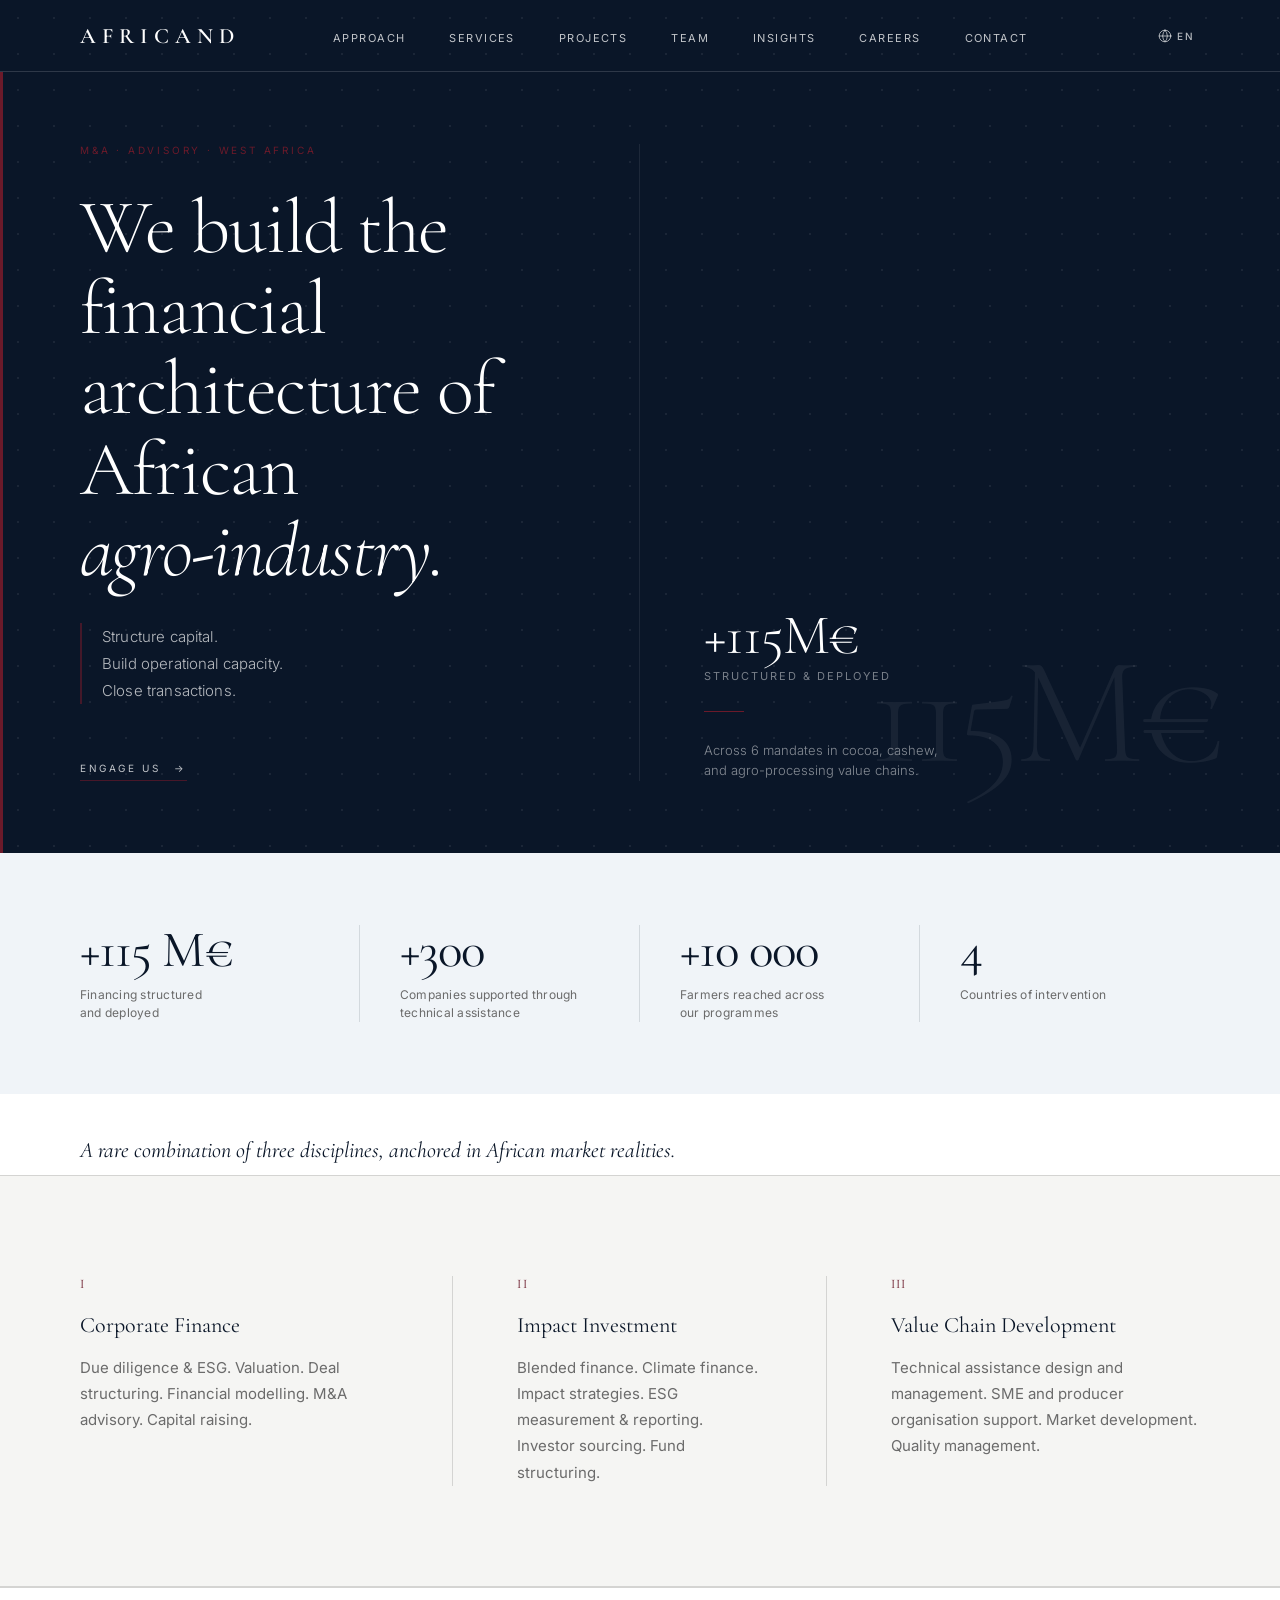
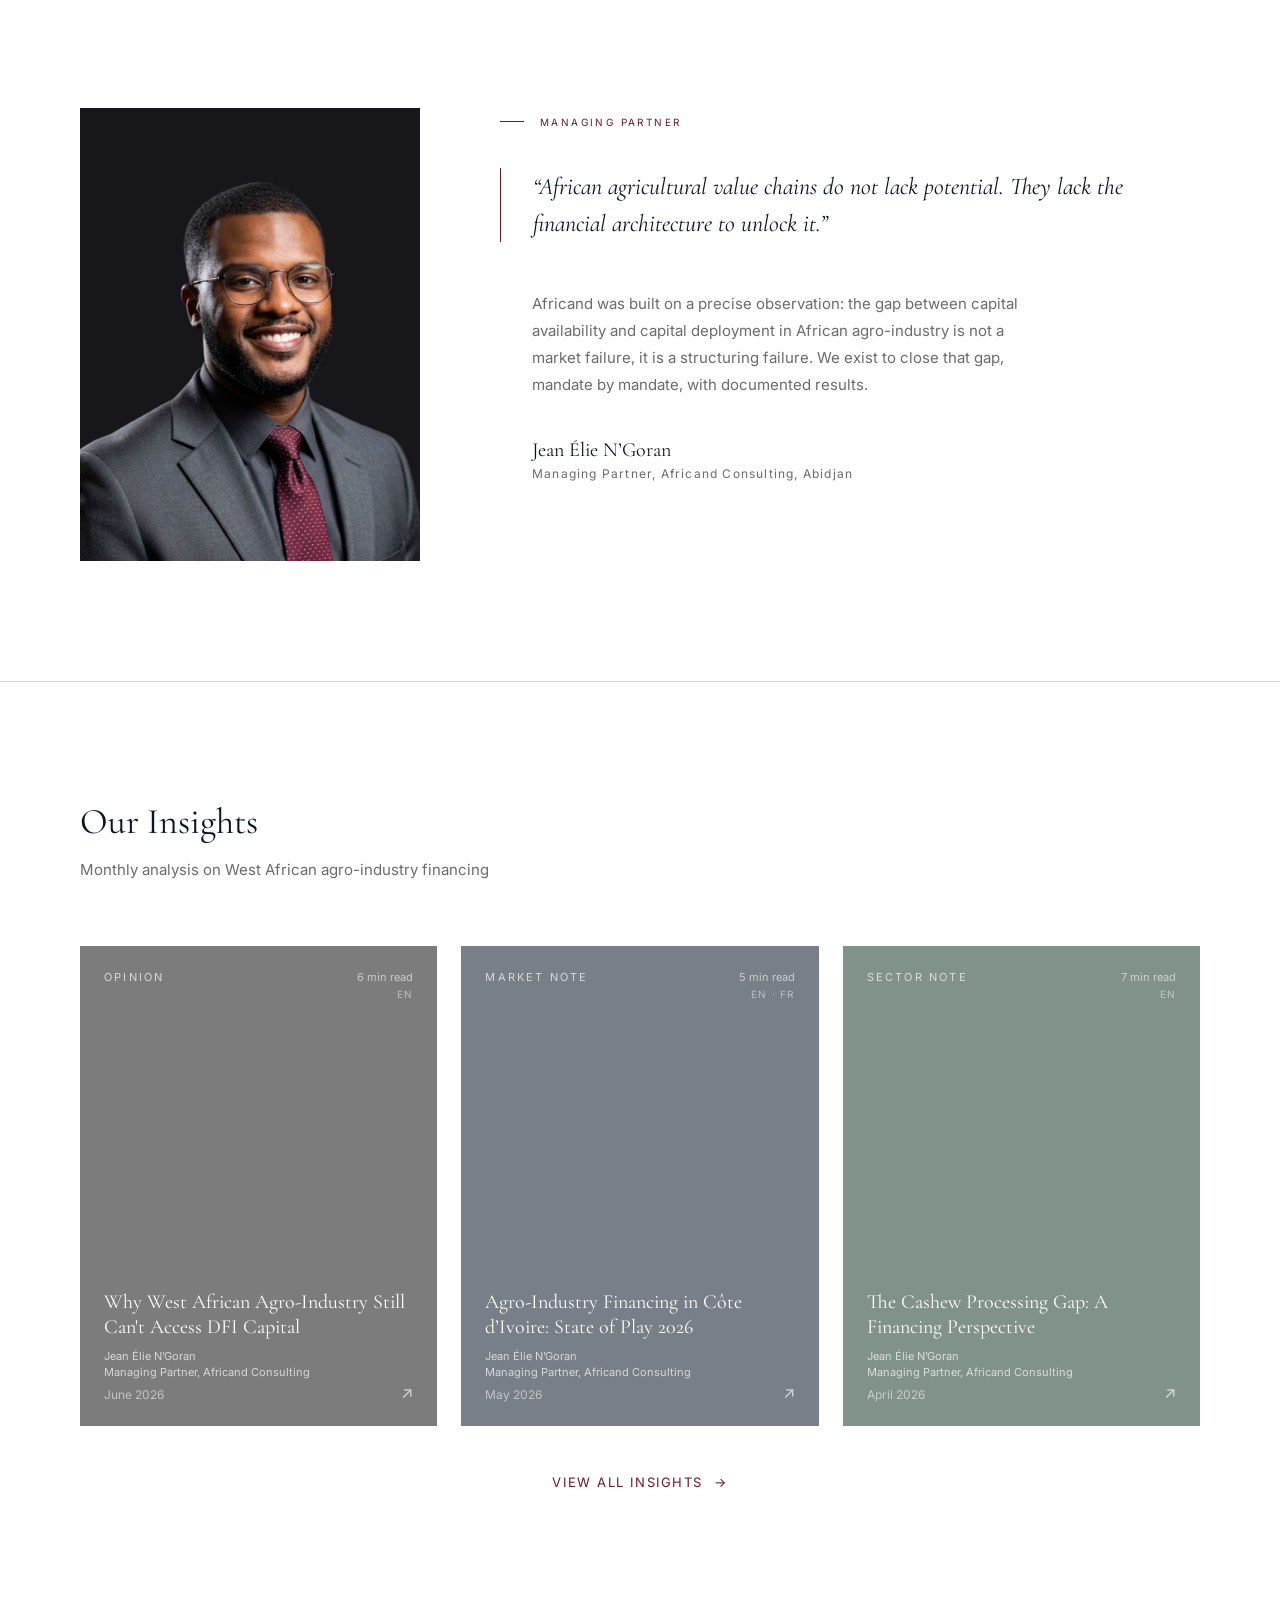
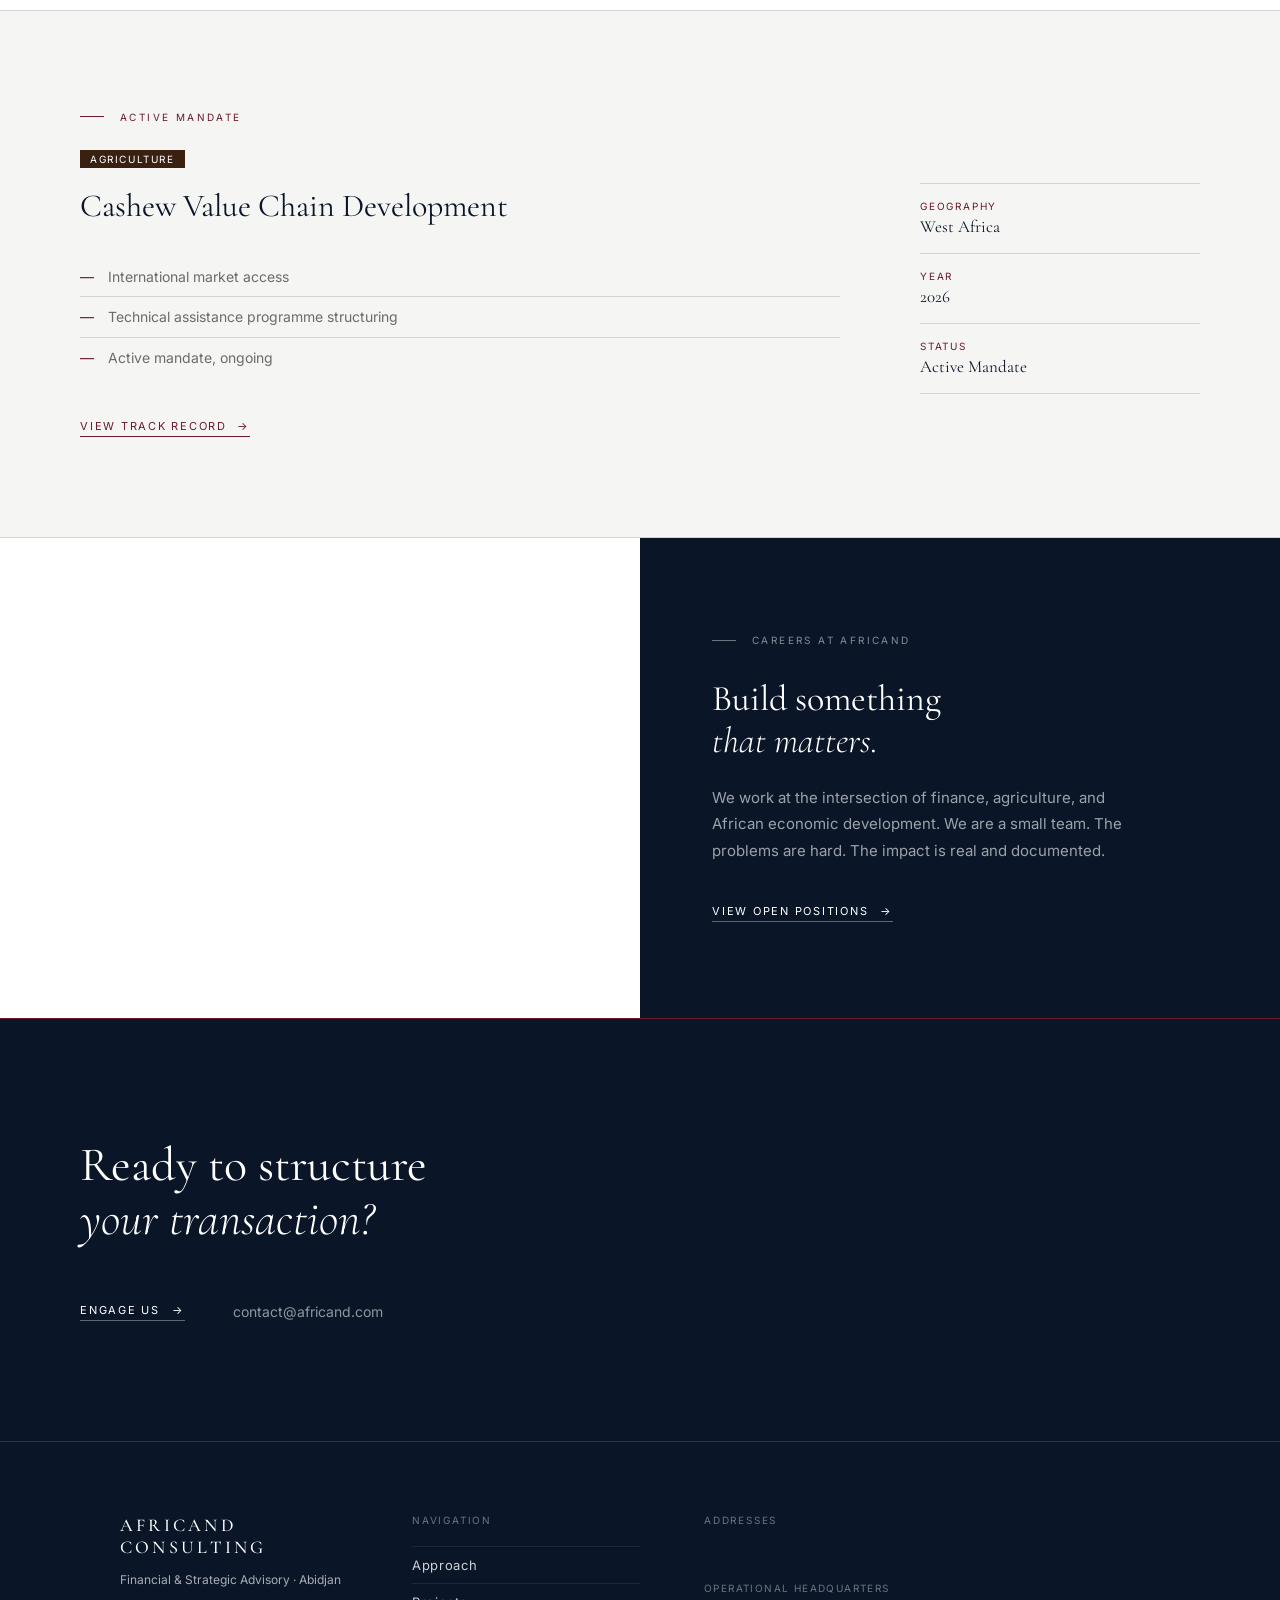
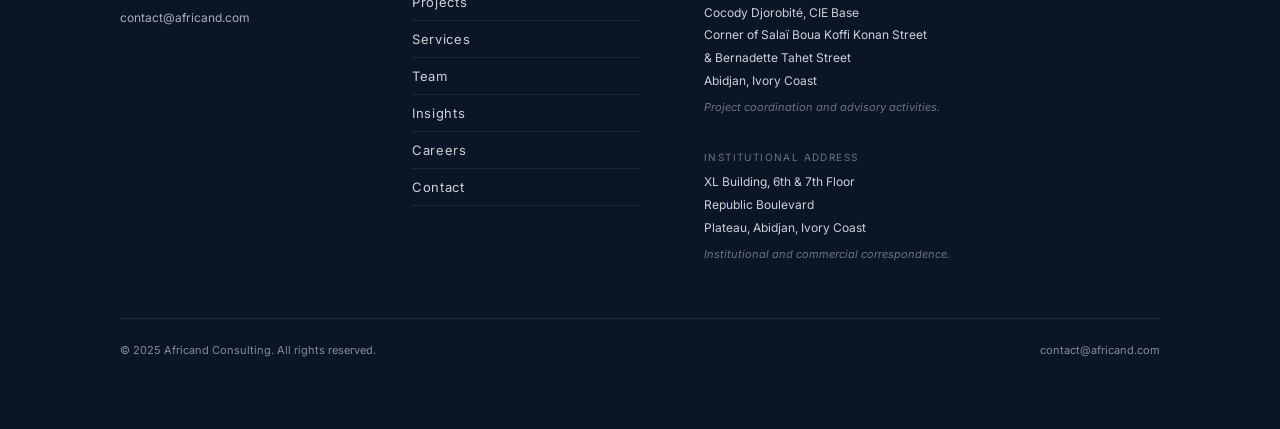
==== commit 4b46fdd0: "Hero: original 2-column editorial design Layout: - Grid 2 colonnes : texte gauche / stat accent droi" ====
--- a/Afrincand consulting final/index.html
+++ b/Afrincand consulting final/index.html
@@ -55,21 +55,35 @@
     <div class="hero-light" aria-hidden="true"></div>
     <div class="hero-vignette" aria-hidden="true"></div>
 
-    <!-- Contenu -->
+    <!-- Colonne gauche — texte -->
     <div class="hero-inner">
+      <p class="hero-label" data-en="M&amp;A · Advisory · West Africa" data-fr="M&amp;A · Conseil · Afrique de l&#8217;Ouest">M&amp;A · Advisory · West Africa</p>
       <h1 class="hero-title"
-        data-en="Africand Consulting."
-        data-fr="Africand Consulting.">
-        Africand Consulting.
+        data-en="We build the financial<br>architecture of African<br><em>agro-industry.</em>"
+        data-fr="Nous construisons l&#8217;architecture<br>financi&#232;re de l&#8217;agro-industrie<br><em>africaine.</em>">
+        We build the financial<br>
+        architecture of African<br>
+        <em>agro-industry.</em>
       </h1>
       <div class="hero-taglines">
         <p data-en="Structure capital." data-fr="Structurer le capital.">Structure capital.</p>
         <p data-en="Build operational capacity." data-fr="Renforcer les capacit&#233;s.">Build operational capacity.</p>
-        <p data-en="Across West African value chains." data-fr="&#192; travers les fili&#232;res d&#8217;Afrique de l&#8217;Ouest.">Across West African value chains.</p>
+        <p data-en="Close transactions." data-fr="Finaliser les transactions.">Close transactions.</p>
       </div>
       <a href="contact.html" class="hero-cta">
         <span data-en="Engage Us" data-fr="Nous Contacter">Engage Us</span> <span class="arrow">&#8594;</span>
       </a>
+    </div>
+
+    <!-- Colonne droite — stat accent -->
+    <div class="hero-stat-accent">
+      <span class="has-number" aria-hidden="true">115M€</span>
+      <div class="has-line">
+        <span class="has-value">+115M€</span>
+        <span class="has-desc" data-en="Structured &amp; deployed" data-fr="Structur&#233;s &amp; d&#233;ploy&#233;s">Structured &amp; deployed</span>
+      </div>
+      <div class="has-divider"></div>
+      <p class="has-sub" data-en="Across 6 mandates in cocoa, cashew, and agro-processing value chains." data-fr="Sur 6 mandats dans les fili&#232;res cacao, noix de cajou et transformation agro-industrielle.">Across 6 mandates in cocoa, cashew, and agro-processing value chains.</p>
     </div>
 
 
--- a/Afrincand consulting final/css/index.css
+++ b/Afrincand consulting final/css/index.css
@@ -122,76 +122,40 @@
 }
 
 /* ── §1 HERO — M&A PREMIUM ──────────────────────────────── */
+/* ── HERO ── Layout 2 colonnes, fond navy, grille de points ── */
 .hero {
-  min-height: 80vh;
-  padding: calc(72px + 80px) 80px 80px;
-  background: #0B4DA1;
-  display: flex;
-  flex-direction: row;
-  justify-content: flex-start;
-  align-items: flex-end;
+  min-height: 88vh;
+  padding: calc(72px + 72px) 80px 72px;
+  background: #0A1628;
+  display: grid;
+  grid-template-columns: 1fr 1fr;
+  align-items: end;
   position: relative;
   overflow: hidden;
-  gap: 64px;
-}
-
-/* Lignes de colonnes verticales — style institutionnel */
+  gap: 0;
+}
+
+/* Grille de points — texture financière */
 .hero::before {
   content: '';
   position: absolute;
-  inset: 72px 0 0 0;
-  background-image:
-    linear-gradient(to right, transparent calc(25% - 1px), rgba(255,255,255,0.13) calc(25% - 1px), rgba(255,255,255,0.13) 25%, transparent 25%),
-    linear-gradient(to right, transparent calc(50% - 1px), rgba(255,255,255,0.13) calc(50% - 1px), rgba(255,255,255,0.13) 50%, transparent 50%),
-    linear-gradient(to right, transparent calc(75% - 1px), rgba(255,255,255,0.13) calc(75% - 1px), rgba(255,255,255,0.13) 75%, transparent 75%);
+  inset: 0;
+  background-image: radial-gradient(circle, rgba(255,255,255,0.07) 1px, transparent 1px);
+  background-size: 36px 36px;
   pointer-events: none;
   z-index: 1;
 }
 
-/* Slideshow background */
-.hero-slideshow {
-  position: absolute;
-  inset: 0;
-  z-index: 0;
-  pointer-events: none;
-}
-
-/* Overlay très sombre — la vidéo est texture, pas sujet */
-.hero-slideshow::before {
+/* Barre bordeaux gauche — signature de marque */
+.hero::after {
   content: '';
   position: absolute;
-  inset: 0;
-  background:
-    linear-gradient(to top, rgba(4, 9, 15, 0.96) 0%, rgba(4, 9, 15, 0.72) 40%, rgba(4, 9, 15, 0.50) 100%),
-    linear-gradient(to right, rgba(4, 9, 15, 0.88) 0%, rgba(4, 9, 15, 0.28) 65%);
-  z-index: 2;
-}
-
-.hero-slideshow::after {
-  display: none;
-}
-
-.hero-slide {
-  position: absolute;
-  inset: 0;
-  background-size: cover;
-  background-position: center;
-  opacity: 0;
-  transition: opacity 2s ease-in-out;
-  z-index: 1;
-}
-
-.hero-slide.active {
-  opacity: 1;
-}
-
-.hero-video {
-  width: 100%;
-  height: 100%;
-  object-fit: cover;
-  position: absolute;
-  inset: 0;
-  filter: grayscale(0.5) brightness(0.5);
+  top: 72px;
+  left: 0;
+  width: 3px;
+  bottom: 0;
+  background: var(--bordeaux);
+  z-index: 5;
 }
 
 /* Désactivés */
@@ -200,39 +164,130 @@
 .hero-vignette { display: none; }
 .hero-counter  { display: none; }
 
+/* Colonne gauche — texte */
 .hero-inner {
-  max-width: 720px;
   position: relative;
   z-index: 10;
+  padding-right: 64px;
+  border-right: 1px solid rgba(255,255,255,0.08);
+}
+
+/* ── LABEL HAUT ─────────────────────────────────────────── */
+.hero-label {
+  font-family: var(--font-sans);
+  font-size: 10px;
+  font-weight: 400;
+  letter-spacing: 0.28em;
+  text-transform: uppercase;
+  color: var(--bordeaux);
+  margin-bottom: 32px;
+  opacity: 0;
+  animation: fadeInUp 0.7s ease 0.1s forwards;
 }
 
 /* ── TITRE PRINCIPAL ────────────────────────────────────── */
 .hero-title {
   font-family: var(--font-serif);
-  font-weight: 400;
-  font-size: clamp(52px, 7vw, 96px);
-  line-height: 1.02;
-  letter-spacing: -0.01em;
+  font-weight: 300;
+  font-size: clamp(48px, 6vw, 82px);
+  line-height: 1.05;
+  letter-spacing: -0.02em;
   color: #FFFFFF;
-  margin-bottom: 28px;
+  margin-bottom: 32px;
   opacity: 0;
-  animation: heroTitleReveal 1.1s cubic-bezier(0.22, 1, 0.36, 1) 0.2s forwards;
+  animation: heroTitleReveal 1.1s cubic-bezier(0.22, 1, 0.36, 1) 0.25s forwards;
 }
 
 /* ── TAGLINES — 3 LIGNES COURTES ────────────────────────── */
 .hero-taglines {
   margin-bottom: 52px;
+  padding-left: 20px;
+  border-left: 2px solid rgba(107, 26, 42, 0.6);
   opacity: 0;
-  animation: fadeInUp 0.9s cubic-bezier(0.22, 1, 0.36, 1) 0.55s forwards;
+  animation: fadeInUp 0.9s cubic-bezier(0.22, 1, 0.36, 1) 0.5s forwards;
 }
 
 .hero-taglines p {
   font-family: var(--font-sans);
-  font-size: 17px;
+  font-size: 15px;
   font-weight: 300;
-  color: rgba(255, 255, 255, 0.82);
-  line-height: 1.65;
+  color: rgba(255, 255, 255, 0.70);
+  line-height: 1.8;
   letter-spacing: 0.01em;
+}
+
+/* ── COLONNE DROITE — STAT WATERMARK ────────────────────── */
+.hero-stat-accent {
+  position: relative;
+  z-index: 10;
+  padding-left: 64px;
+  display: flex;
+  flex-direction: column;
+  justify-content: flex-end;
+  align-items: flex-start;
+  gap: 12px;
+}
+
+.has-number {
+  font-family: var(--font-serif);
+  font-weight: 300;
+  font-size: clamp(80px, 12vw, 160px);
+  line-height: 0.9;
+  letter-spacing: -0.04em;
+  color: rgba(255, 255, 255, 0.06);
+  display: block;
+  position: absolute;
+  bottom: 0;
+  right: -20px;
+  white-space: nowrap;
+  pointer-events: none;
+  user-select: none;
+}
+
+.has-line {
+  display: flex;
+  flex-direction: column;
+  gap: 6px;
+  opacity: 0;
+  animation: fadeInUp 1s ease 0.7s forwards;
+}
+
+.has-value {
+  font-family: var(--font-serif);
+  font-weight: 300;
+  font-size: clamp(36px, 4.5vw, 56px);
+  color: #FFFFFF;
+  line-height: 1;
+  letter-spacing: -0.02em;
+}
+
+.has-desc {
+  font-family: var(--font-sans);
+  font-size: 11px;
+  font-weight: 400;
+  letter-spacing: 0.18em;
+  text-transform: uppercase;
+  color: rgba(255, 255, 255, 0.45);
+}
+
+.has-divider {
+  width: 40px;
+  height: 1px;
+  background: var(--bordeaux);
+  margin: 16px 0;
+  opacity: 0;
+  animation: fadeInUp 1s ease 0.85s forwards;
+}
+
+.has-sub {
+  font-family: var(--font-sans);
+  font-size: 13px;
+  font-weight: 300;
+  color: rgba(255, 255, 255, 0.50);
+  line-height: 1.6;
+  opacity: 0;
+  animation: fadeInUp 1s ease 1s forwards;
+  max-width: 260px;
 }
 
 /* ── CTA — DISCRET, INSTITUTIONNEL ─────────────────────── */
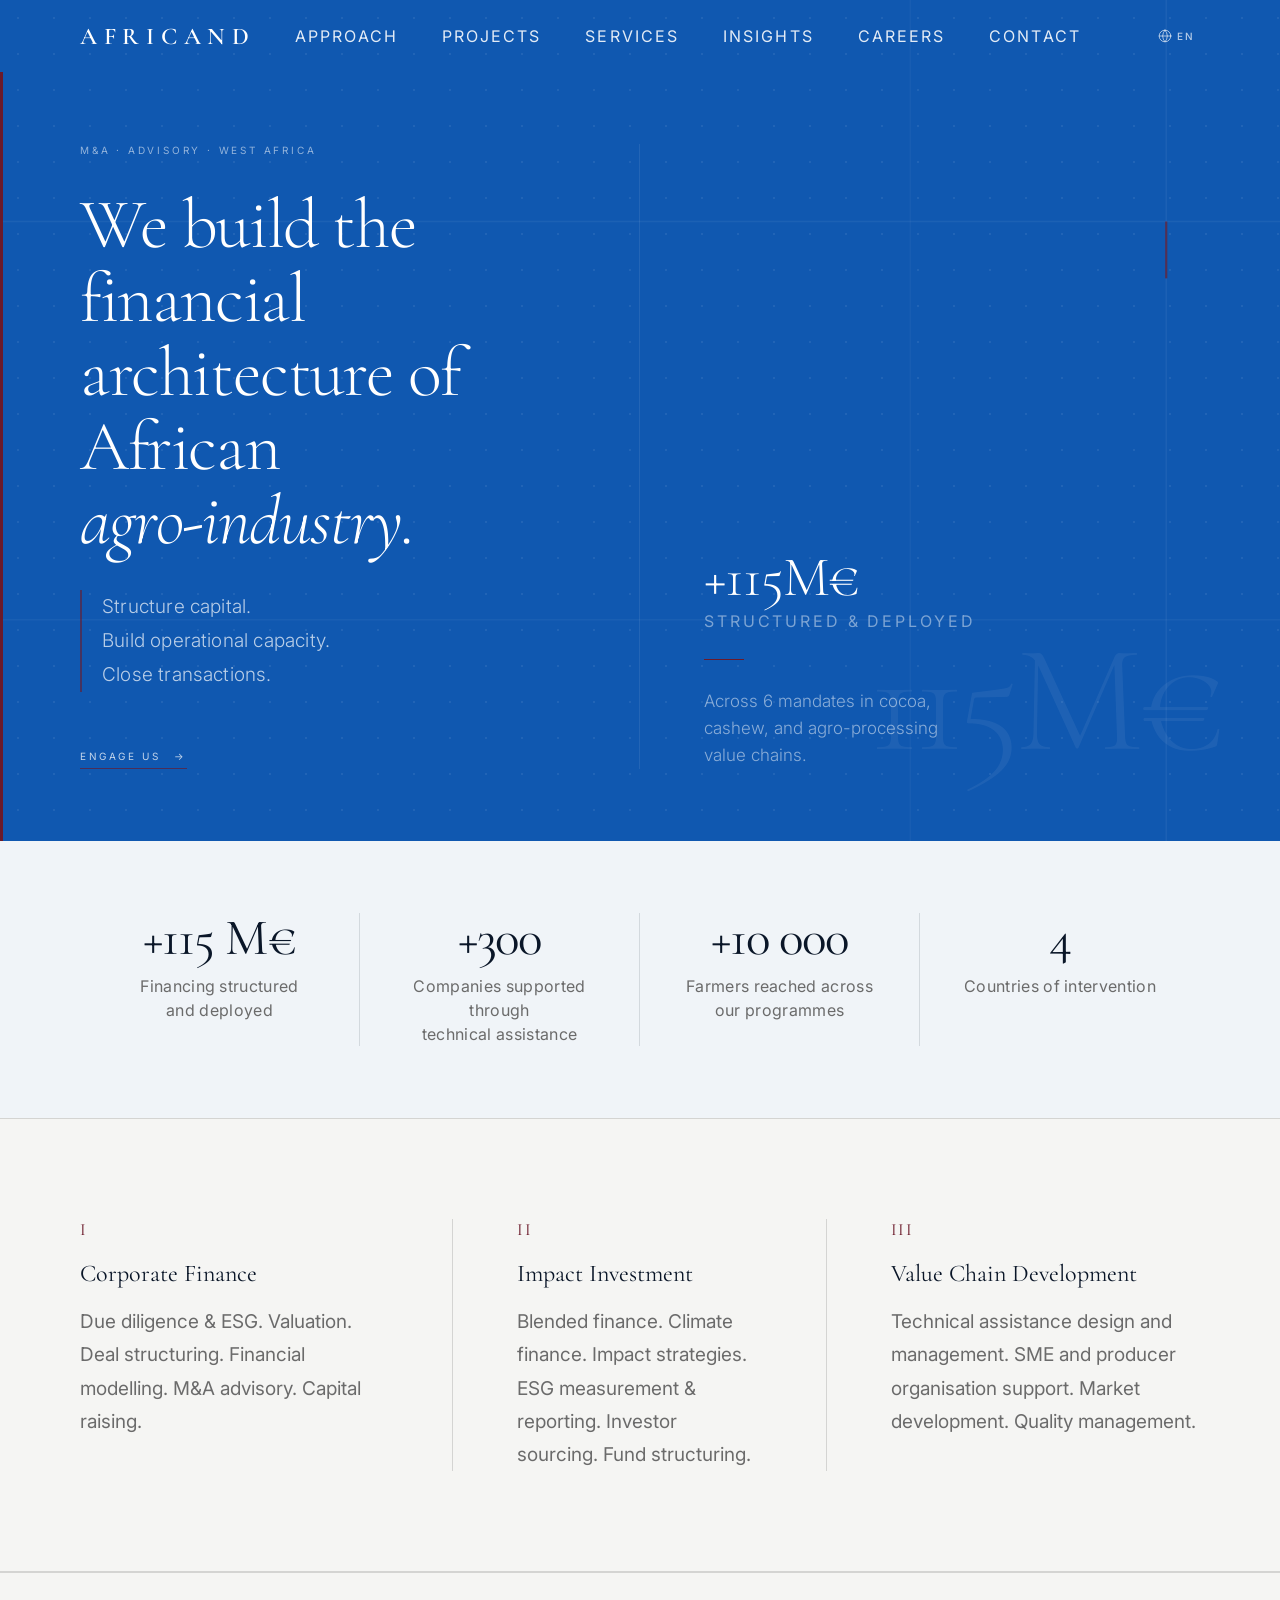
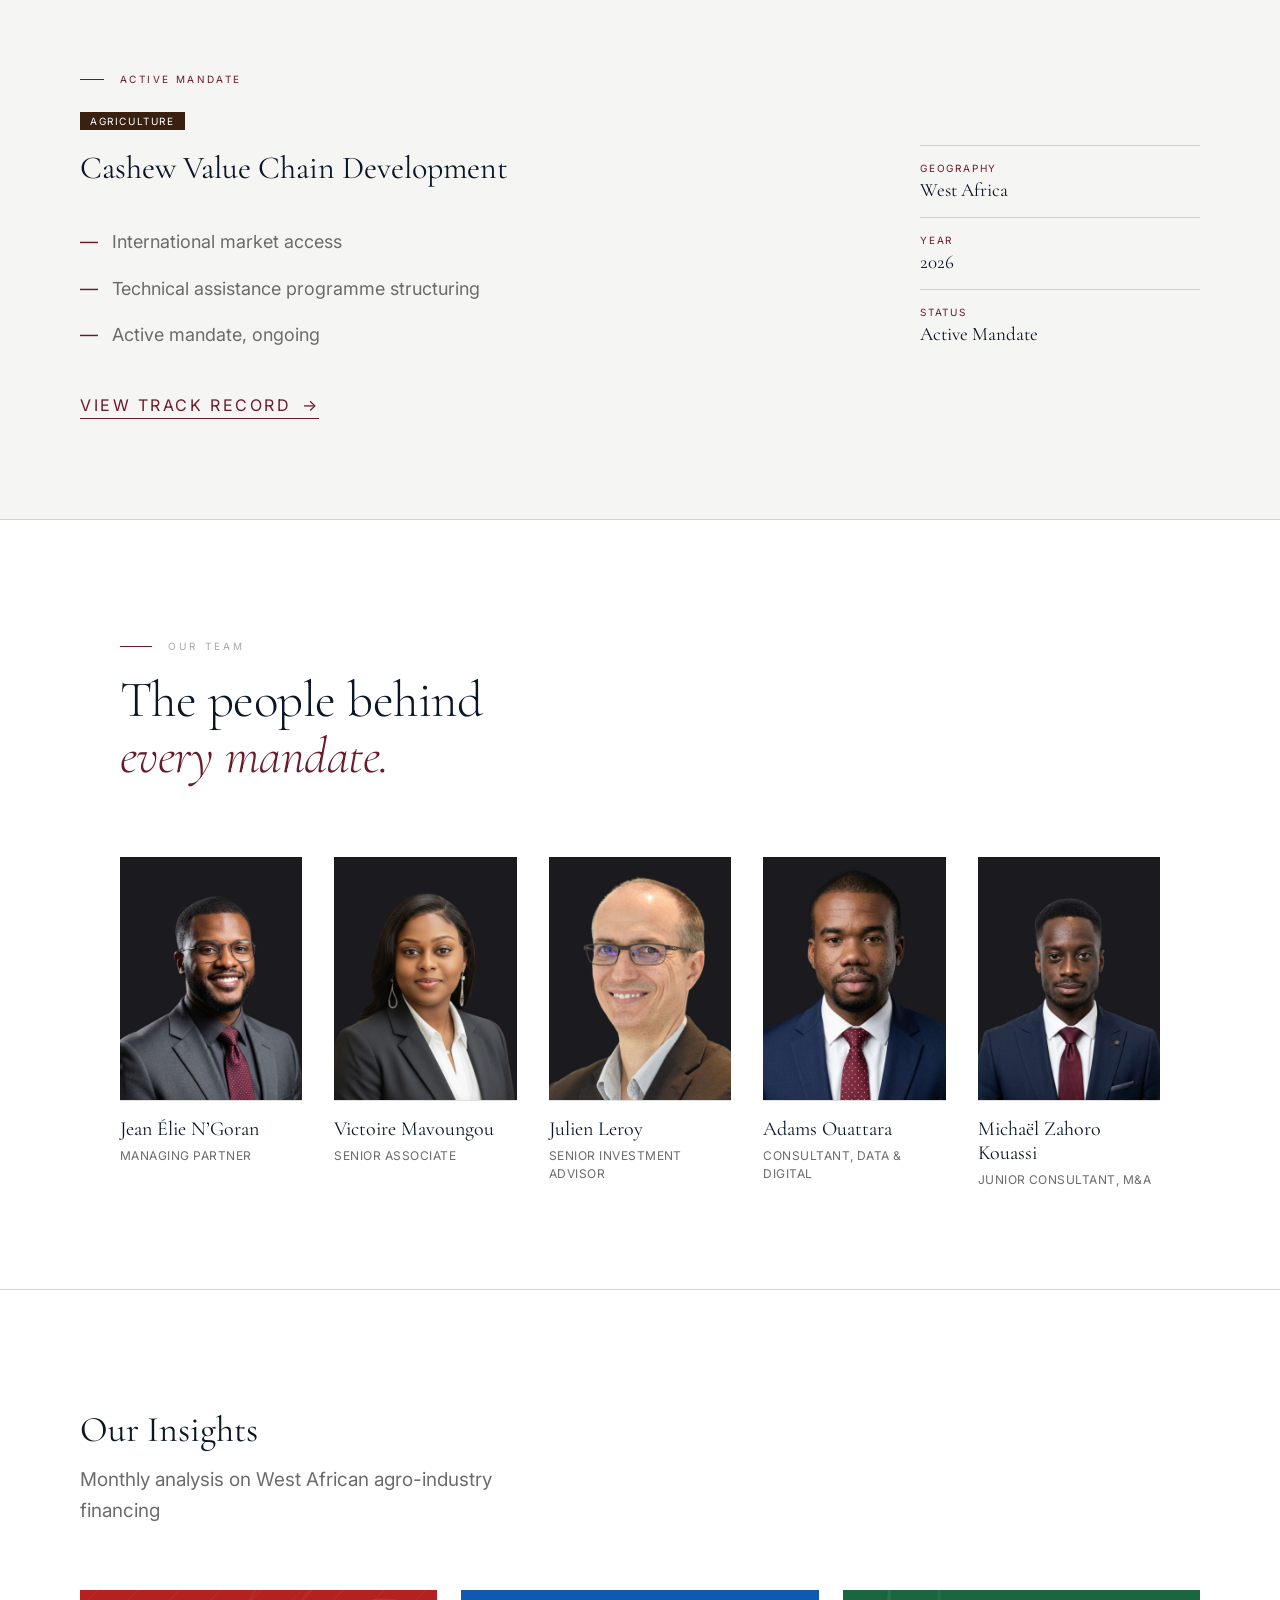
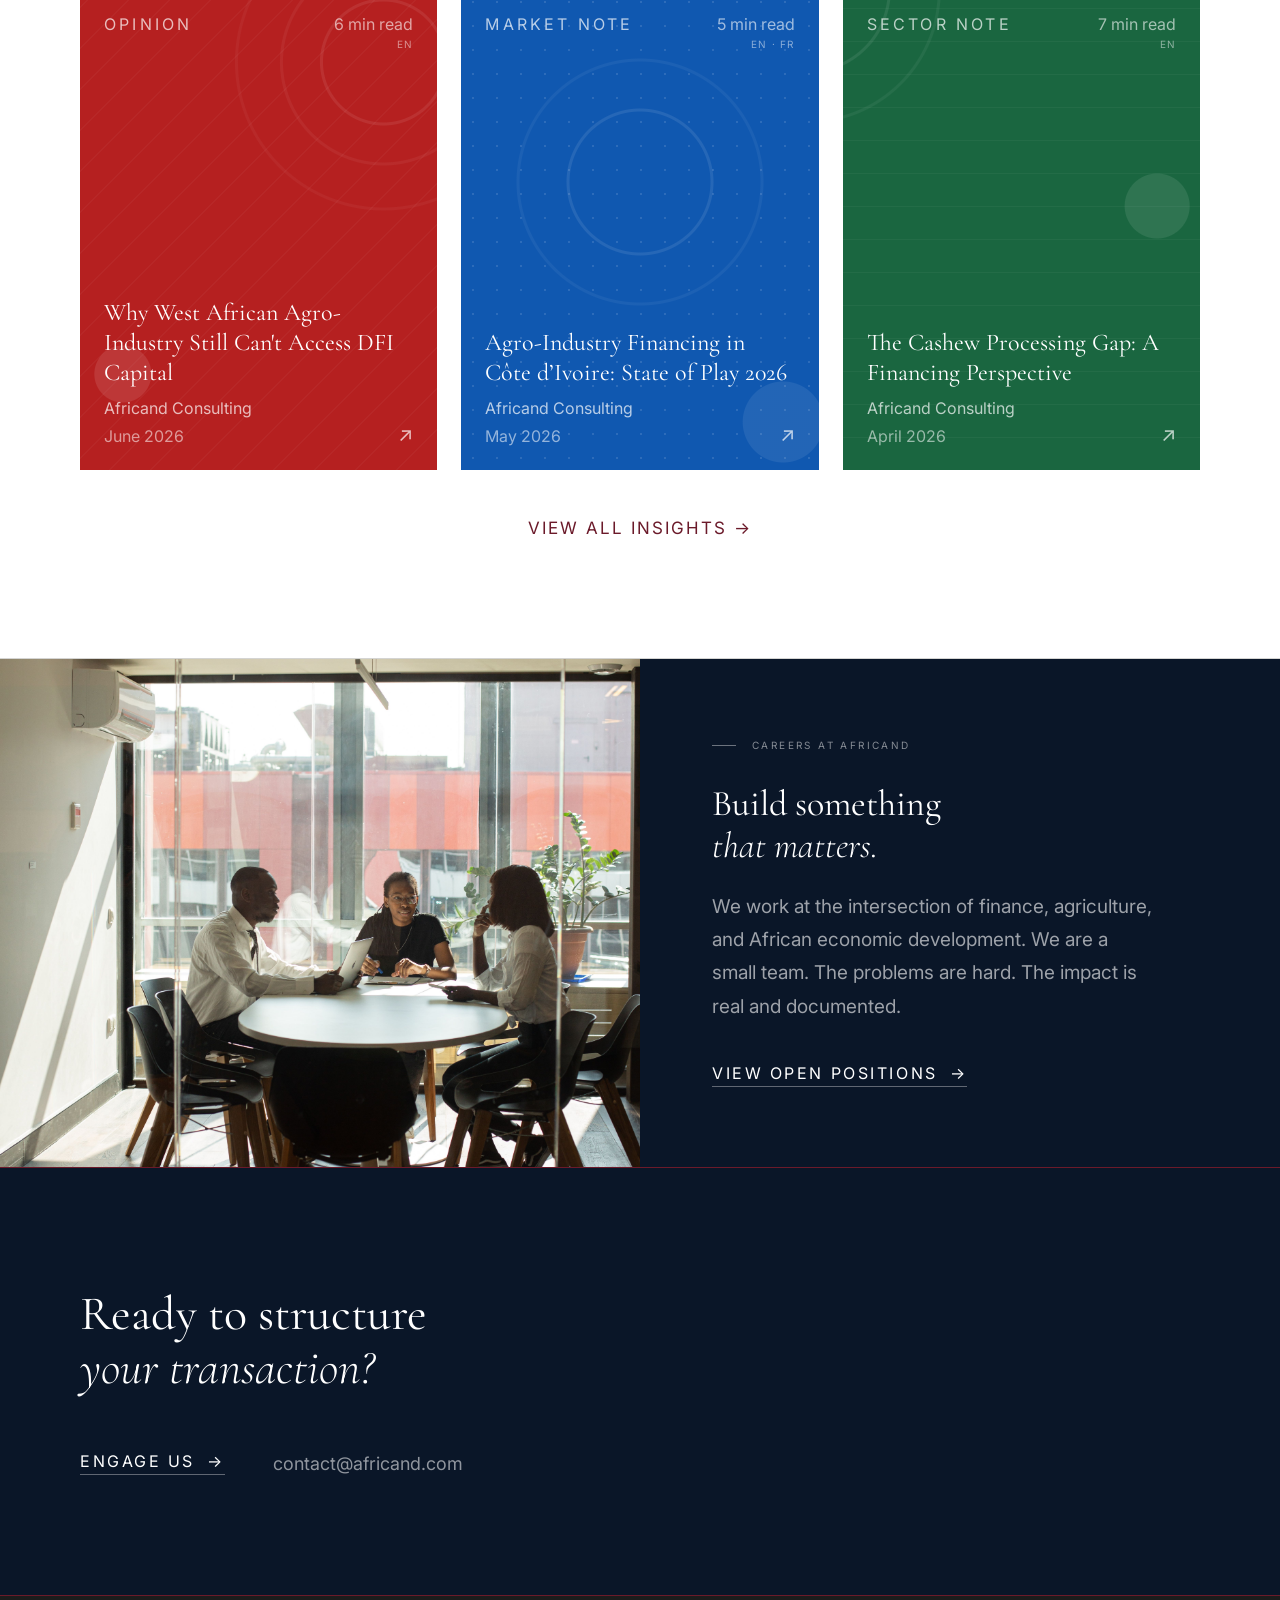
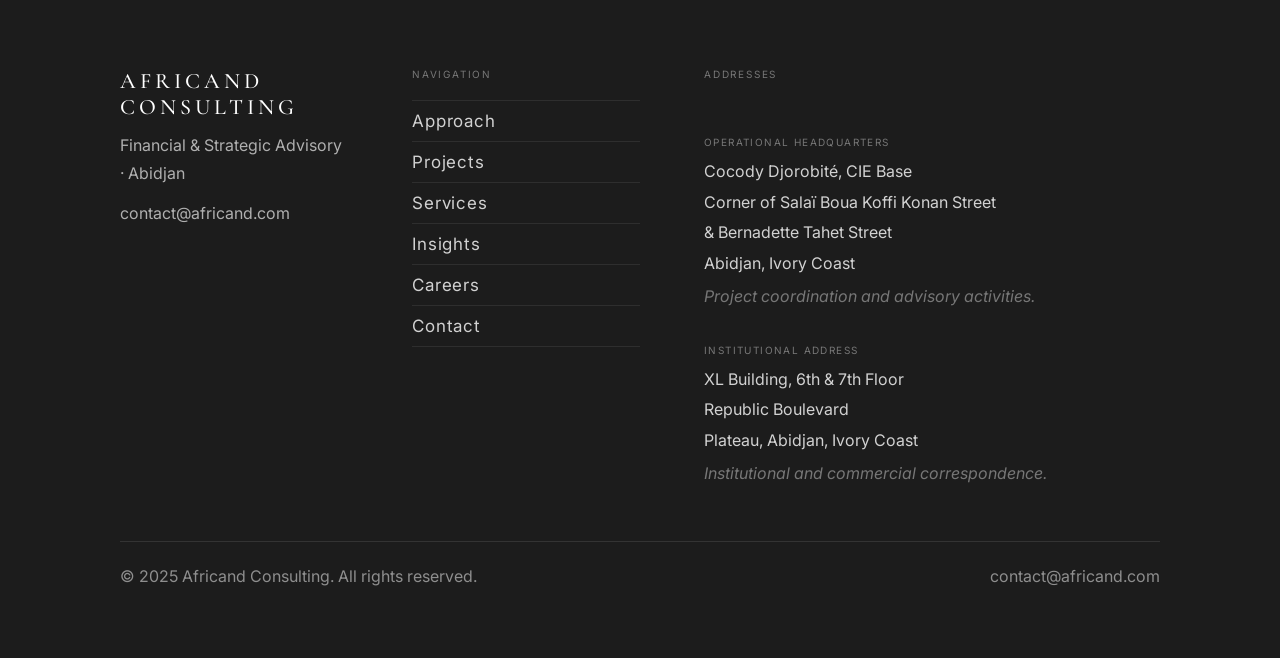
==== commit b0ac274e: "Refonte complète : mobile premium, nav uniforme, bilingue, footer dark - Nav mobile : logo + burger " ====
--- a/Afrincand consulting final/index.html
+++ b/Afrincand consulting final/index.html
@@ -3,7 +3,7 @@
 
 <head>
   <meta charset="UTF-8" />
-  <meta name="viewport" content="width=device-width, initial-scale=1.0" />
+  <meta name="viewport" content="width=device-width, initial-scale=1.0, viewport-fit=cover" />
   <meta name="description" content="M&A and strategic advisory for agro-industrial value chains across West Africa. We structure capital and build operational capacity." />
   <meta property="og:type"        content="website" />
   <meta property="og:title"       content="Africand Consulting — West Africa Agro-Industry Advisory" />
@@ -21,6 +21,7 @@
     href="https://fonts.googleapis.com/css2?family=Cormorant+Garamond:ital,wght@0,300;0,400;0,500;0,600;1,300;1,400;1,500&family=Inter:wght@300;400;500&display=swap"
     rel="stylesheet" />
   <link rel="stylesheet" href="css/index.css">
+  <link rel="stylesheet" href="css/nav-mobile.css">
 </head>
 
 <body>
@@ -30,12 +31,18 @@
     <a href="index.html" class="nav-logo">Africand</a>
     <ul class="nav-links" id="navLinks">
       <li><a href="approach.html" data-en="Approach" data-fr="Approche">Approach</a></li>
+      <li><a href="projects.html" data-en="Projects" data-fr="Projets">Projects</a></li>
       <li><a href="services.html" data-en="Services" data-fr="Services">Services</a></li>
-      <li><a href="projects.html" data-en="Projects" data-fr="Projets">Projects</a></li>
-      <li><a href="team.html" data-en="Team" data-fr="&#201;quipe">Team</a></li>
       <li><a href="insights.html" data-en="Insights" data-fr="Publications">Insights</a></li>
       <li><a href="careers.html" data-en="Careers" data-fr="Carri&#232;res">Careers</a></li>
       <li><a href="contact.html" data-en="Contact" data-fr="Contact">Contact</a></li>
+      <li class="nav-lang-mobile">
+        <button class="nav-lang-btn" onclick="toggleLang()" aria-label="Switch language">
+          <svg width="14" height="14" viewBox="0 0 24 24" fill="none" stroke="currentColor" stroke-width="1.5" stroke-linecap="round" stroke-linejoin="round"><circle cx="12" cy="12" r="10"/><path d="M2 12h20"/><path d="M12 2a15.3 15.3 0 0 1 4 10 15.3 15.3 0 0 1-4 10 15.3 15.3 0 0 1-4-10 15.3 15.3 0 0 1 4-10z"/></svg>
+          <span data-en="Language" data-fr="Langue">Language</span>
+          <span class="lang-current-mobile">EN</span>
+        </button>
+      </li>
     </ul>
     <button class="nav-burger" id="burger" aria-label="Menu">
       <span></span><span></span><span></span>
@@ -48,22 +55,32 @@
     </div>
   </nav>
 
-  <!-- §1 HERO — BLEU NUIT PREMIUM -->
+  <!-- §1 HERO -->
   <section class="hero">
-
-    <!-- Overlays -->
     <div class="hero-light" aria-hidden="true"></div>
     <div class="hero-vignette" aria-hidden="true"></div>
 
-    <!-- Colonne gauche — texte -->
+    <!-- Éléments décoratifs géométriques -->
+    <div class="hero-deco" aria-hidden="true">
+      <svg class="hero-deco-svg" viewBox="0 0 900 600" fill="none" xmlns="http://www.w3.org/2000/svg" preserveAspectRatio="xMidYMid slice">
+        <!-- Trait vertical droit -->
+        <line x1="820" y1="0" x2="820" y2="600" stroke="rgba(255,255,255,0.06)" stroke-width="1"/>
+        <!-- Trait vertical secondaire -->
+        <line x1="640" y1="0" x2="640" y2="600" stroke="rgba(255,255,255,0.04)" stroke-width="1"/>
+        <!-- Trait horizontal haut -->
+        <line x1="0" y1="160" x2="900" y2="160" stroke="rgba(255,255,255,0.05)" stroke-width="1"/>
+        <!-- Trait horizontal bas -->
+        <line x1="0" y1="440" x2="900" y2="440" stroke="rgba(255,255,255,0.04)" stroke-width="1"/>
+        <!-- Accent bordeaux — petit trait vertical -->
+        <line x1="820" y1="160" x2="820" y2="200" stroke="rgba(107,26,42,0.7)" stroke-width="1.5"/>
+      </svg>
+    </div>
     <div class="hero-inner">
       <p class="hero-label" data-en="M&amp;A · Advisory · West Africa" data-fr="M&amp;A · Conseil · Afrique de l&#8217;Ouest">M&amp;A · Advisory · West Africa</p>
       <h1 class="hero-title"
         data-en="We build the financial<br>architecture of African<br><em>agro-industry.</em>"
         data-fr="Nous construisons l&#8217;architecture<br>financi&#232;re de l&#8217;agro-industrie<br><em>africaine.</em>">
-        We build the financial<br>
-        architecture of African<br>
-        <em>agro-industry.</em>
+        We build the financial<br>architecture of African<br><em>agro-industry.</em>
       </h1>
       <div class="hero-taglines">
         <p data-en="Structure capital." data-fr="Structurer le capital.">Structure capital.</p>
@@ -74,8 +91,6 @@
         <span data-en="Engage Us" data-fr="Nous Contacter">Engage Us</span> <span class="arrow">&#8594;</span>
       </a>
     </div>
-
-    <!-- Colonne droite — stat accent -->
     <div class="hero-stat-accent">
       <span class="has-number" aria-hidden="true">115M€</span>
       <div class="has-line">
@@ -85,279 +100,218 @@
       <div class="has-divider"></div>
       <p class="has-sub" data-en="Across 6 mandates in cocoa, cashew, and agro-processing value chains." data-fr="Sur 6 mandats dans les fili&#232;res cacao, noix de cajou et transformation agro-industrielle.">Across 6 mandates in cocoa, cashew, and agro-processing value chains.</p>
     </div>
-
-
-
-
   </section>
 
   <!-- §2 CHIFFRES CLÉS -->
   <section class="stats-bloc">
     <div class="stat-item" id="stat1">
       <p class="stat-number">+115 M€</p>
-      <p class="stat-label" data-en="Financing structured<br>and deployed"
-        data-fr="Financements octroy&#233;s<br>ou cibl&#233;s">Financing structured<br>and deployed</p>
+      <p class="stat-label" data-en="Financing structured<br>and deployed" data-fr="Financements octroy&#233;s<br>ou cibl&#233;s">Financing structured<br>and deployed</p>
     </div>
     <div class="stat-item" id="stat2">
       <p class="stat-number">+300</p>
-      <p class="stat-label" data-en="Companies supported through<br>technical assistance"
-        data-fr="Entreprises<br>accompagn&#233;es">Companies supported through<br>technical
-        assistance</p>
+      <p class="stat-label" data-en="Companies supported through<br>technical assistance" data-fr="Entreprises<br>accompagn&#233;es">Companies supported through<br>technical assistance</p>
     </div>
     <div class="stat-item" id="stat3">
       <p class="stat-number">+10 000</p>
-      <p class="stat-label" data-en="Farmers reached across<br>our programmes"
-        data-fr="Agriculteurs<br>impact&#233;s">Farmers reached across<br>our programmes</p>
+      <p class="stat-label" data-en="Farmers reached across<br>our programmes" data-fr="Agriculteurs<br>impact&#233;s">Farmers reached across<br>our programmes</p>
     </div>
     <div class="stat-item" id="stat4">
       <p class="stat-number">4</p>
-      <p class="stat-label" data-en="Countries of intervention"
-        data-fr="Pays d'intervention">Countries of intervention</p>
-    </div>
-  </section>
-
-  <!-- §3 EXPERTISE LABEL -->
-  <div class="expertise-label" id="expLabel">
-    <p class="exp-headline" data-en="A rare combination of three disciplines, anchored in African market realities."
-      data-fr="Une combinaison rare de trois disciplines, ancr&#233;e dans les r&#233;alit&#233;s des march&#233;s africains.">
-      A rare combination of three disciplines, anchored in African market realities.</p>
-  </div>
-
-  <!-- §4 TROIS VALEURS -->
+      <p class="stat-label" data-en="Countries of intervention" data-fr="Pays d'intervention">Countries of intervention</p>
+    </div>
+  </section>
+
+  <!-- §3 EXPERTISE — TROIS DISCIPLINES -->
   <section class="values-bloc">
     <div class="values-grid" id="valuesGrid">
       <div class="value-col">
         <span class="val-num">I</span>
         <h3 class="val-title" data-en="Corporate Finance" data-fr="Finance d&#8217;Entreprise">Corporate Finance</h3>
-        <p class="val-body"
-          data-en="Due diligence &amp; ESG. Valuation. Deal structuring. Financial modelling. M&amp;A advisory. Capital raising."
-          data-fr="Due diligence &amp; ESG. Valorisation. Structuration. Mod&eacute;lisation financi&egrave;re. Conseil M&amp;A. Lev&eacute;e de fonds.">
-          Due diligence &amp; ESG. Valuation. Deal structuring. Financial modelling. M&amp;A advisory. Capital raising.
-        </p>
+        <p class="val-body" data-en="Due diligence &amp; ESG. Valuation. Deal structuring. Financial modelling. M&amp;A advisory. Capital raising." data-fr="Due diligence &amp; ESG. Valorisation. Structuration. Mod&eacute;lisation financi&egrave;re. Conseil M&amp;A. Lev&eacute;e de fonds.">Due diligence &amp; ESG. Valuation. Deal structuring. Financial modelling. M&amp;A advisory. Capital raising.</p>
       </div>
       <div class="value-col">
         <span class="val-num">II</span>
         <h3 class="val-title" data-en="Impact Investment" data-fr="Investissement &#224; Impact">Impact Investment</h3>
-        <p class="val-body"
-          data-en="Blended finance. Climate finance. Impact strategies. ESG measurement &amp; reporting. Investor sourcing. Fund structuring."
-          data-fr="Finance mixte. Finance climatique. Strat&eacute;gies d&apos;impact. Mesure &amp; reporting ESG. Identification d&apos;investisseurs. Structuration de fonds.">
-          Blended finance. Climate finance. Impact strategies. ESG measurement &amp; reporting. Investor sourcing. Fund
-          structuring.</p>
+        <p class="val-body" data-en="Blended finance. Climate finance. Impact strategies. ESG measurement &amp; reporting. Investor sourcing. Fund structuring." data-fr="Finance mixte. Finance climatique. Strat&eacute;gies d&apos;impact. Mesure &amp; reporting ESG. Identification d&apos;investisseurs. Structuration de fonds.">Blended finance. Climate finance. Impact strategies. ESG measurement &amp; reporting. Investor sourcing. Fund structuring.</p>
       </div>
       <div class="value-col">
         <span class="val-num">III</span>
-        <h3 class="val-title" data-en="Value Chain Development" data-fr="D&#233;veloppement de Fili&#232;res">Value
-          Chain Development</h3>
-        <p class="val-body"
-          data-en="Technical assistance design and management. SME and producer organisation support. Market development. Quality management."
-          data-fr="Conception et gestion de l&apos;assistance technique. Appui aux PME et aux organisations de producteurs. D&eacute;veloppement des march&eacute;s. Gestion de la qualit&eacute;.">
-          Technical assistance design and management. SME and producer organisation support. Market development. Quality
-          management.</p>
-      </div>
-    </div>
-  </section>
-
-  <!-- MANAGING PARTNER -->
-  <section class="partner-bloc" id="partnerEl">
-    <div class="partner-photo" style="background:none;overflow:hidden;">
-      <img loading="lazy" src="images/team/jean-elie-ngoran.jpeg" alt="Jean Élie N'Goran"
-        style="width:100%;height:100%;object-fit:cover;object-position:center top;filter:contrast(1.02) brightness(1.0);" />
-    </div>
-    <div class="partner-content">
-      <p class="partner-eyebrow" data-en="Managing Partner" data-fr="Associ&eacute; G&eacute;rant">Managing Partner</p>
-      <p class="partner-quote">
-        <span
-          data-en="&#8220;African agricultural value chains do not lack potential. They lack the financial architecture to unlock it.&#8221;"
-          data-fr="&#8220;Les fili&#232;res agricoles africaines ne manquent pas de potentiel. Il leur manque l&#8217;architecture financi&#232;re pour le lib&#233;rer.&#8221;">&#8220;African
-          agricultural value chains do not lack potential. They lack the financial architecture to unlock
-          it.&#8221;</span>
-      </p>
-      <p class="partner-body"
-        data-en="Africand was built on a precise observation: the gap between capital availability and capital deployment in African agro-industry is not a market failure, it is a structuring failure. We exist to close that gap, mandate by mandate, with documented results."
-        data-fr="Africand a &eacute;t&eacute; fond&eacute; sur une observation pr&eacute;cise : le foss&eacute; entre la disponibilit&eacute; des capitaux et leur d&eacute;ploiement dans l&apos;agro-industrie africaine n&apos;est pas un &eacute;chec de march&eacute;, c&apos;est un &eacute;chec de structuration. Nous existons pour combler ce foss&eacute;, mandat par mandat, avec des r&eacute;sultats document&eacute;s.">
-        Africand was built on a precise observation: the gap between capital availability
-        and capital deployment in African agro-industry is not a market failure,
-        it is a structuring failure. We exist to close that gap,
-        mandate by mandate, with documented results.
-      </p>
-      <div class="partner-sig">
-        <p class="partner-name">Jean &#201;lie N&#8217;Goran</p>
-        <p class="partner-title" data-en="Managing Partner, Africand Consulting, Abidjan"
-          data-fr="Associ&eacute; G&eacute;rant, Africand Consulting, Abidjan">Managing Partner, Africand Consulting,
-          Abidjan</p>
-      </div>
-    </div>
-  </section>
-
-  <!-- §4 INSIGHTS -->
+        <h3 class="val-title" data-en="Value Chain Development" data-fr="D&#233;veloppement de Fili&#232;res">Value Chain Development</h3>
+        <p class="val-body" data-en="Technical assistance design and management. SME and producer organisation support. Market development. Quality management." data-fr="Conception et gestion de l&apos;assistance technique. Appui aux PME et aux organisations de producteurs. D&eacute;veloppement des march&eacute;s. Gestion de la qualit&eacute;.">Technical assistance design and management. SME and producer organisation support. Market development. Quality management.</p>
+      </div>
+    </div>
+  </section>
+
+  <!-- §4 TRACK RECORD -->
+  <section class="latest-tx-bloc" id="latestTxEl">
+    <div class="ltx-left">
+      <p class="ltx-eyebrow" data-en="Active Mandate" data-fr="Mandat Actif">Active Mandate</p>
+      <span class="ltx-tag">Agriculture</span>
+      <h2 class="ltx-title" data-en="Cashew Value Chain Development" data-fr="D&#233;veloppement de la Fili&#232;re Cajou">Cashew Value Chain Development</h2>
+      <ul class="ltx-points">
+        <li data-en="International market access" data-fr="Acc&egrave;s au march&eacute; international">International market access</li>
+        <li data-en="Technical assistance programme structuring" data-fr="Structuration d&apos;un programme d&apos;assistance technique">Technical assistance programme structuring</li>
+        <li data-en="Active mandate, ongoing" data-fr="Mandat actif en cours">Active mandate, ongoing</li>
+      </ul>
+      <a href="projects.html" class="ltx-link"><span data-en="View Track Record" data-fr="Voir le Bilan de Transactions">View Track Record</span> <span class="arrow">&#8594;</span></a>
+    </div>
+    <div class="ltx-meta">
+      <div class="ltx-meta-row">
+        <span class="ltx-meta-key" data-en="Geography" data-fr="G&eacute;ographie">Geography</span>
+        <span class="ltx-meta-val" data-en="West Africa" data-fr="Afrique de l&apos;Ouest">West Africa</span>
+      </div>
+      <div class="ltx-meta-row">
+        <span class="ltx-meta-key" data-en="Year" data-fr="Ann&eacute;e">Year</span>
+        <span class="ltx-meta-val">2026</span>
+      </div>
+      <div class="ltx-meta-row">
+        <span class="ltx-meta-key" data-en="Status" data-fr="Statut">Status</span>
+        <span class="ltx-meta-val" data-en="Active Mandate" data-fr="Mandat Actif">Active Mandate</span>
+      </div>
+    </div>
+  </section>
+
+  <!-- §5 TEAM -->
+  <section class="team-section" id="teamEl">
+    <div class="team-section-header">
+      <p class="team-eyebrow" data-en="Our Team" data-fr="Notre &Eacute;quipe">Our Team</p>
+      <h2 class="team-section-title" data-en="The people behind every mandate." data-fr="Les personnes derri&egrave;re chaque mandat.">The people behind<br><em>every mandate.</em></h2>
+    </div>
+    <div class="team-grid">
+      <div class="team-card" data-reveal data-index="01">
+        <div class="team-card-photo">
+          <img loading="lazy" src="images/team/jean-elie-ngoran.jpeg" alt="Jean &Eacute;lie N'Goran" style="width:100%;height:100%;object-fit:cover;object-position:center top;" />
+        </div>
+        <div class="team-card-info">
+          <h3 class="team-card-name">Jean &#201;lie N&#8217;Goran</h3>
+          <p class="team-card-title" data-en="Managing Partner" data-fr="Associ&eacute; G&eacute;rant">Managing Partner</p>
+        </div>
+      </div>
+      <div class="team-card" data-reveal data-index="02">
+        <div class="team-card-photo">
+          <img loading="lazy" src="images/team/victoire-mavoungou.jpeg" alt="Victoire Mavoungou" style="width:100%;height:100%;object-fit:cover;object-position:center top;" />
+        </div>
+        <div class="team-card-info">
+          <h3 class="team-card-name">Victoire Mavoungou</h3>
+          <p class="team-card-title" data-en="Senior Associate" data-fr="Senior Associate">Senior Associate</p>
+        </div>
+      </div>
+      <div class="team-card" data-reveal data-index="03">
+        <div class="team-card-photo">
+          <img loading="lazy" src="images/team/julien-leroy.jpeg" alt="Julien Leroy" style="width:100%;height:100%;object-fit:cover;object-position:center top;" />
+        </div>
+        <div class="team-card-info">
+          <h3 class="team-card-name">Julien Leroy</h3>
+          <p class="team-card-title" data-en="Senior Investment Advisor" data-fr="Senior Investment Advisor">Senior Investment Advisor</p>
+        </div>
+      </div>
+      <div class="team-card" data-reveal data-index="04">
+        <div class="team-card-photo">
+          <img loading="lazy" src="images/team/hamed-adam-ouattara.jpeg" alt="Adams Ouattara" style="width:100%;height:100%;object-fit:cover;object-position:center top;" />
+        </div>
+        <div class="team-card-info">
+          <h3 class="team-card-name">Adams Ouattara</h3>
+          <p class="team-card-title" data-en="Consultant, Data &amp; Digital" data-fr="Consultant, Data &amp; Digital">Consultant, Data &amp; Digital</p>
+        </div>
+      </div>
+      <div class="team-card" data-reveal data-index="05">
+        <div class="team-card-photo">
+          <img loading="lazy" src="images/team/michael-kouassi.jpeg" alt="Micha&euml;l Zahoro Kouassi" style="width:100%;height:100%;object-fit:cover;object-position:center top;" />
+        </div>
+        <div class="team-card-info">
+          <h3 class="team-card-name">Micha&#235;l Zahoro Kouassi</h3>
+          <p class="team-card-title" data-en="Junior Consultant, M&amp;A" data-fr="Consultant Junior, M&amp;A">Junior Consultant, M&amp;A</p>
+        </div>
+      </div>
+    </div>
+  </section>
+
+  <!-- §6 MANAGING PARTNER — CITATION -->
+
+  <!-- §7 INSIGHTS -->
   <section class="insights-bloc">
-
     <div class="insights-header" id="insightsHeader">
       <h2 class="insights-section-title" data-en="Our Insights" data-fr="Nos Publications">Our Insights</h2>
-      <p class="insights-section-sub" data-en="Monthly analysis on West African agro-industry financing"
-        data-fr="Analyses mensuelles sur le financement de l&#8217;agro-industrie en Afrique de l&#8217;Ouest">Monthly
-        analysis on West African agro-industry financing</p>
-    </div>
-
+      <p class="insights-section-sub" data-en="Monthly analysis on West African agro-industry financing" data-fr="Analyses mensuelles sur le financement de l&#8217;agro-industrie en Afrique de l&#8217;Ouest">Monthly analysis on West African agro-industry financing</p>
+    </div>
     <div class="insights-grid">
-
-      <!-- Carte 1 — Opinion -->
       <a href="insights/why-west-african-agro-industry-cant-access-dfi-capital.html" class="insight-card" id="icard1">
-        <div class="card-img"
-          style="background-image:url('https://images.unsplash.com/photo-1486325212027-8081e485255e?w=900&q=80&auto=format&fit=crop')">
-        </div>
+        <div class="card-img"></div>
         <div class="card-overlay overlay-opinion"></div>
         <div class="card-content">
           <div class="card-top">
             <span class="card-tag">Opinion</span>
-            <div class="card-top-right">
-              <span class="card-readtime">6 min read</span>
-              <span class="card-lang">EN</span>
-            </div>
+            <div class="card-top-right"><span class="card-readtime">6 min read</span><span class="card-lang">EN</span></div>
           </div>
           <div class="card-bottom">
-            <h3 class="card-title" data-en="Why West African Agro-Industry Still Can't Access DFI Capital"
-              data-fr="Pourquoi l&apos;Agro-industrie Ouest-Africaine ne Peut Toujours Pas Acc&eacute;der aux Capitaux des IFD">
-              Why West African Agro-Industry Still Can't Access DFI Capital</h3>
-            <p class="card-author">Jean &#201;lie N&#8217;Goran<br><span data-en="Managing Partner, Africand Consulting"
-                data-fr="Associ&eacute; G&eacute;rant, Africand Consulting">Managing Partner, Africand Consulting</span>
-            </p>
+            <h3 class="card-title" data-en="Why West African Agro-Industry Still Can't Access DFI Capital" data-fr="Pourquoi l&apos;Agro-industrie Ouest-Africaine ne Peut Toujours Pas Acc&eacute;der aux Capitaux des IFD">Why West African Agro-Industry Still Can't Access DFI Capital</h3>
+            <p class="card-author">Africand Consulting</p>
             <p class="card-date">June 2026</p>
           </div>
         </div>
         <span class="card-arrow">&#8599;</span>
       </a>
-
-      <!-- Carte 2 — Market Note -->
       <a href="insights/agro-industry-financing-cote-divoire-2026.html" class="insight-card" id="icard2">
-        <div class="card-img"
-          style="background-image:url('https://images.unsplash.com/photo-1574323347407-f5e1ad6d020b?w=900&q=80&auto=format&fit=crop')">
-        </div>
+        <div class="card-img"></div>
         <div class="card-overlay overlay-market"></div>
         <div class="card-content">
           <div class="card-top">
             <span class="card-tag">Market Note</span>
-            <div class="card-top-right">
-              <span class="card-readtime">5 min read</span>
-              <span class="card-lang">EN &middot; FR</span>
-            </div>
+            <div class="card-top-right"><span class="card-readtime">5 min read</span><span class="card-lang">EN &middot; FR</span></div>
           </div>
           <div class="card-bottom">
-            <h3 class="card-title" data-en="Agro-Industry Financing in C&#244;te d&#8217;Ivoire: State of Play 2026"
-              data-fr="Financement de l&apos;Agro-industrie en C&ocirc;te d&apos;Ivoire : &Eacute;tat des Lieux 2026">
-              Agro-Industry Financing in C&#244;te d&#8217;Ivoire: State of Play 2026</h3>
-            <p class="card-author">Jean &#201;lie N&#8217;Goran<br><span data-en="Managing Partner, Africand Consulting"
-                data-fr="Associ&eacute; G&eacute;rant, Africand Consulting">Managing Partner, Africand Consulting</span>
-            </p>
+            <h3 class="card-title" data-en="Agro-Industry Financing in C&#244;te d&#8217;Ivoire: State of Play 2026" data-fr="Financement de l&apos;Agro-industrie en C&ocirc;te d&apos;Ivoire : &Eacute;tat des Lieux 2026">Agro-Industry Financing in C&#244;te d&#8217;Ivoire: State of Play 2026</h3>
+            <p class="card-author">Africand Consulting</p>
             <p class="card-date">May 2026</p>
           </div>
         </div>
         <span class="card-arrow">&#8599;</span>
       </a>
-
-      <!-- Carte 3 — Sector Note -->
       <a href="insights/cashew-processing-gap-financing.html" class="insight-card" id="icard3">
-        <div class="card-img"
-          style="background-image:url('https://images.unsplash.com/photo-1416879595882-3373a0480b5b?w=900&q=80&auto=format&fit=crop')">
-        </div>
+        <div class="card-img"></div>
         <div class="card-overlay overlay-sector"></div>
         <div class="card-content">
           <div class="card-top">
             <span class="card-tag">Sector Note</span>
-            <div class="card-top-right">
-              <span class="card-readtime">7 min read</span>
-              <span class="card-lang">EN</span>
-            </div>
+            <div class="card-top-right"><span class="card-readtime">7 min read</span><span class="card-lang">EN</span></div>
           </div>
           <div class="card-bottom">
-            <h3 class="card-title" data-en="The Cashew Processing Gap: A Financing Perspective"
-              data-fr="Le D&eacute;ficit de Transformation du Cajou : Une Perspective de Financement">The Cashew
-              Processing Gap: A Financing Perspective</h3>
-            <p class="card-author">Jean &#201;lie N&#8217;Goran<br><span data-en="Managing Partner, Africand Consulting"
-                data-fr="Associ&eacute; G&eacute;rant, Africand Consulting">Managing Partner, Africand Consulting</span>
-            </p>
+            <h3 class="card-title" data-en="The Cashew Processing Gap: A Financing Perspective" data-fr="Le D&eacute;ficit de Transformation du Cajou : Une Perspective de Financement">The Cashew Processing Gap: A Financing Perspective</h3>
+            <p class="card-author">Africand Consulting</p>
             <p class="card-date">April 2026</p>
           </div>
         </div>
         <span class="card-arrow">&#8599;</span>
       </a>
-
-    </div>
-
+    </div>
     <a href="insights.html" class="insights-viewall">
-      <span data-en="View all Insights" data-fr="Voir toutes les Publications">View all Insights</span>
-      &nbsp;<span>&#8594;</span>
+      <span data-en="View all Insights" data-fr="Voir toutes les Publications">View all Insights</span>&nbsp;<span>&#8594;</span>
     </a>
-
-  </section>
-
-  <!-- LATEST TRANSACTION -->
-  <section class="latest-tx-bloc" id="latestTxEl">
-    <div class="ltx-left">
-      <p class="ltx-eyebrow" data-en="Active Mandate" data-fr="Mandat Actif">Active Mandate</p>
-      <span class="ltx-tag">Agriculture</span>
-      <h2 class="ltx-title" data-en="Cashew Value Chain Development"
-        data-fr="D&#233;veloppement de la Fili&#232;re Cajou">Cashew Value Chain Development</h2>
-      <ul class="ltx-points">
-        <li data-en="International market access" data-fr="Acc&egrave;s au march&eacute; international">International
-          market access</li>
-        <li data-en="Technical assistance programme structuring"
-          data-fr="Structuration d&apos;un programme d&apos;assistance technique">Technical assistance programme
-          structuring</li>
-        <li data-en="Active mandate, ongoing" data-fr="Mandat actif en cours">Active mandate, ongoing</li>
-      </ul>
-      <a href="projects.html" class="ltx-link"><span data-en="View Track Record"
-          data-fr="Voir le Bilan de Transactions">View Track Record</span> <span class="arrow">&#8594;</span></a>
-    </div>
-    <div class="ltx-meta">
-      <div class="ltx-meta-row">
-        <span class="ltx-meta-key" data-en="Geography" data-fr="G&eacute;ographie">Geography</span>
-        <span class="ltx-meta-val" data-en="West Africa" data-fr="Afrique de l&apos;Ouest">West Africa</span>
-      </div>
-      <div class="ltx-meta-row">
-        <span class="ltx-meta-key" data-en="Year" data-fr="Ann&eacute;e">Year</span>
-        <span class="ltx-meta-val">2026</span>
-      </div>
-      <div class="ltx-meta-row">
-        <span class="ltx-meta-key" data-en="Status" data-fr="Statut">Status</span>
-        <span class="ltx-meta-val" data-en="Active Mandate" data-fr="Mandat Actif">Active Mandate</span>
-      </div>
-    </div>
-  </section>
-
-  <!-- CAREERS AT AFRICAND -->
+  </section>
+
+  <!-- §8 CAREERS -->
   <section class="careers-bloc" id="careersEl">
-    <div class="careers-photo"
-      style="background-image:url('images/js2.jpg')">
-    </div>
+
+    <div class="careers-photo" style="background-image:url('images/careers-office.jpg')"></div>
     <div class="careers-content">
-      <p class="careers-eyebrow" data-en="Careers at Africand" data-fr="Carri&egrave;res chez Africand">Careers at
-        Africand</p>
-      <h2 class="careers-title" data-en="Build something<br><em>that matters.</em>"
-        data-fr="Construire quelque chose<br><em>qui compte.</em>">Build something<br>
-        <em>that matters.</em>
-      </h2>
+      <p class="careers-eyebrow" data-en="Careers at Africand" data-fr="Carri&egrave;res chez Africand">Careers at Africand</p>
+      <h2 class="careers-title" data-en="Build something<br><em>that matters.</em>" data-fr="Construire quelque chose<br><em>qui compte.</em>">Build something<br><em>that matters.</em></h2>
       <p class="careers-body"
         data-en="We work at the intersection of finance, agriculture, and African economic development. We are a small team. The problems are hard. The impact is real and documented."
         data-fr="Nous travaillons &agrave; l&apos;intersection de la finance, de l&apos;agriculture et du d&eacute;veloppement &eacute;conomique africain. Nous sommes une petite &eacute;quipe. Les probl&egrave;mes sont complexes. L&apos;impact est r&eacute;el et document&eacute;">
-        We work at the intersection of finance, agriculture,
-        and African economic development.
-        We are a small team. The problems are hard.
-        The impact is real and documented.
+        We work at the intersection of finance, agriculture, and African economic development. We are a small team. The problems are hard. The impact is real and documented.
       </p>
       <a href="careers.html" class="careers-link">
-        <span data-en="View Open Positions" data-fr="Voir les Postes Ouverts">View Open Positions</span> <span
-          class="arrow">&#8594;</span>
-      </a>
-    </div>
-  </section>
-
-  <!-- §6 CTA FINAL -->
+        <span data-en="View Open Positions" data-fr="Voir les Postes Ouverts">View Open Positions</span> <span class="arrow">&#8594;</span>
+      </a>
+    </div>
+  </section>
+
+  <!-- §9 CTA FINAL -->
   <section class="cta-bloc">
-    <h2 class="cta-title" data-en="Ready to structure<br><em>your transaction?</em>"
-      data-fr="Pr&#234;t &#224; structurer<br><em>votre transaction&#160;?</em>">
-      Ready to structure<br>
-      <em>your transaction?</em>
+    <h2 class="cta-title" data-en="Ready to structure<br><em>your transaction?</em>" data-fr="Pr&#234;t &#224; structurer<br><em>votre transaction&#160;?</em>">
+      Ready to structure<br><em>your transaction?</em>
     </h2>
     <div class="cta-row">
       <a href="contact.html" class="cta-link">
@@ -382,7 +336,6 @@
           <li><a href="approach.html" data-en="Approach" data-fr="Approche">Approach</a></li>
           <li><a href="projects.html" data-en="Projects" data-fr="Projets">Projects</a></li>
           <li><a href="services.html" data-en="Services" data-fr="Services">Services</a></li>
-          <li><a href="team.html" data-en="Team" data-fr="&#201;quipe">Team</a></li>
           <li><a href="insights.html" data-en="Insights" data-fr="Publications">Insights</a></li>
           <li><a href="careers.html" data-en="Careers" data-fr="Carri&#232;res">Careers</a></li>
           <li><a href="contact.html" data-en="Contact" data-fr="Contact">Contact</a></li>
--- a/Afrincand consulting final/css/index.css
+++ b/Afrincand consulting final/css/index.css
@@ -44,59 +44,53 @@
   justify-content: space-between;
   padding: 0 80px;
   height: 72px;
-  border-bottom: 1px solid rgba(255, 255, 255, 0.15);
-  transition: background 0.4s ease, border-color 0.4s ease;
-}
-
+  border-bottom: transparent;
+  transition: background 0.3s ease, border-color 0.3s ease;
+}
+
+.nav-logo {
+  font-family: var(--font-serif);
+  font-weight: 600;
+  font-size: 24px;
+  letter-spacing: 0.28em;
+  color: #FFFFFF;
+  text-decoration: none;
+  text-transform: uppercase;
+  transition: color 0.3s ease;
+}
+
+.nav-links {
+  display: flex;
+  gap: 44px;
+  list-style: none;
+}
+
+.nav-links a {
+  font-family: var(--font-sans);
+  font-size: 16px;
+  font-weight: 400;
+  letter-spacing: 0.13em;
+  text-transform: uppercase;
+  color: rgba(255,255,255,0.88);
+  text-decoration: none;
+  transition: color 0.2s;
+}
+
+.nav-links a:hover,
+.nav-links a.active {
+  color: #FFFFFF;
+}
+
+/* Nav becomes white on scroll */
 nav.nav--solid {
   background: var(--white);
   border-bottom: var(--rule);
 }
-
-.nav-logo {
-  font-family: var(--font-serif);
-  font-weight: 600;
-  font-size: 22px;
-  letter-spacing: 0.28em;
-  color: #FFFFFF;
-  text-decoration: none;
-  text-transform: uppercase;
-  transition: color 0.4s ease;
-  opacity: 1;
-}
-
-nav.nav--solid .nav-logo {
-  color: var(--navy);
-}
-
-.nav-links {
-  display: flex;
-  gap: 44px;
-  list-style: none;
-}
-
-.nav-links a {
-  font-family: var(--font-sans);
-  font-size: 11px;
-  font-weight: 400;
-  letter-spacing: 0.13em;
-  text-transform: uppercase;
-  color: rgba(255, 255, 255, 0.75);
-  text-decoration: none;
-  transition: color 0.2s;
-}
-
-.nav-links a:hover {
-  color: var(--white);
-}
-
-nav.nav--solid .nav-links a {
-  color: #3A3A3A;
-}
-
-nav.nav--solid .nav-links a:hover {
-  color: var(--navy);
-}
+nav.nav--solid .nav-logo { color: var(--navy); }
+nav.nav--solid .nav-links a { color: #3A3A3A; }
+nav.nav--solid .nav-links a:hover,
+nav.nav--solid .nav-links a.active { color: var(--navy); }
+nav.nav--solid .nav-burger span { background: var(--navy); }
 
 .nav-burger {
   order: 3;
@@ -113,12 +107,7 @@
   display: block;
   width: 22px;
   height: 1px;
-  background: var(--white);
-  transition: background 0.4s;
-}
-
-nav.nav--solid .nav-burger span {
-  background: var(--navy);
+  background: #FFFFFF;
 }
 
 /* ── §1 HERO — M&A PREMIUM ──────────────────────────────── */
@@ -126,7 +115,7 @@
 .hero {
   min-height: 88vh;
   padding: calc(72px + 72px) 80px 72px;
-  background: #0A1628;
+  background: #1058B0;
   display: grid;
   grid-template-columns: 1fr 1fr;
   align-items: end;
@@ -164,6 +153,20 @@
 .hero-vignette { display: none; }
 .hero-counter  { display: none; }
 
+/* Déco géométrique SVG */
+.hero-deco {
+  position: absolute;
+  inset: 0;
+  z-index: 2;
+  pointer-events: none;
+}
+.hero-deco-svg {
+  width: 100%;
+  height: 100%;
+  position: absolute;
+  inset: 0;
+}
+
 /* Colonne gauche — texte */
 .hero-inner {
   position: relative;
@@ -179,7 +182,7 @@
   font-weight: 400;
   letter-spacing: 0.28em;
   text-transform: uppercase;
-  color: var(--bordeaux);
+  color: rgba(255,255,255,0.55);
   margin-bottom: 32px;
   opacity: 0;
   animation: fadeInUp 0.7s ease 0.1s forwards;
@@ -189,7 +192,7 @@
 .hero-title {
   font-family: var(--font-serif);
   font-weight: 300;
-  font-size: clamp(48px, 6vw, 82px);
+  font-size: clamp(44px, 5.5vw, 72px);
   line-height: 1.05;
   letter-spacing: -0.02em;
   color: #FFFFFF;
@@ -209,7 +212,7 @@
 
 .hero-taglines p {
   font-family: var(--font-sans);
-  font-size: 15px;
+  font-size: 19px;
   font-weight: 300;
   color: rgba(255, 255, 255, 0.70);
   line-height: 1.8;
@@ -263,7 +266,7 @@
 
 .has-desc {
   font-family: var(--font-sans);
-  font-size: 11px;
+  font-size: 16px;
   font-weight: 400;
   letter-spacing: 0.18em;
   text-transform: uppercase;
@@ -281,7 +284,7 @@
 
 .has-sub {
   font-family: var(--font-sans);
-  font-size: 13px;
+  font-size: 17px;
   font-weight: 300;
   color: rgba(255, 255, 255, 0.50);
   line-height: 1.6;
@@ -394,7 +397,7 @@
 .hrc-title {
   font-family: var(--font-serif);
   font-weight: 400;
-  font-size: 16px;
+  font-size: 20px;
   line-height: 1.4;
   color: rgba(255, 255, 255, 0.82);
   margin-bottom: 14px;
@@ -511,10 +514,14 @@
   opacity: 0;
   transform: translateY(12px);
   transition: opacity 0.6s ease, transform 0.6s ease;
+  text-align: center;
+  display: flex;
+  flex-direction: column;
+  align-items: center;
 }
 
 .stat-item:first-child {
-  padding-left: 0;
+  padding-left: 40px;
 }
 
 .stat-item:last-child {
@@ -538,7 +545,7 @@
 
 .stat-label {
   font-family: var(--font-sans);
-  font-size: 12px;
+  font-size: 16px;
   font-weight: 400;
   color: var(--grey-light);
   line-height: 1.5;
@@ -571,7 +578,7 @@
 
 .exp-sub {
   font-family: var(--font-sans);
-  font-size: 13px;
+  font-size: 17px;
   font-weight: 400;
   color: var(--grey-light);
 }
@@ -615,7 +622,7 @@
 .val-num {
   display: block;
   font-family: var(--font-serif);
-  font-size: 13px;
+  font-size: 17px;
   font-weight: 400;
   letter-spacing: 0.1em;
   color: var(--bordeaux);
@@ -625,7 +632,7 @@
 .val-title {
   font-family: var(--font-serif);
   font-weight: 400;
-  font-size: 22px;
+  font-size: 24px;
   line-height: 1.2;
   color: var(--navy);
   margin-bottom: 16px;
@@ -633,7 +640,7 @@
 
 .val-body {
   font-family: var(--font-sans);
-  font-size: 15px;
+  font-size: 19px;
   font-weight: 400;
   color: var(--grey-light);
   line-height: 1.75;
@@ -681,7 +688,7 @@
 .ref-text {
   font-family: var(--font-serif);
   font-weight: 400;
-  font-size: 18px;
+  font-size: 22px;
   color: var(--navy);
   line-height: 1.4;
 }
@@ -720,7 +727,7 @@
 
 .insights-section-sub {
   font-family: var(--font-sans);
-  font-size: 15px;
+  font-size: 19px;
   font-weight: 400;
   color: var(--grey-light);
   line-height: 1.6;
@@ -759,6 +766,7 @@
   background-size: cover;
   background-position: center;
   filter: grayscale(0.20) brightness(0.60) contrast(1.05);
+  display: none; /* replaced by CSS abstract backgrounds */
   transition: transform 0.5s ease, filter 0.4s ease;
 }
 
@@ -767,28 +775,65 @@
   filter: grayscale(0.10) brightness(0.70) contrast(1.05);
 }
 
-/* Overlay couleur selon type */
+/* Abstract geometric card backgrounds */
 .card-overlay {
   position: absolute;
   inset: 0;
-  opacity: 0.55;
   transition: opacity 0.35s ease;
 }
 
-.insight-card:hover .card-overlay {
-  opacity: 0.65;
-}
-
+/* CARD 1 — Rouge / Opinion */
 .overlay-opinion {
-  background: #111111;
-}
-
+  background: #B52020;
+  background-image:
+    /* Grand cercle creux en haut à droite */
+    radial-gradient(circle at 85% 15%, transparent 60px, rgba(255,255,255,0.08) 61px, rgba(255,255,255,0.08) 63px, transparent 64px),
+    radial-gradient(circle at 85% 15%, transparent 100px, rgba(255,255,255,0.05) 101px, rgba(255,255,255,0.05) 103px, transparent 104px),
+    radial-gradient(circle at 85% 15%, transparent 145px, rgba(255,255,255,0.04) 146px, rgba(255,255,255,0.04) 148px, transparent 149px),
+    /* Petit cercle plein en bas à gauche */
+    radial-gradient(circle at 12% 80%, rgba(255,255,255,0.10) 28px, transparent 29px),
+    /* Lignes diagonales */
+    repeating-linear-gradient(
+      -45deg,
+      transparent,
+      transparent 28px,
+      rgba(255,255,255,0.03) 28px,
+      rgba(255,255,255,0.03) 29px
+    );
+}
+
+/* CARD 2 — Bleu / Market Note */
 .overlay-market {
-  background: #0A1628;
-}
-
+  background: #1058B0;
+  background-image:
+    /* Grand cercle creux centré */
+    radial-gradient(circle at 50% 40%, transparent 70px, rgba(255,255,255,0.09) 71px, rgba(255,255,255,0.09) 73px, transparent 74px),
+    radial-gradient(circle at 50% 40%, transparent 120px, rgba(255,255,255,0.05) 121px, rgba(255,255,255,0.05) 123px, transparent 124px),
+    /* Cercle plein coin bas droit */
+    radial-gradient(circle at 90% 90%, rgba(255,255,255,0.08) 40px, transparent 41px),
+    /* Grille de points */
+    radial-gradient(circle, rgba(255,255,255,0.12) 1px, transparent 1px);
+  background-size: auto, auto, auto, 24px 24px;
+  background-position: 0 0, 0 0, 0 0, 0 0;
+}
+
+/* CARD 3 — Vert / Sector Note */
 .overlay-sector {
-  background: #1A3A2A;
+  background: #1A6640;
+  background-image:
+    /* Arc en haut à gauche */
+    radial-gradient(circle at -10% 0%, transparent 80px, rgba(255,255,255,0.08) 81px, rgba(255,255,255,0.08) 83px, transparent 84px),
+    radial-gradient(circle at -10% 0%, transparent 130px, rgba(255,255,255,0.05) 131px, rgba(255,255,255,0.05) 133px, transparent 134px),
+    /* Cercle plein milieu droit */
+    radial-gradient(circle at 88% 45%, rgba(255,255,255,0.09) 32px, transparent 33px),
+    /* Lignes horizontales fines */
+    repeating-linear-gradient(
+      0deg,
+      transparent,
+      transparent 32px,
+      rgba(255,255,255,0.04) 32px,
+      rgba(255,255,255,0.04) 33px
+    );
 }
 
 /* Contenu */
@@ -811,7 +856,7 @@
 
 .card-tag {
   font-family: var(--font-sans);
-  font-size: 11px;
+  font-size: 16px;
   font-weight: 400;
   letter-spacing: 0.2em;
   text-transform: uppercase;
@@ -827,7 +872,7 @@
 
 .card-readtime {
   font-family: var(--font-sans);
-  font-size: 11px;
+  font-size: 16px;
   font-weight: 400;
   color: rgba(255, 255, 255, 0.6);
 }
@@ -851,7 +896,7 @@
 .card-title {
   font-family: var(--font-serif);
   font-weight: 400;
-  font-size: 20px;
+  font-size: 24px;
   color: #FFFFFF;
   line-height: 1.25;
   display: -webkit-box;
@@ -862,7 +907,7 @@
 
 .card-author {
   font-family: var(--font-sans);
-  font-size: 11px;
+  font-size: 16px;
   font-weight: 400;
   color: rgba(255, 255, 255, 0.7);
   line-height: 1.5;
@@ -871,7 +916,7 @@
 
 .card-date {
   font-family: var(--font-sans);
-  font-size: 12px;
+  font-size: 16px;
   font-weight: 400;
   color: rgba(255, 255, 255, 0.55);
 }
@@ -881,7 +926,7 @@
   position: absolute;
   bottom: 24px;
   right: 24px;
-  font-size: 16px;
+  font-size: 20px;
   color: rgba(255, 255, 255, 0.7);
   z-index: 2;
   transition: transform 0.25s ease, color 0.25s ease;
@@ -903,7 +948,7 @@
   margin-top: 48px;
   text-align: center;
   font-family: var(--font-sans);
-  font-size: 13px;
+  font-size: 17px;
   font-weight: 400;
   letter-spacing: 0.12em;
   text-transform: uppercase;
@@ -991,7 +1036,7 @@
 
 .partner-body {
   font-family: var(--font-sans);
-  font-size: 15px;
+  font-size: 19px;
   font-weight: 400;
   color: var(--grey-light);
   line-height: 1.8;
@@ -1007,14 +1052,14 @@
 .partner-name {
   font-family: var(--font-serif);
   font-weight: 400;
-  font-size: 20px;
+  font-size: 24px;
   color: var(--navy);
   margin-bottom: 4px;
 }
 
 .partner-title {
   font-family: var(--font-sans);
-  font-size: 12px;
+  font-size: 16px;
   font-weight: 400;
   letter-spacing: 0.1em;
   color: var(--grey-light);
@@ -1089,12 +1134,11 @@
 
 .ltx-points li {
   font-family: var(--font-sans);
-  font-size: 14px;
+  font-size: 18px;
   font-weight: 400;
   color: var(--grey-light);
   line-height: 1.7;
   padding: 8px 0;
-  border-bottom: var(--sep);
   display: flex;
   gap: 14px;
 }
@@ -1105,16 +1149,12 @@
   flex-shrink: 0;
 }
 
-.ltx-points li:last-child {
-  border-bottom: none;
-}
-
 .ltx-link {
   display: inline-flex;
   align-items: center;
   gap: 10px;
   font-family: var(--font-sans);
-  font-size: 11px;
+  font-size: 16px;
   font-weight: 400;
   letter-spacing: 0.16em;
   text-transform: uppercase;
@@ -1148,6 +1188,10 @@
   border-top: var(--sep);
 }
 
+.ltx-meta-row:last-child {
+  border-bottom: none;
+}
+
 .ltx-meta-key {
   font-family: var(--font-sans);
   font-size: 10px;
@@ -1160,7 +1204,7 @@
 .ltx-meta-val {
   font-family: var(--font-serif);
   font-weight: 400;
-  font-size: 17px;
+  font-size: 19px;
   color: var(--navy);
 }
 
@@ -1176,16 +1220,215 @@
   transition: opacity 0.8s ease, transform 0.8s ease;
 }
 
+.careers-photo {
+  background-size: cover;
+  background-position: center;
+  background-repeat: no-repeat;
+  min-height: 480px;
+}
+
 .careers-bloc.visible {
   opacity: 1;
   transform: translateY(0);
 }
 
-.careers-photo {
-  background-size: cover;
-  background-position: center;
-  filter: grayscale(1) contrast(1.04) brightness(0.94);
+/* ── CAREERS UX MOCK ─────────────────────────────────────── */
+.careers-ux {
+  background: #0E1E3A;
   min-height: 480px;
+  display: flex;
+  align-items: center;
+  justify-content: center;
+  padding: 48px 40px;
+  position: relative;
+  overflow: hidden;
+}
+
+/* Dot grid background */
+.careers-ux::before {
+  content: '';
+  position: absolute;
+  inset: 0;
+  background-image: radial-gradient(circle, rgba(255,255,255,0.06) 1px, transparent 1px);
+  background-size: 28px 28px;
+}
+
+.cux-window {
+  position: relative;
+  background: rgba(255,255,255,0.04);
+  border: 1px solid rgba(255,255,255,0.10);
+  border-radius: 12px;
+  width: 100%;
+  max-width: 400px;
+  padding: 0 0 24px;
+  backdrop-filter: blur(4px);
+  box-shadow: 0 24px 64px rgba(0,0,0,0.4);
+}
+
+/* Title bar */
+.cux-titlebar {
+  display: flex;
+  align-items: center;
+  gap: 6px;
+  padding: 12px 16px;
+  border-bottom: 1px solid rgba(255,255,255,0.08);
+}
+.cux-dot {
+  width: 10px; height: 10px;
+  border-radius: 50%;
+  display: block;
+}
+.cux-dot-r { background: #FF5F57; }
+.cux-dot-y { background: #FEBC2E; }
+.cux-dot-g { background: #28C840; }
+.cux-titlebar-label {
+  margin-left: 8px;
+  font-family: var(--font-sans);
+  font-size: 11px;
+  color: rgba(255,255,255,0.35);
+  letter-spacing: 0.04em;
+}
+
+/* Profile */
+.cux-profile {
+  display: flex;
+  align-items: center;
+  gap: 12px;
+  padding: 18px 20px 14px;
+  border-bottom: 1px solid rgba(255,255,255,0.06);
+}
+.cux-avatar {
+  width: 44px; height: 44px;
+  border-radius: 50%;
+  background: rgba(16,88,176,0.5);
+  border: 1px solid rgba(255,255,255,0.15);
+  display: flex; align-items: center; justify-content: center;
+  flex-shrink: 0;
+}
+.cux-profile-info { flex: 1; }
+.cux-name {
+  font-family: var(--font-sans);
+  font-size: 14px; font-weight: 500;
+  color: rgba(255,255,255,0.90);
+  margin-bottom: 2px;
+}
+.cux-role {
+  font-family: var(--font-sans);
+  font-size: 11px;
+  color: rgba(255,255,255,0.40);
+  letter-spacing: 0.02em;
+}
+.cux-badge {
+  font-family: var(--font-sans);
+  font-size: 10px; font-weight: 500;
+  letter-spacing: 0.08em;
+  text-transform: uppercase;
+  color: #28C840;
+  background: rgba(40,200,64,0.12);
+  border: 1px solid rgba(40,200,64,0.25);
+  border-radius: 20px;
+  padding: 3px 10px;
+}
+
+/* Position */
+.cux-position {
+  padding: 14px 20px;
+  border-bottom: 1px solid rgba(255,255,255,0.06);
+}
+.cux-pos-label {
+  font-family: var(--font-sans);
+  font-size: 10px; letter-spacing: 0.14em; text-transform: uppercase;
+  color: rgba(255,255,255,0.30); margin-bottom: 4px;
+}
+.cux-pos-value {
+  font-family: var(--font-serif);
+  font-size: 16px; font-weight: 400;
+  color: rgba(255,255,255,0.88);
+}
+
+/* Fields */
+.cux-fields { padding: 14px 20px; border-bottom: 1px solid rgba(255,255,255,0.06); }
+.cux-field { margin-bottom: 12px; }
+.cux-field:last-child { margin-bottom: 0; }
+.cux-field-label {
+  font-family: var(--font-sans);
+  font-size: 10px; letter-spacing: 0.12em; text-transform: uppercase;
+  color: rgba(255,255,255,0.30); margin-bottom: 6px;
+}
+.cux-field-bar {
+  height: 6px; border-radius: 3px;
+  background: rgba(255,255,255,0.08);
+  margin-bottom: 4px;
+}
+.cux-field-bar--full { width: 100%; }
+.cux-field-bar--mid  { width: 75%; }
+.cux-field-bar--short { width: 45%; }
+
+.cux-field--row { display: flex; gap: 12px; }
+.cux-field-col { flex: 1; }
+
+.cux-upload {
+  display: flex; align-items: center; gap: 7px;
+  background: rgba(16,88,176,0.20);
+  border: 1px solid rgba(16,88,176,0.40);
+  border-radius: 6px;
+  padding: 7px 10px;
+  font-family: var(--font-sans);
+  font-size: 11px; color: rgba(255,255,255,0.60);
+}
+
+.cux-select {
+  background: rgba(255,255,255,0.06);
+  border: 1px solid rgba(255,255,255,0.10);
+  border-radius: 6px;
+  padding: 7px 10px;
+  font-family: var(--font-sans);
+  font-size: 11px; color: rgba(255,255,255,0.60);
+  display: flex; justify-content: space-between;
+}
+
+/* Steps */
+.cux-steps {
+  display: flex;
+  justify-content: space-between;
+  padding: 14px 20px;
+  border-bottom: 1px solid rgba(255,255,255,0.06);
+}
+.cux-step {
+  display: flex; flex-direction: column;
+  align-items: center; gap: 5px;
+}
+.cux-step-dot {
+  width: 10px; height: 10px;
+  border-radius: 50%;
+  background: rgba(255,255,255,0.15);
+  border: 1px solid rgba(255,255,255,0.20);
+}
+.cux-step--done .cux-step-dot { background: #1058B0; border-color: #1058B0; }
+.cux-step--active .cux-step-dot { background: #FEBC2E; border-color: #FEBC2E; box-shadow: 0 0 8px rgba(254,188,46,0.5); }
+.cux-step-label {
+  font-family: var(--font-sans);
+  font-size: 9px; letter-spacing: 0.06em;
+  color: rgba(255,255,255,0.35); text-align: center;
+  white-space: nowrap;
+}
+.cux-step--done .cux-step-label,
+.cux-step--active .cux-step-label { color: rgba(255,255,255,0.70); }
+
+/* Apply button */
+.cux-btn {
+  display: block;
+  margin: 20px 20px 0;
+  width: calc(100% - 40px);
+  background: #1058B0;
+  color: #FFFFFF;
+  border: none; border-radius: 8px;
+  font-family: var(--font-sans);
+  font-size: 13px; font-weight: 500;
+  letter-spacing: 0.08em;
+  padding: 12px 0;
+  cursor: default;
+  transition: background 0.2s;
 }
 
 .careers-content {
@@ -1233,7 +1476,7 @@
 
 .careers-body {
   font-family: var(--font-sans);
-  font-size: 15px;
+  font-size: 19px;
   font-weight: 400;
   color: rgba(255, 255, 255, 0.6);
   line-height: 1.75;
@@ -1246,7 +1489,7 @@
   align-items: center;
   gap: 12px;
   font-family: var(--font-sans);
-  font-size: 11px;
+  font-size: 16px;
   font-weight: 400;
   letter-spacing: 0.16em;
   text-transform: uppercase;
@@ -1266,6 +1509,138 @@
   transform: translateX(4px);
 }
 
+/* ── §6 TEAM ─────────────────────────────────────────────── */
+.team-section {
+  padding: 120px 120px 100px;
+  background: var(--white);
+  border-top: var(--sep);
+}
+
+.team-section-header {
+  margin-bottom: 72px;
+}
+
+.team-eyebrow {
+  font-family: var(--font-sans);
+  font-size: 10px;
+  font-weight: 400;
+  letter-spacing: 0.32em;
+  text-transform: uppercase;
+  color: rgba(0,0,0,0.35);
+  margin-bottom: 20px;
+  display: flex;
+  align-items: center;
+  gap: 16px;
+}
+.team-eyebrow::before {
+  content: '';
+  display: block;
+  width: 32px;
+  height: 1px;
+  background: var(--bordeaux);
+  flex-shrink: 0;
+}
+
+.team-section-title {
+  font-family: var(--font-serif);
+  font-weight: 300;
+  font-size: clamp(36px, 4vw, 56px);
+  line-height: 1.1;
+  color: var(--navy);
+  letter-spacing: -0.01em;
+}
+.team-section-title em {
+  font-style: italic;
+  color: var(--bordeaux);
+}
+
+.team-grid {
+  display: grid;
+  grid-template-columns: repeat(5, 1fr);
+  gap: 40px 32px;
+}
+
+.team-card {
+  opacity: 0;
+  transform: translateY(20px);
+  transition: opacity 0.6s ease, transform 0.6s ease;
+  position: relative;
+}
+.team-card.visible {
+  opacity: 1;
+  transform: translateY(0);
+}
+
+.team-card::before { display: none; }
+
+.team-card-photo {
+  width: 100%;
+  aspect-ratio: 3 / 4;
+  overflow: hidden;
+  background: #E8E8E6;
+  margin-bottom: 0;
+  position: relative;
+  cursor: default;
+}
+
+/* Overlay au hover */
+.team-card-photo::before {
+  content: '';
+  position: absolute;
+  inset: 0;
+  background: linear-gradient(to top, rgba(10,22,40,0.75) 0%, rgba(10,22,40,0.15) 50%, transparent 100%);
+  z-index: 1;
+  opacity: 0;
+  transition: opacity 0.4s ease;
+}
+.team-card:hover .team-card-photo::before { opacity: 1; }
+
+/* Barre bordeaux bas de photo */
+.team-card-photo::after {
+  content: '';
+  position: absolute;
+  bottom: 0; left: 0; right: 0;
+  height: 3px;
+  background: var(--bordeaux);
+  z-index: 2;
+  transform: scaleX(0);
+  transform-origin: left;
+  transition: transform 0.4s ease;
+}
+.team-card:hover .team-card-photo::after { transform: scaleX(1); }
+
+/* Zoom photo au hover */
+.team-card-photo img {
+  transition: transform 0.5s ease;
+}
+.team-card:hover .team-card-photo img { transform: scale(1.04); }
+
+/* Nom + titre en dessous — séparés par un trait fin */
+.team-card-info {
+  padding: 16px 0 0;
+  border-top: 1px solid #E0E0DE;
+  margin-top: 0;
+}
+
+.team-card-name {
+  font-family: var(--font-serif);
+  font-size: 20px;
+  font-weight: 400;
+  color: var(--navy);
+  line-height: 1.2;
+  margin-bottom: 6px;
+}
+
+.team-card-title {
+  font-family: var(--font-sans);
+  font-size: 12px;
+  font-weight: 400;
+  color: var(--grey-light);
+  line-height: 1.5;
+  letter-spacing: 0.04em;
+  text-transform: uppercase;
+}
+
 /* ── §7 CTA FINAL ───────────────────────────────────────── */
 .cta-bloc {
   background: var(--navy);
@@ -1300,7 +1675,7 @@
   align-items: center;
   gap: 12px;
   font-family: var(--font-sans);
-  font-size: 11px;
+  font-size: 16px;
   font-weight: 400;
   letter-spacing: 0.16em;
   text-transform: uppercase;
@@ -1321,7 +1696,7 @@
 
 .cta-email {
   font-family: var(--font-sans);
-  font-size: 14px;
+  font-size: 18px;
   font-weight: 400;
   color: rgba(255, 255, 255, 0.55);
 }
@@ -1370,7 +1745,13 @@
 }
 
 /* ── RESPONSIVE ─────────────────────────────────────────── */
+/* ══════════════════════════════════════════════
+   RESPONSIVE — TABLET 1024px
+══════════════════════════════════════════════ */
 @media (max-width: 1024px) {
+  .team-section { padding: 80px 40px; }
+  .team-grid { grid-template-columns: repeat(3, 1fr); gap: 32px 24px; }
+
   nav {
     padding: 0 40px;
   }
@@ -1490,232 +1871,175 @@
   }
 }
 
+/* ══════════════════════════════════════════════
+   RESPONSIVE — MOBILE 768px
+══════════════════════════════════════════════ */
 @media (max-width: 768px) {
+
+  /* ── NAV ── */
+  nav {
+    padding: 0 20px;
+    height: 60px;
+  }
+  .nav-logo { order: 1; font-size: 20px; }
+  .lang-switch { order: 2; margin-left: auto; }
+  .nav-burger { order: 3; display: flex; margin-left: 16px; }
+
+  .nav-links { display: none; }
+  .nav-links.open {
+    display: flex; flex-direction: column; gap: 0;
+    position: fixed; top: 60px; left: 0; right: 0; bottom: 0;
+    background: #0A1628;
+    padding: 24px 20px env(safe-area-inset-bottom, 24px);
+    overflow-y: auto;
+    z-index: 99;
+  }
+  .nav-links.open li { border-bottom: 1px solid rgba(255,255,255,0.08); }
+  .nav-links.open a {
+    display: block; padding: 18px 0;
+    font-size: 18px; letter-spacing: 0.1em;
+    color: rgba(255,255,255,0.85);
+    min-height: 44px; /* touch target iOS */
+  }
+  nav.nav--solid .nav-links.open { background: var(--white); }
+  nav.nav--solid .nav-links.open li { border-bottom: var(--sep); }
+  nav.nav--solid .nav-links.open a { color: var(--grey-txt); }
+
+  /* ── HERO — conserve le bleu premium ── */
+  .hero {
+    min-height: 100svh;
+    min-height: -webkit-fill-available; /* iOS Safari */
+    padding: calc(60px + 48px) 20px 64px;
+    display: flex;
+    flex-direction: column;
+    align-items: flex-start;
+    background: #1058B0; /* bleu conservé */
+    gap: 40px;
+  }
+  .hero::before { left: 20px; right: 20px; }
+  .hero::after { width: 2px; }
+  .hero-deco { opacity: 0.5; }
+
+  .hero-inner { padding-right: 0; width: 100%; }
+  .hero-label { font-size: 9px; margin-bottom: 20px; }
+  .hero-title { font-size: clamp(32px, 9vw, 48px); margin-bottom: 20px; }
+  .hero-sub { font-size: 18px; line-height: 1.65; margin-bottom: 32px; }
+  .hero-cta { font-size: 13px; }
+  .hero-stat-accent { display: none; }
+  .hero-reports { display: none; }
+  .scroll-hint { display: flex; bottom: env(safe-area-inset-bottom, 20px); right: 20px; }
+
+  /* ── STATS ── */
   .stats-bloc {
     grid-template-columns: repeat(2, 1fr);
-    padding: 48px 24px;
-    gap: 32px;
-  }
-
-  .expertise-label {
-    padding: 48px 24px 0;
-  }
-
-  nav {
-    padding: 0 24px;
-    height: 64px;
-  }
-
-  .nav-links {
-    display: none;
-  }
-
-  .nav-links.open {
-    display: flex;
-    flex-direction: column;
-    gap: 0;
-    position: fixed;
-    top: 64px;
-    left: 0;
-    right: 0;
-    background: #0A1628;
-    padding: 32px 24px;
-    border-bottom: 1px solid rgba(107, 26, 42, 0.6);
-  }
-
-  .nav-links.open li {
-    border-bottom: 1px solid rgba(255, 255, 255, 0.08);
-  }
-
-  .nav-links.open a {
-    display: block;
-    padding: 16px 0;
-    font-size: 13px;
-    color: rgba(255, 255, 255, 0.8);
-  }
-
-  nav.nav--solid .nav-links.open {
-    background: var(--white);
-    border-bottom: var(--rule);
-  }
-
-  nav.nav--solid .nav-links.open li {
-    border-bottom: var(--sep);
-  }
-
-  nav.nav--solid .nav-links.open a {
-    color: var(--grey-txt);
-  }
-
-  .nav-logo { order: 1; }
-  .lang-switch { order: 2; margin-left: auto; }
-  .nav-burger { order: 3; display: flex; margin-left: 20px; }
-
-  .hero {
-    min-height: 100svh;
-    padding: calc(64px + 56px) 24px 72px;
-    flex-direction: column;
-    align-items: flex-start;
-    background: #04090F !important;
-    gap: 40px;
-  }
-
-  .hero::before { left: 24px; right: 24px; }
-
-  .hero-reports { width: 100%; }
-
-  .hero-title {
-    font-size: clamp(28px, 8vw, 42px);
-  }
-
-  .hero-sub {
-    font-size: 16px;
-    margin-bottom: 40px;
-  }
-
-  .scroll-hint {
-    display: flex;
-    bottom: 24px;
-  }
-
-  .image-section {
-    height: 56vh;
-  }
-
-  .img-content {
-    padding: 0 24px 40px;
-    flex-direction: column;
-    align-items: flex-start;
-    gap: 16px;
-  }
-
-  .img-label {
-    display: none;
-  }
-
-  .market-bloc {
-    padding: 72px 24px;
-  }
-
-  .market-inner {
-    padding-left: 24px;
-  }
-
-  .values-bloc {
-    padding: 64px 24px;
-  }
-
-  .values-grid {
-    grid-template-columns: 1fr;
-  }
-
+    padding: 48px 20px;
+    gap: 28px;
+  }
+  .stat-item { padding: 0 !important; }
+  .stat-item:nth-child(odd) { border-right: 1px solid rgba(10,22,40,0.12); padding-right: 20px !important; }
+  .stat-item:nth-child(3), .stat-item:nth-child(4) { border-bottom: none; }
+  .stat-number { font-size: clamp(28px, 7vw, 40px); }
+  .stat-label { font-size: 13px; }
+  .expertise-label { padding: 48px 20px 0; }
+
+  /* ── IMAGE SECTION ── */
+  .image-section { height: 50vw; min-height: 220px; }
+  .img-content { padding: 0 20px 32px; flex-direction: column; align-items: flex-start; gap: 12px; }
+  .img-label { display: none; }
+
+  /* ── DISCIPLINES / VALUES ── */
+  .market-bloc { padding: 64px 20px; }
+  .market-inner { padding-left: 20px; }
+  .values-bloc { padding: 56px 20px; }
+  .values-grid { grid-template-columns: 1fr; }
   .value-col,
   .value-col:nth-child(2),
   .value-col:last-child {
-    padding: 40px 0;
-    border-right: none;
-    border-bottom: var(--sep);
-  }
-
-  .value-col:last-child {
-    border-bottom: none;
-  }
-
-  .reference-bloc {
-    padding: 56px 24px;
-  }
-
-  .reference-inner {
-    flex-wrap: wrap;
-    gap: 16px;
-  }
-
-  .partner-bloc {
-    grid-template-columns: 1fr;
-    gap: 40px;
-    padding: 64px 24px;
-  }
-
-  .partner-photo {
-    aspect-ratio: 4/3;
-  }
-
-  .partner-body {
-    padding-left: 24px;
-  }
-
-  .partner-sig {
-    padding-left: 24px;
-  }
-
-  .partner-quote {
-    padding-left: 24px;
-  }
-
-  .latest-tx-bloc {
-    padding: 64px 24px;
-  }
-
-  .careers-photo {
-    min-height: 260px;
-  }
-
-  .careers-content {
-    padding: 56px 24px;
-  }
-
-  .insights-bloc {
-    padding: 64px 24px;
-  }
-
+    padding: 36px 0; border-right: none; border-bottom: var(--sep);
+  }
+  .value-col:last-child { border-bottom: none; }
+  .val-title { font-size: clamp(22px, 6vw, 30px); }
+
+  /* ── TRACK RECORD ── */
+  .latest-tx-bloc { padding: 56px 20px; }
+  .ltx-title { font-size: clamp(24px, 7vw, 36px); }
+  .ltx-meta { flex-direction: column; }
+  .ltx-meta-row { flex: none; }
+
+  /* ── REFERENCE ── */
+  .reference-bloc { padding: 48px 20px; }
+  .reference-inner { flex-wrap: wrap; gap: 12px; }
+
+  /* ── TEAM ── */
+  .team-section { padding: 56px 20px; }
+  .team-grid { grid-template-columns: repeat(2, 1fr); gap: 24px 16px; }
+  .team-card-photo { aspect-ratio: 3 / 4; height: auto; }
+  .team-card-photo img { width: 100%; height: 100%; object-fit: cover; object-position: center top; }
+  .team-card-name { font-size: 17px; }
+  .team-card-title { font-size: 11px; }
+
+  /* ── PARTNER / QUOTE ── */
+  .partner-bloc { grid-template-columns: 1fr; gap: 32px; padding: 56px 20px; }
+  .partner-photo { aspect-ratio: 4/3; width: 100%; }
+  .partner-body, .partner-sig, .partner-quote { padding-left: 20px; }
+  .partner-quote { font-size: clamp(18px, 5vw, 24px); }
+
+  /* ── INSIGHTS CARDS ── horizontal scroll premium ── */
+  .insights-bloc { padding: 56px 20px; }
   .insights-grid {
-    grid-template-columns: 1fr;
     display: flex;
     overflow-x: auto;
     scroll-snap-type: x mandatory;
-    gap: 16px;
-    padding-bottom: 8px;
+    gap: 14px;
+    padding-bottom: 12px;
     -webkit-overflow-scrolling: touch;
-  }
-
+    scrollbar-width: none;
+  }
+  .insights-grid::-webkit-scrollbar { display: none; }
   .insight-card {
-    min-width: 85vw;
+    min-width: 82vw;
     scroll-snap-align: start;
-    height: 360px;
+    flex-shrink: 0;
+    height: 340px;
     opacity: 1;
     transform: none;
   }
-
-  .insight-card:last-child {
-    display: block;
-  }
-
-  .card-title {
-    font-size: 18px;
-  }
-
-  .insights-viewall {
-    margin-top: 32px;
-  }
-
-  .cta-bloc {
-    padding: 72px 24px;
-  }
-
-  .cta-row {
-    flex-direction: column;
-    align-items: flex-start;
-    gap: 20px;
-  }
-
-  footer {
-    padding: 48px 24px 32px;
-  }
+  .insight-card:last-child { display: flex; }
+  .card-title { font-size: 20px; }
+  .insights-viewall { margin-top: 28px; }
+
+  /* ── CAREERS ── */
+  .careers-photo { min-height: 240px; }
+  .careers-content { padding: 48px 20px; }
+  .careers-title { font-size: clamp(28px, 8vw, 40px); }
+
+  /* ── CTA FINAL ── */
+  .cta-bloc { padding: 64px 20px; }
+  .cta-row { flex-direction: column; align-items: flex-start; gap: 20px; }
+  .cta-title { font-size: clamp(24px, 6vw, 36px); }
+
+  /* ── FOOTER ── */
+  footer { padding: 48px 20px env(safe-area-inset-bottom, 32px); }
+}
+
+/* ══════════════════════════════════════════════
+   RESPONSIVE — SMALL MOBILE 480px (petits iPhone/Android)
+══════════════════════════════════════════════ */
+@media (max-width: 480px) {
+  .hero-title { font-size: clamp(28px, 10vw, 38px); }
+  .stats-bloc { grid-template-columns: 1fr 1fr; padding: 40px 16px; gap: 20px; }
+  .stat-number { font-size: clamp(26px, 8vw, 36px); }
+  .team-grid { grid-template-columns: repeat(2, 1fr); gap: 16px 12px; }
+  .team-card-photo { aspect-ratio: 3 / 4; height: auto; }
+  .insight-card { min-width: 88vw; height: 320px; }
+  nav { padding: 0 16px; }
+  .hero { padding: calc(60px + 40px) 16px 56px; }
+  .partner-quote { font-size: clamp(16px, 5vw, 20px); }
 }
 
 /* ── FOOTER ──────────────────────────────────────────────── */
 footer {
-  background: var(--navy);
+  background: #1C1C1C;
   padding: 72px 120px;
   border-top: var(--rule);
   position: relative;
@@ -1732,7 +2056,7 @@
 .footer-logo {
   font-family: var(--font-serif);
   font-weight: 500;
-  font-size: 18px;
+  font-size: 22px;
   letter-spacing: 0.18em;
   text-transform: uppercase;
   color: var(--white);
@@ -1741,7 +2065,7 @@
 
 .footer-tagline {
   font-family: var(--font-sans);
-  font-size: 12px;
+  font-size: 16px;
   color: rgba(255, 255, 255, 0.65);
   line-height: 1.7;
 }
@@ -1752,7 +2076,7 @@
 
 .footer-contact-email a {
   font-family: var(--font-sans);
-  font-size: 12px;
+  font-size: 16px;
   color: rgba(255, 255, 255, 0.65);
   text-decoration: none;
 }
@@ -1794,7 +2118,7 @@
 
 footer ul.footer-links li a {
   font-family: var(--font-sans);
-  font-size: 13px;
+  font-size: 17px;
   color: rgba(255, 255, 255, 0.8);
   text-decoration: none;
   display: block;
@@ -1831,14 +2155,14 @@
 
 .footer-addr-value {
   font-family: var(--font-sans);
-  font-size: 12px;
+  font-size: 16px;
   color: rgba(255, 255, 255, 0.8);
   line-height: 1.9;
 }
 
 .footer-addr-note {
   font-family: var(--font-sans);
-  font-size: 11px;
+  font-size: 16px;
   color: rgba(255, 255, 255, 0.4);
   line-height: 1.5;
   margin-top: 6px;
@@ -1857,7 +2181,7 @@
 .footer-copy,
 .footer-legal {
   font-family: var(--font-sans);
-  font-size: 11px;
+  font-size: 16px;
   color: rgba(255, 255, 255, 0.5);
 }
 
--- a/Afrincand consulting final/css/nav-mobile.css
+++ b/Afrincand consulting final/css/nav-mobile.css
@@ -0,0 +1,156 @@
+/* ══════════════════════════════════════════════════════
+   NAV MOBILE — Africand Consulting
+   Fichier partagé : inclus dans toutes les pages
+   Breakpoint : ≤ 768px
+   • Logo + Burger uniquement dans la barre
+   • Langue dans le menu hamburger (bas de liste)
+   • Touch targets ≥ 44px (Apple HIG)
+   • Safe areas iOS (notch / Dynamic Island)
+══════════════════════════════════════════════════════ */
+
+/* ── Desktop : cacher les éléments mobile-only ── */
+.nav-lang-mobile { display: none !important; }
+
+/* ── Mobile ── */
+@media (max-width: 768px) {
+
+  /* Barre nav : logo + burger seulement */
+  nav {
+    padding: 0 20px !important;
+    height: 60px !important;
+    display: flex !important;
+    align-items: center !important;
+    justify-content: space-between !important;
+  }
+
+  /* Logo */
+  .nav-logo {
+    order: 1;
+    font-size: 20px !important;
+  }
+
+  /* Cacher le switch langue de la barre */
+  .lang-switch {
+    display: none !important;
+  }
+
+  /* Burger — toujours visible, à droite */
+  .nav-burger {
+    order: 2;
+    display: flex !important;
+    margin-left: auto;
+  }
+
+  /* Menu déroulant */
+  .nav-links {
+    display: none;
+  }
+
+  .nav-links.open {
+    display: flex !important;
+    flex-direction: column;
+    gap: 0;
+    position: fixed;
+    top: 60px;
+    left: 0;
+    right: 0;
+    bottom: 0;
+    overflow-y: auto;
+    z-index: 200;
+    padding: 8px 0 env(safe-area-inset-bottom, 24px);
+  }
+
+  /* Items du menu */
+  .nav-links li {
+    border-bottom: 1px solid rgba(255, 255, 255, 0.08);
+  }
+
+  .nav-links a {
+    display: block !important;
+    padding: 18px 24px !important;
+    font-size: 16px !important;
+    letter-spacing: 0.12em !important;
+    text-transform: uppercase;
+    min-height: 44px;
+    color: rgba(255, 255, 255, 0.85) !important;
+    text-decoration: none;
+    transition: color 0.2s;
+  }
+
+  .nav-links a:hover,
+  .nav-links a.active {
+    color: #FFFFFF !important;
+  }
+
+  /* Item langue — en bas du menu, séparé */
+  .nav-lang-mobile {
+    display: flex !important;
+    align-items: center;
+    margin-top: auto;
+    border-top: 1px solid rgba(255, 255, 255, 0.15) !important;
+    border-bottom: none !important;
+  }
+
+  .nav-lang-btn {
+    display: flex;
+    align-items: center;
+    gap: 10px;
+    width: 100%;
+    padding: 20px 24px;
+    background: none;
+    border: none;
+    cursor: pointer;
+    font-family: 'Inter', Helvetica Neue, Arial, sans-serif;
+    font-size: 13px;
+    font-weight: 400;
+    letter-spacing: 0.18em;
+    text-transform: uppercase;
+    color: rgba(255, 255, 255, 0.55);
+    min-height: 44px;
+    transition: color 0.2s;
+  }
+
+  .nav-lang-btn:hover { color: #FFFFFF; }
+
+  .nav-lang-btn .lang-current-mobile {
+    font-weight: 500;
+    color: rgba(255, 255, 255, 0.85);
+    font-size: 13px;
+    letter-spacing: 0.18em;
+  }
+
+  /* Pages fond blanc : adapter couleurs menu */
+  nav:not(.nav-dark) .nav-links.open {
+    background: #FFFFFF;
+  }
+  nav:not(.nav-dark) .nav-links li {
+    border-bottom-color: rgba(0, 0, 0, 0.07);
+  }
+  nav:not(.nav-dark) .nav-links a {
+    color: rgba(26, 26, 26, 0.8) !important;
+  }
+  nav:not(.nav-dark) .nav-links a:hover,
+  nav:not(.nav-dark) .nav-links a.active {
+    color: #0A1628 !important;
+  }
+  nav:not(.nav-dark) .nav-lang-mobile {
+    border-top-color: rgba(0, 0, 0, 0.08) !important;
+  }
+  nav:not(.nav-dark) .nav-lang-btn {
+    color: rgba(26, 26, 26, 0.45);
+  }
+  nav:not(.nav-dark) .nav-lang-btn .lang-current-mobile {
+    color: rgba(26, 26, 26, 0.75);
+  }
+
+  /* Pages fond sombre (contact, hero) : garder blanc */
+  nav.nav-dark .nav-links.open {
+    background: #1C1C1C;
+  }
+}
+
+@media (max-width: 480px) {
+  nav { padding: 0 16px !important; }
+  .nav-links a { padding: 16px 16px !important; font-size: 15px !important; }
+  .nav-lang-btn { padding: 18px 16px; }
+}
